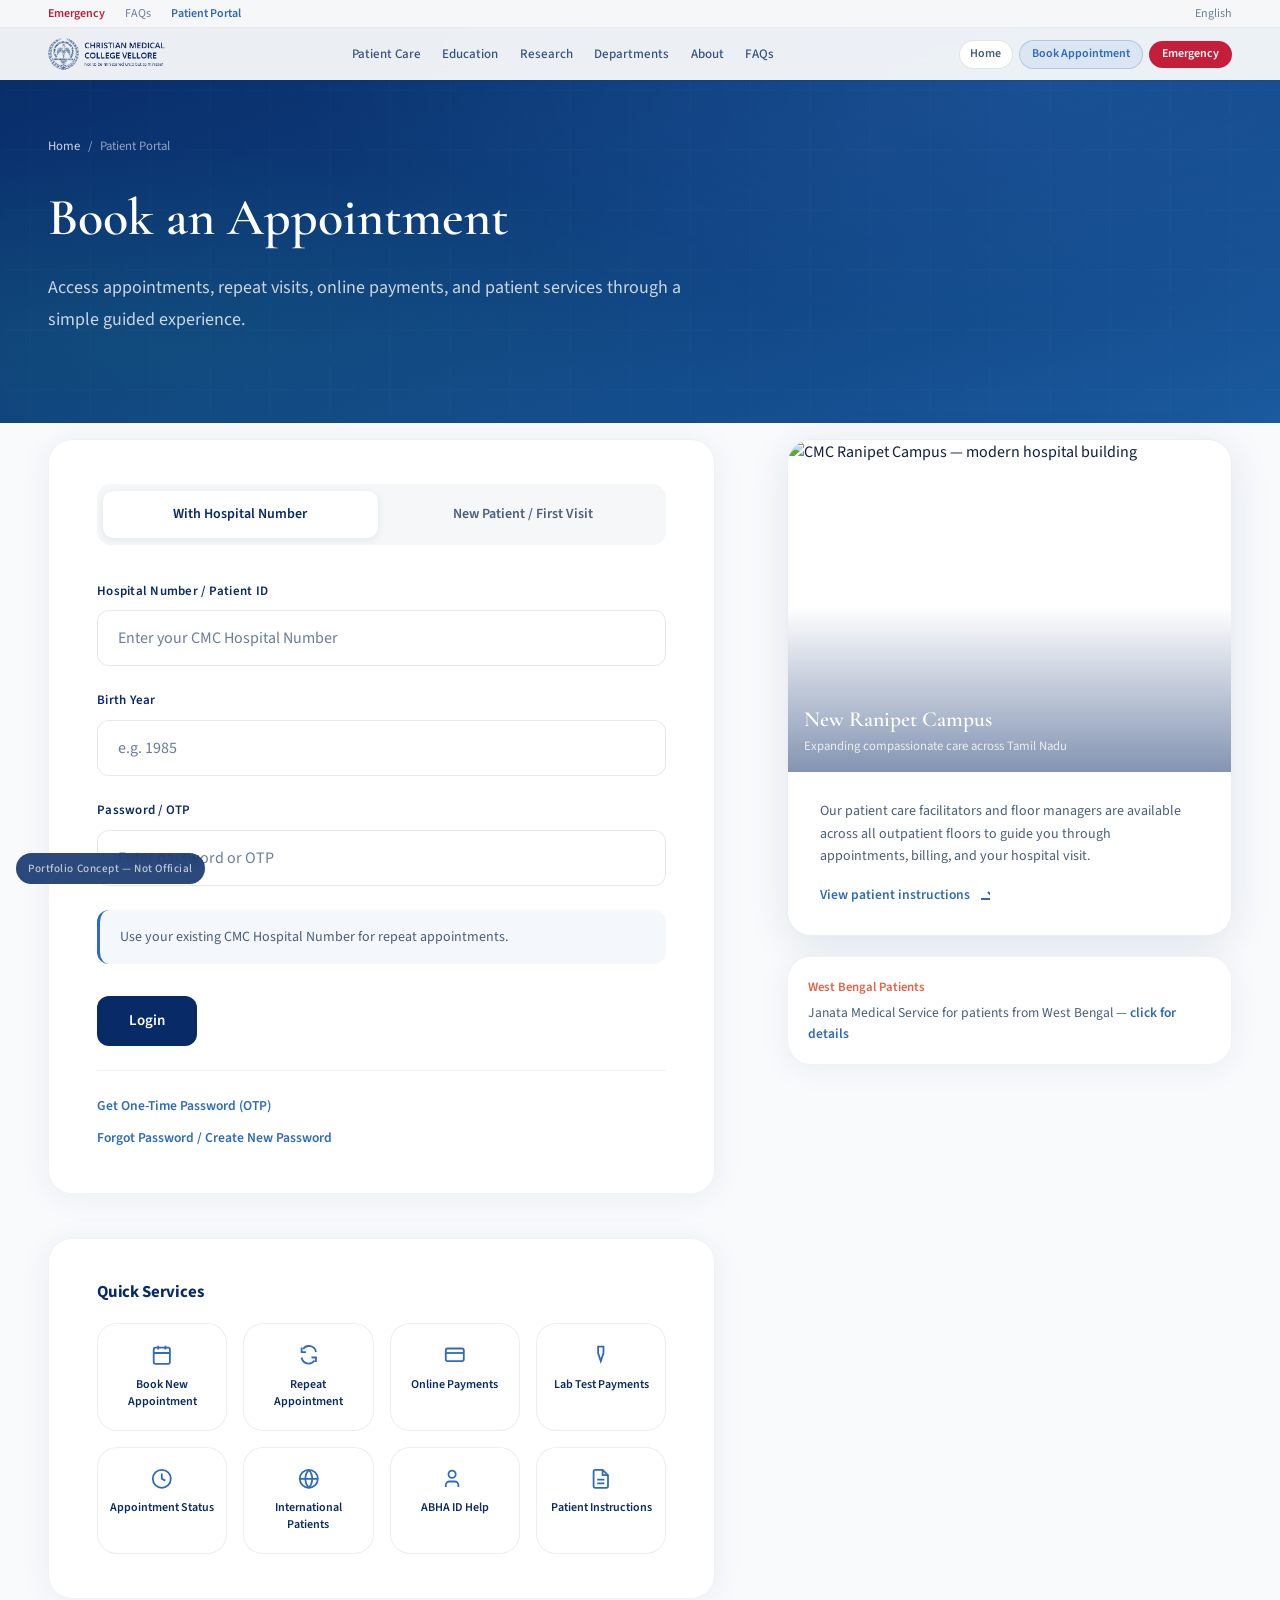
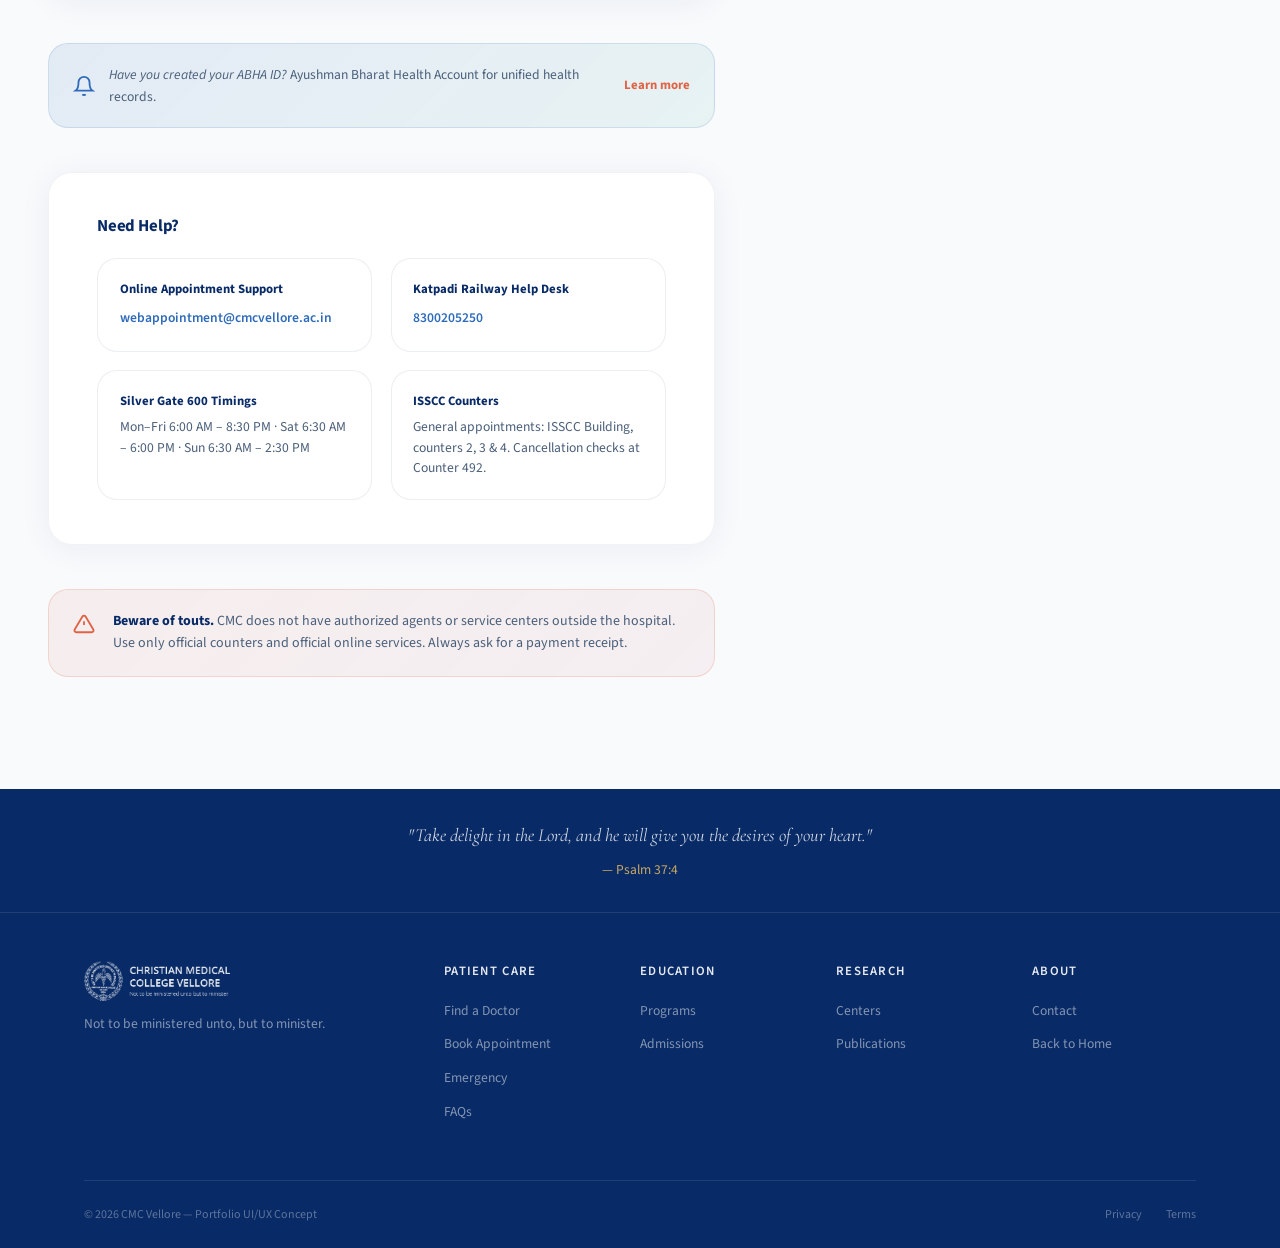
==== appointment.html @ eed33484 "Add files via upload" ====
<!DOCTYPE html>
<html lang="en">
<head>
  <meta charset="UTF-8">
  <meta name="viewport" content="width=device-width, initial-scale=1.0">
  <title>Book Appointment — CMC Vellore Portfolio Concept</title>
  <meta name="description" content="Premium patient portal concept for booking appointments at CMC Vellore — portfolio UI/UX demo.">
  <link rel="preconnect" href="https://fonts.googleapis.com">
  <link rel="preconnect" href="https://fonts.gstatic.com" crossorigin>
  <link href="https://fonts.googleapis.com/css2?family=Cormorant+Garamond:wght@500;600;700&family=Source+Sans+3:wght@400;500;600;700&display=swap" rel="stylesheet">
  <link rel="stylesheet" href="style.css">
</head>
<body class="portal-page">

  <div class="portfolio-badge">Portfolio Concept — Not Official</div>
  <div class="demo-toast" id="demoToast" role="status" aria-live="polite"></div>

  <!-- Header -->
  <header class="header header--solid header--compact" id="header">
    <div class="utility-bar">
      <div class="container container--wide">
        <div class="utility-links">
          <a href="index.html#emergency" class="emergency">Emergency</a>
          <a href="faq.html">FAQs</a>
          <a href="appointment.html" class="portal-active">Patient Portal</a>
        </div>
        <span style="color:var(--text-3);font-size:0.75rem;">English</span>
      </div>
    </div>
    <div class="nav-bar">
      <div class="container container--wide nav-bar__inner">
        <a href="index.html" class="logo logo--compact">
          <img src="assets/images/logo-2.png" alt="Christian Medical College Vellore">
        </a>
        <nav class="nav-links nav-links--center" aria-label="Main navigation">
          <a href="index.html#patient-care" class="nav-link">Patient Care</a>
          <a href="index.html#education" class="nav-link">Education</a>
          <a href="index.html#research" class="nav-link">Research</a>
          <a href="index.html#departments" class="nav-link">Departments</a>
          <a href="index.html#about" class="nav-link">About</a>
          <a href="faq.html" class="nav-link">FAQs</a>
        </nav>
        <div class="nav-actions nav-actions--compact">
          <a href="index.html" class="btn-nav btn-nav--home">Home</a>
          <a href="appointment.html" class="btn-nav btn-nav--active" aria-current="page">Book Appointment</a>
          <a href="index.html#emergency" class="btn-nav btn-nav--emergency">Emergency</a>
          <button class="menu-toggle" id="menuToggle" aria-label="Open menu" aria-expanded="false">
            <svg width="22" height="22" fill="none" stroke="currentColor" stroke-width="2"><path d="M4 6h16M4 12h16M4 18h16"/></svg>
          </button>
        </div>
      </div>
    </div>
    <nav class="mobile-menu" id="mobileMenu" aria-label="Mobile navigation">
      <a href="index.html">← Back to Home</a>
      <a href="index.html#patient-care">Patient Care</a>
      <a href="index.html#education">Education</a>
      <a href="index.html#research">Research</a>
      <a href="index.html#departments">Departments</a>
      <a href="faq.html">FAQs</a>
      <a href="appointment.html" class="active">Patient Portal</a>
    </nav>
  </header>

  <main>
    <!-- Hero -->
    <section class="portal-hero">
      <div class="container container--wide">
        <nav class="portal-hero__breadcrumb" aria-label="Breadcrumb">
          <a href="index.html">Home</a>
          <span aria-hidden="true">/</span>
          <span>Patient Portal</span>
        </nav>
        <h1>Book an Appointment</h1>
        <p>Access appointments, repeat visits, online payments, and patient services through a simple guided experience.</p>
      </div>
    </section>

    <!-- Main Portal -->
    <section class="portal-main">
      <div class="container container--wide portal-main__grid">

        <!-- Left Column -->
        <div class="portal-stack">

          <!-- Login / New Patient Card -->
          <div class="portal-card fade-up">
            <div class="portal-tabs" role="tablist" aria-label="Login type">
              <button class="portal-tab is-active" role="tab" aria-selected="true" aria-controls="panel-existing" id="tab-existing" data-tab="existing">With Hospital Number</button>
              <button class="portal-tab" role="tab" aria-selected="false" aria-controls="panel-new" id="tab-new" data-tab="new">New Patient / First Visit</button>
            </div>

            <!-- Existing Patient -->
            <div class="portal-panel is-active" id="panel-existing" role="tabpanel" aria-labelledby="tab-existing">
              <form id="loginForm" novalidate>
                <div class="form-group">
                  <label class="form-label" for="hospitalNumber">Hospital Number / Patient ID</label>
                  <input class="form-input" type="text" id="hospitalNumber" name="hospitalNumber" placeholder="Enter your CMC Hospital Number" autocomplete="username">
                </div>
                <div class="form-group">
                  <label class="form-label" for="birthYear">Birth Year</label>
                  <input class="form-input" type="text" id="birthYear" name="birthYear" placeholder="e.g. 1985" inputmode="numeric" maxlength="4">
                </div>
                <div class="form-group">
                  <label class="form-label" for="password">Password / OTP</label>
                  <input class="form-input" type="password" id="password" name="password" placeholder="Enter password or OTP" autocomplete="current-password">
                </div>
                <div class="form-helper">
                  Use your existing CMC Hospital Number for repeat appointments.
                </div>
                <div class="form-actions">
                  <button type="submit" class="btn--portal" data-demo="Demo only — appointment system not connected.">Login</button>
                </div>
                <div class="form-links">
                  <a href="#" data-demo="Demo only — OTP service not connected.">Get One-Time Password (OTP)</a>
                  <a href="#" data-demo="Demo only — password reset not connected.">Forgot Password / Create New Password</a>
                </div>
              </form>
            </div>

            <!-- New Patient -->
            <div class="portal-panel" id="panel-new" role="tabpanel" aria-labelledby="tab-new" hidden>
              <p style="font-size:0.95rem;color:var(--text-2);line-height:1.65;">
                <strong style="color:var(--navy);">First time visiting CMC?</strong><br>
                Complete pre-registration and continue your appointment process online before your visit.
              </p>
              <div class="new-patient-steps">
                <div class="new-patient-step"><span>1</span> Enter patient details online</div>
                <div class="new-patient-step"><span>2</span> Receive your confirmation number</div>
                <div class="new-patient-step"><span>3</span> Visit the appropriate counter on arrival</div>
                <div class="new-patient-step"><span>4</span> Complete appointment booking</div>
              </div>
              <button type="button" class="btn--portal-teal" data-demo="Demo only — pre-registration not connected.">Start Pre-Registration</button>
            </div>
          </div>

          <!-- Quick Services -->
          <div class="portal-card fade-up">
            <h2 class="portal-section-title">Quick Services</h2>
            <div class="service-grid">
              <button type="button" class="service-card" data-demo="Demo only — new appointment flow not connected.">
                <svg fill="none" stroke="currentColor" stroke-width="2" viewBox="0 0 24 24"><rect x="3" y="4" width="18" height="18" rx="2"/><path d="M16 2v4M8 2v4M3 10h18"/></svg>
                Book New Appointment
              </button>
              <button type="button" class="service-card" data-demo="Demo only — repeat appointment not connected.">
                <svg fill="none" stroke="currentColor" stroke-width="2" viewBox="0 0 24 24"><path d="M4 4v5h5M20 20v-5h-5"/><path d="M20 9A8 8 0 005.6 5.6M4 15a8 8 0 0014.4 3.4"/></svg>
                Repeat Appointment
              </button>
              <button type="button" class="service-card" data-demo="Demo only — payments not connected.">
                <svg fill="none" stroke="currentColor" stroke-width="2" viewBox="0 0 24 24"><rect x="2" y="5" width="20" height="14" rx="2"/><path d="M2 10h20"/></svg>
                Online Payments
              </button>
              <button type="button" class="service-card" data-demo="Demo only — lab payments not connected.">
                <svg fill="none" stroke="currentColor" stroke-width="2" viewBox="0 0 24 24"><path d="M9 3h6v7l-3 9-3-9V3z"/></svg>
                Lab Test Payments
              </button>
              <button type="button" class="service-card" data-demo="Demo only — status check not connected.">
                <svg fill="none" stroke="currentColor" stroke-width="2" viewBox="0 0 24 24"><circle cx="12" cy="12" r="10"/><path d="M12 6v6l4 2"/></svg>
                Appointment Status
              </button>
              <button type="button" class="service-card" data-demo="Demo only — international portal not connected.">
                <svg fill="none" stroke="currentColor" stroke-width="2" viewBox="0 0 24 24"><circle cx="12" cy="12" r="10"/><path d="M2 12h20M12 2a15 15 0 010 20M12 2a15 15 0 000 20"/></svg>
                International Patients
              </button>
              <button type="button" class="service-card" data-demo="Demo only — ABHA help not connected.">
                <svg fill="none" stroke="currentColor" stroke-width="2" viewBox="0 0 24 24"><path d="M16 21v-2a4 4 0 00-4-4H6a4 4 0 00-4 4v2"/><circle cx="9" cy="7" r="4"/></svg>
                ABHA ID Help
              </button>
              <button type="button" class="service-card" data-demo="View patient instructions in FAQs.">
                <svg fill="none" stroke="currentColor" stroke-width="2" viewBox="0 0 24 24"><path d="M14 2H6a2 2 0 00-2 2v16a2 2 0 002 2h12a2 2 0 002-2V8z"/><path d="M14 2v6h6M16 13H8M16 17H8"/></svg>
                Patient Instructions
              </button>
            </div>
          </div>

          <!-- ABHA Banner -->
          <div class="abha-banner fade-up">
            <svg width="22" height="22" fill="none" stroke="currentColor" stroke-width="2" viewBox="0 0 24 24"><path d="M18 8A6 6 0 006 8c0 7-3 9-3 9h18s-3-2-3-9M13.73 21a2 2 0 01-3.46 0"/></svg>
            <p><em>Have you created your ABHA ID?</em> Ayushman Bharat Health Account for unified health records.</p>
            <a href="#" data-demo="Demo only — ABHA registration not connected.">Learn more</a>
          </div>

          <!-- Help Section -->
          <div class="portal-card fade-up">
            <h2 class="portal-section-title">Need Help?</h2>
            <div class="help-grid">
              <div class="help-item">
                <strong>Online Appointment Support</strong>
                <a href="mailto:webappointment@cmcvellore.ac.in">webappointment@cmcvellore.ac.in</a>
              </div>
              <div class="help-item">
                <strong>Katpadi Railway Help Desk</strong>
                <a href="tel:8300205250">8300205250</a>
              </div>
              <div class="help-item">
                <strong>Silver Gate 600 Timings</strong>
                <p>Mon–Fri 6:00 AM – 8:30 PM · Sat 6:30 AM – 6:00 PM · Sun 6:30 AM – 2:30 PM</p>
              </div>
              <div class="help-item">
                <strong>ISSCC Counters</strong>
                <p>General appointments: ISSCC Building, counters 2, 3 &amp; 4. Cancellation checks at Counter 492.</p>
              </div>
            </div>
          </div>

          <!-- Notice -->
          <div class="notice-card fade-up">
            <svg width="22" height="22" fill="none" stroke="currentColor" stroke-width="2" viewBox="0 0 24 24"><path d="M10.29 3.86L1.82 18a2 2 0 001.71 3h16.94a2 2 0 001.71-3L13.71 3.86a2 2 0 00-3.42 0z"/><path d="M12 9v4M12 17h.01"/></svg>
            <p><strong>Beware of touts.</strong> CMC does not have authorized agents or service centers outside the hospital. Use only official counters and official online services. Always ask for a payment receipt.</p>
          </div>
        </div>

        <!-- Right Side Panel -->
        <aside class="portal-side" aria-label="Campus information">
          <div class="side-panel fade-up">
            <div class="side-panel__image">
              <img src="https://images.unsplash.com/photo-1519494026892-80bbd2d6fd0d?w=600&q=80" alt="CMC Ranipet Campus — modern hospital building" loading="lazy">
              <div class="side-panel__badge">
                <h3>New Ranipet Campus</h3>
                <p>Expanding compassionate care across Tamil Nadu</p>
              </div>
            </div>
            <div class="side-panel__body">
              <p>Our patient care facilitators and floor managers are available across all outpatient floors to guide you through appointments, billing, and your hospital visit.</p>
              <a href="faq.html" class="side-panel__link">
                View patient instructions
                <svg width="14" height="14" fill="none" stroke="currentColor" stroke-width="2"><path d="M5 12h14M12 5l7 7-7 7"/></svg>
              </a>
            </div>
          </div>

          <div class="portal-card fade-up" style="margin-top:1.25rem;padding:1.25rem;">
            <p style="font-size:0.8rem;font-weight:600;color:var(--accent);margin-bottom:0.35rem;">West Bengal Patients</p>
            <p style="font-size:0.85rem;color:var(--text-2);line-height:1.5;">Janata Medical Service for patients from West Bengal — <a href="#" data-demo="Demo only — details not connected." style="color:var(--blue);font-weight:600;">click for details</a></p>
          </div>
        </aside>

      </div>
    </section>
  </main>

  <!-- Footer -->
  <footer class="footer">
    <div class="footer__quote">
      <blockquote>"Take delight in the Lord, and he will give you the desires of your heart."</blockquote>
      <cite>— Psalm 37:4</cite>
    </div>
    <div class="container">
      <div class="footer__grid">
        <div class="footer__brand">
          <img src="assets/images/logo-2.png" alt="CMC Vellore">
          <p>Not to be ministered unto, but to minister.</p>
        </div>
        <div>
          <h4>Patient Care</h4>
          <ul>
            <li><a href="index.html#patient-care">Find a Doctor</a></li>
            <li><a href="appointment.html">Book Appointment</a></li>
            <li><a href="index.html#emergency">Emergency</a></li>
            <li><a href="faq.html">FAQs</a></li>
          </ul>
        </div>
        <div>
          <h4>Education</h4>
          <ul>
            <li><a href="index.html#education">Programs</a></li>
            <li><a href="#">Admissions</a></li>
          </ul>
        </div>
        <div>
          <h4>Research</h4>
          <ul>
            <li><a href="index.html#research">Centers</a></li>
            <li><a href="#">Publications</a></li>
          </ul>
        </div>
        <div>
          <h4>About</h4>
          <ul>
            <li><a href="index.html#about">Contact</a></li>
            <li><a href="index.html">Back to Home</a></li>
          </ul>
        </div>
      </div>
      <div class="footer__bottom">
        <span>© 2026 CMC Vellore — Portfolio UI/UX Concept</span>
        <div class="footer__bottom-links">
          <a href="#">Privacy</a>
          <a href="#">Terms</a>
        </div>
      </div>
    </div>
  </footer>

  <script src="script.js"></script>
</body>
</html>
---- style.css ----
/* ─── Design Tokens ─── */
:root {
  --navy: #082a66;
  --blue: #2e6bba;
  --soft-white: #f8fafc;
  --warm: #f5f7f8;
  --gold: #c9a962;
  --red: #c41e3a;
  --accent: #e06345;
  --text: #0f1f3d;
  --text-2: #4a5f7a;
  --text-3: #6b7f99;
  --radius: 1rem;
  --radius-lg: 1.25rem;
  --shadow: 0 4px 24px rgba(8, 42, 102, 0.08);
  --font-display: "Cormorant Garamond", Georgia, serif;
  --font-body: "Source Sans 3", system-ui, sans-serif;
  --header-h: 4.5rem;
  --ease: cubic-bezier(0.22, 1, 0.36, 1);
}

*, *::before, *::after { box-sizing: border-box; margin: 0; padding: 0; }

html { scroll-behavior: smooth; }

body {
  font-family: var(--font-body);
  color: var(--text);
  background: var(--soft-white);
  line-height: 1.6;
  -webkit-font-smoothing: antialiased;
}

img, video { display: block; max-width: 100%; }
a { color: inherit; text-decoration: none; }
button { font-family: inherit; cursor: pointer; border: none; background: none; }
ul { list-style: none; }

.container { width: 100%; max-width: 72rem; margin: 0 auto; padding: 0 1.25rem; }
.container--wide {
  max-width: 82rem;
  padding-left: 1.5rem;
  padding-right: 1.5rem;
}
@media (min-width: 768px) {
  .container--wide { padding-left: 2.5rem; padding-right: 2.5rem; }
}
@media (min-width: 1280px) {
  .container--wide { padding-left: 3rem; padding-right: 3rem; }
}

/* ─── Typography ─── */
.eyebrow {
  font-size: 0.7rem;
  font-weight: 600;
  letter-spacing: 0.25em;
  text-transform: uppercase;
  color: var(--blue);
  margin-bottom: 0.75rem;
}
.eyebrow--gold { color: var(--gold); }

h1, h2, h3, .display {
  font-family: var(--font-display);
  font-weight: 600;
  line-height: 1.15;
  color: var(--navy);
}

.section-title { font-size: clamp(1.75rem, 4vw, 2.5rem); }
.section-desc { color: var(--text-2); margin-top: 0.75rem; font-size: 1.05rem; max-width: 36rem; }

/* ─── Buttons ─── */
.btn {
  display: inline-flex;
  align-items: center;
  gap: 0.5rem;
  padding: 0.85rem 1.5rem;
  border-radius: 999px;
  font-size: 0.9rem;
  font-weight: 600;
  transition: all 0.3s var(--ease);
  white-space: nowrap;
}
.btn--primary { background: var(--blue); color: #fff; box-shadow: 0 4px 20px rgba(46, 107, 186, 0.3); }
.btn--primary:hover { background: #2563a8; transform: translateY(-1px); }
.btn--ghost { border: 1px solid rgba(255,255,255,0.3); background: rgba(255,255,255,0.1); color: #fff; backdrop-filter: blur(8px); }
.btn--ghost:hover { background: rgba(255,255,255,0.2); }
.btn--outline { border: 1px solid rgba(8,42,102,0.15); color: var(--navy); background: #fff; }
.btn--outline:hover { border-color: var(--blue); color: var(--blue); }
.btn--red { background: var(--red); color: #fff; }
.btn--red:hover { background: #a81830; }
.btn--text { color: rgba(255,255,255,0.9); padding: 0.85rem 1rem; }
.btn--text:hover { color: #fff; }

/* ─── Header ─── */
.header {
  position: fixed;
  inset: 0 0 auto;
  z-index: 100;
  transition: background 0.4s, box-shadow 0.4s;
}
.header--solid,
.header.is-scrolled {
  background: rgba(255,255,255,0.92);
  backdrop-filter: blur(16px);
  box-shadow: 0 1px 0 rgba(8,42,102,0.06);
}
.header--solid .utility-bar,
.header.is-scrolled .utility-bar {
  background: var(--warm);
  border-color: rgba(8,42,102,0.06);
}
.header--solid .utility-bar a,
.header.is-scrolled .utility-bar a { color: var(--text-3); }
.header--solid .utility-bar a:hover,
.header.is-scrolled .utility-bar a:hover { color: var(--navy); }
.header--solid .nav-link,
.header.is-scrolled .nav-link { color: rgba(8,42,102,0.8); }
.header--solid .nav-link:hover,
.header.is-scrolled .nav-link:hover { color: var(--navy); }
.header--solid .logo img,
.header.is-scrolled .logo img { mix-blend-mode: normal; }
.header--solid .btn--ghost-nav,
.header.is-scrolled .btn--ghost-nav {
  border-color: rgba(8,42,102,0.15);
  background: #fff;
  color: var(--navy);
}
.header--solid .menu-toggle,
.header.is-scrolled .menu-toggle { color: var(--navy); }

.utility-bar {
  display: none;
  border-bottom: 1px solid rgba(255,255,255,0.1);
  background: rgba(0,0,0,0.1);
  font-size: 0.75rem;
  transition: all 0.4s;
}
@media (min-width: 1024px) { .utility-bar { display: block; } }

.utility-bar .container {
  display: flex;
  justify-content: space-between;
  align-items: center;
  padding-top: 0.35rem;
  padding-bottom: 0.35rem;
}
.utility-links { display: flex; gap: 1.25rem; }
.utility-links a { color: rgba(255,255,255,0.7); transition: color 0.2s; }
.utility-links a:hover { color: #fff; }
.utility-links a.emergency { color: var(--red); font-weight: 600; }

.nav-bar .container {
  display: flex;
  align-items: center;
  justify-content: space-between;
  height: var(--header-h);
  gap: 1rem;
}
.header--compact .nav-bar .container,
.header--compact .nav-bar__inner {
  height: 3.25rem;
  min-height: 3.25rem;
}

.logo img {
  height: 2.5rem;
  width: auto;
  mix-blend-mode: screen;
  transition: transform 0.3s;
}
.logo:hover img { transform: scale(1.02); }

.nav-links {
  display: none;
  align-items: center;
  gap: 0.15rem;
}
@media (min-width: 1200px) { .nav-links { display: flex; } }

.nav-link {
  padding: 0.5rem 0.85rem;
  font-size: 0.875rem;
  font-weight: 500;
  color: rgba(255,255,255,0.9);
  border-radius: 0.5rem;
  transition: color 0.2s, background 0.2s;
}
.nav-link:hover { color: #fff; }
.nav-link.active { background: rgba(46,107,186,0.12); color: var(--blue); }

.nav-links--center { flex: 1; justify-content: center; }

.nav-actions { display: flex; align-items: center; gap: 0.5rem; }
.nav-actions--compact { gap: 0.4rem; flex-shrink: 0; }

/* Compact portal header buttons */
.btn-nav {
  display: none;
  align-items: center;
  justify-content: center;
  padding: 0.4rem 0.75rem;
  border-radius: 999px;
  font-size: 0.75rem;
  font-weight: 600;
  white-space: nowrap;
  transition: all 0.2s var(--ease);
  line-height: 1.2;
}
@media (min-width: 640px) { .btn-nav { display: inline-flex; } }

.btn-nav--home {
  border: 1px solid rgba(8, 42, 102, 0.12);
  background: #fff;
  color: var(--text-2);
  padding: 0.4rem 0.65rem;
}
.btn-nav--home:hover { border-color: rgba(8, 42, 102, 0.25); color: var(--navy); }

.btn-nav--active {
  border: 1px solid rgba(46, 107, 186, 0.25);
  background: rgba(46, 107, 186, 0.08);
  color: var(--blue);
}
.btn-nav--active:hover { background: rgba(46, 107, 186, 0.14); }

.btn-nav--emergency {
  background: var(--red);
  color: #fff;
  padding: 0.4rem 0.8rem;
}
.btn-nav--emergency:hover { background: #a81830; }

/* Compact header variant */
.header--compact .logo--compact img { height: 2rem; }
.header--compact .nav-link {
  padding: 0.35rem 0.6rem;
  font-size: 0.8125rem;
  white-space: nowrap;
}
.header--compact .nav-links { gap: 0.05rem; }
.header--compact .utility-bar .container {
  padding-top: 0.25rem;
  padding-bottom: 0.25rem;
}
.header--compact .nav-bar .container {
  display: flex;
  align-items: center;
  justify-content: space-between;
  gap: 1.5rem;
}
@media (min-width: 1200px) {
  .header--compact .nav-bar__inner {
    display: grid;
    grid-template-columns: minmax(0, auto) 1fr minmax(0, auto);
    align-items: center;
    gap: 2rem;
  }
  .header--compact .nav-links--center {
    display: flex;
    justify-content: center;
    gap: 0.15rem;
  }
}
.btn--ghost-nav {
  display: none;
  border: 1px solid rgba(255,255,255,0.3);
  background: rgba(255,255,255,0.1);
  color: #fff;
  backdrop-filter: blur(8px);
  padding: 0.65rem 1.25rem;
  border-radius: 999px;
  font-size: 0.875rem;
  font-weight: 600;
}
@media (min-width: 640px) { .btn--ghost-nav { display: inline-flex; } }

.menu-toggle { display: flex; color: #fff; padding: 0.5rem; }
@media (min-width: 1200px) { .menu-toggle { display: none; } }

.mobile-menu {
  display: none;
  background: #fff;
  border-bottom: 1px solid rgba(8,42,102,0.08);
  padding: 1rem 1.25rem 1.5rem;
}
.mobile-menu.is-open { display: block; }
.mobile-menu a {
  display: block;
  padding: 0.85rem 0;
  border-bottom: 1px solid rgba(8,42,102,0.06);
  font-weight: 500;
  color: var(--navy);
}
.mobile-menu a.active { color: var(--blue); }

/* ─── Hero ─── */
.hero {
  position: relative;
  min-height: 100vh;
  display: flex;
  flex-direction: column;
  justify-content: center;
  overflow: hidden;
}
.hero__video-wrap {
  position: absolute;
  inset: 0;
}
.hero__video-wrap video {
  width: 100%;
  height: 100%;
  object-fit: cover;
  object-position: center 35%;
}
.hero__overlay {
  position: absolute;
  inset: 0;
  background: linear-gradient(to right, rgba(8,42,102,0.85), rgba(8,42,102,0.55) 50%, rgba(8,42,102,0.25));
}
.hero__glow {
  position: absolute;
  inset: 0;
  background: linear-gradient(135deg, rgba(255,248,240,0.1), transparent 50%, rgba(46,107,186,0.08));
}
.hero__fade {
  position: absolute;
  bottom: 0; left: 0; right: 0;
  height: 12rem;
  background: linear-gradient(to top, rgba(8,42,102,0.6), transparent);
}

.hero__content {
  position: relative;
  z-index: 2;
  padding: 8rem 0 14rem;
}
.hero h1 {
  font-size: clamp(2.25rem, 5.5vw, 3.75rem);
  color: #fff;
  max-width: 38rem;
}
.hero__subtitle {
  margin-top: 1.25rem;
  font-size: clamp(1rem, 2vw, 1.125rem);
  color: rgba(255,255,255,0.8);
  max-width: 32rem;
  line-height: 1.7;
}
.hero__ctas {
  display: flex;
  flex-wrap: wrap;
  gap: 0.75rem;
  margin-top: 2rem;
}
.hero__stats {
  display: grid;
  grid-template-columns: repeat(2, 1fr);
  gap: 1.5rem;
  margin-top: 3rem;
  padding-top: 2rem;
  border-top: 1px solid rgba(255,255,255,0.15);
  max-width: 36rem;
}
@media (min-width: 640px) { .hero__stats { grid-template-columns: repeat(4, 1fr); } }
.hero__stats strong {
  display: block;
  font-family: var(--font-display);
  font-size: 1.75rem;
  color: #fff;
  font-weight: 600;
}
.hero__stats span { font-size: 0.8rem; color: rgba(255,255,255,0.6); }

.hero__actions {
  position: absolute;
  bottom: 0; left: 0; right: 0;
  z-index: 3;
  padding-bottom: 2rem;
}
.hero__action-grid {
  display: grid;
  grid-template-columns: repeat(2, 1fr);
  gap: 0.65rem;
}
@media (min-width: 640px) { .hero__action-grid { grid-template-columns: repeat(3, 1fr); } }
@media (min-width: 1024px) { .hero__action-grid { grid-template-columns: repeat(6, 1fr); } }

.action-card {
  display: flex;
  flex-direction: column;
  align-items: center;
  gap: 0.5rem;
  padding: 1rem 0.5rem;
  border-radius: var(--radius-lg);
  border: 1px solid rgba(255,255,255,0.2);
  background: rgba(255,255,255,0.9);
  backdrop-filter: blur(12px);
  text-align: center;
  font-size: 0.8rem;
  font-weight: 600;
  color: var(--navy);
  transition: transform 0.3s var(--ease), box-shadow 0.3s;
}
.action-card:hover { transform: translateY(-3px); box-shadow: var(--shadow); }
.action-card--red {
  background: rgba(196,30,58,0.92);
  border-color: rgba(196,30,58,0.3);
  color: #fff;
}
.action-card svg { width: 1.25rem; height: 1.25rem; color: var(--blue); }
.action-card--red svg { color: #fff; }

.scroll-hint {
  position: absolute;
  bottom: 0.5rem;
  left: 50%;
  transform: translateX(-50%);
  z-index: 2;
  color: rgba(255,255,255,0.4);
  animation: bounce 2s infinite;
  display: none;
}
@media (min-width: 1024px) { .scroll-hint { display: block; } }
@keyframes bounce {
  0%, 100% { transform: translateX(-50%) translateY(0); }
  50% { transform: translateX(-50%) translateY(6px); }
}

/* ─── Sections ─── */
.section { padding: 5rem 0; }
.section--warm { background: var(--warm); }
.section--white { background: #fff; }

.section-header {
  margin-bottom: 3rem;
}
.section-header--row {
  display: flex;
  flex-wrap: wrap;
  justify-content: space-between;
  align-items: flex-end;
  gap: 1rem;
}
.link-arrow { font-size: 0.875rem; font-weight: 600; color: var(--blue); }
.link-arrow:hover { color: var(--navy); }

/* Cards grid */
.card-grid {
  display: grid;
  gap: 1rem;
}
@media (min-width: 640px) { .card-grid--2 { grid-template-columns: repeat(2, 1fr); } }
@media (min-width: 640px) { .card-grid--3 { grid-template-columns: repeat(2, 1fr); } }
@media (min-width: 1024px) { .card-grid--3 { grid-template-columns: repeat(3, 1fr); } }

.info-card {
  padding: 1.5rem;
  border-radius: var(--radius-lg);
  border: 1px solid rgba(8,42,102,0.08);
  background: #fff;
  transition: transform 0.3s var(--ease), box-shadow 0.3s;
}
.info-card:hover { transform: translateY(-4px); box-shadow: var(--shadow); }
.info-card__icon {
  width: 3rem; height: 3rem;
  display: flex; align-items: center; justify-content: center;
  border-radius: 0.75rem;
  background: rgba(46,107,186,0.1);
  color: var(--blue);
  margin-bottom: 1.25rem;
  transition: background 0.3s, color 0.3s;
}
.info-card:hover .info-card__icon { background: var(--blue); color: #fff; }
.info-card h3 { font-size: 1.2rem; margin-bottom: 0.5rem; }
.info-card p { font-size: 0.9rem; color: var(--text-2); }

/* Split layout */
.split { display: grid; gap: 3rem; align-items: center; }
@media (min-width: 1024px) { .split { grid-template-columns: 1fr 1fr; gap: 4rem; } }

.stat-grid { display: grid; gap: 1rem; grid-template-columns: repeat(2, 1fr); }
.stat-card {
  padding: 1.5rem;
  border-radius: var(--radius-lg);
  border: 1px solid rgba(8,42,102,0.08);
  background: #fff;
  transition: transform 0.3s;
}
.stat-card:hover { transform: translateY(-3px); }
.stat-card strong {
  display: block;
  font-family: var(--font-display);
  font-size: 2rem;
  color: var(--navy);
}
.stat-card em {
  display: block;
  font-style: normal;
  font-size: 0.85rem;
  font-weight: 600;
  color: var(--blue);
  margin-top: 0.25rem;
}
.stat-card span { font-size: 0.85rem; color: var(--text-3); margin-top: 0.35rem; display: block; }

/* Journey */
.journey { display: flex; gap: 0; overflow-x: auto; padding-bottom: 1rem; }
@media (min-width: 1024px) {
  .journey { overflow: visible; justify-content: space-between; position: relative; }
  .journey::before {
    content: "";
    position: absolute;
    top: 2rem; left: 5%; right: 5%;
    height: 1px;
    background: linear-gradient(to right, transparent, rgba(46,107,186,0.3), transparent);
  }
}
.journey__step {
  flex: 0 0 11rem;
  text-align: center;
  padding: 0 0.5rem;
}
@media (min-width: 1024px) { .journey__step { flex: 1; } }
.journey__num {
  width: 4rem; height: 4rem;
  margin: 0 auto 1rem;
  display: flex; align-items: center; justify-content: center;
  border-radius: 50%;
  border: 2px solid rgba(46,107,186,0.2);
  background: #fff;
  font-family: var(--font-display);
  font-size: 1.1rem;
  font-weight: 600;
  color: var(--blue);
  position: relative;
  z-index: 1;
}
.journey__step h3 { font-size: 1rem; margin-bottom: 0.35rem; }
.journey__step p { font-size: 0.8rem; color: var(--text-2); }

/* Department cards */
.dept-card {
  position: relative;
  border-radius: var(--radius-lg);
  overflow: hidden;
  aspect-ratio: 4/3;
  background: var(--navy);
}
.dept-card img {
  width: 100%; height: 100%;
  object-fit: cover;
  transition: transform 0.6s var(--ease);
}
.dept-card:hover img { transform: scale(1.05); }
.dept-card__overlay {
  position: absolute;
  inset: 0;
  background: linear-gradient(to top, rgba(8,42,102,0.85), rgba(8,42,102,0.2) 60%, transparent);
}
.dept-card__content {
  position: absolute;
  bottom: 0; left: 0; right: 0;
  padding: 1.5rem;
  color: #fff;
}
.dept-card h3 { font-size: 1.25rem; color: #fff; }
.dept-card p {
  font-size: 0.85rem;
  color: rgba(255,255,255,0.75);
  margin-top: 0.35rem;
  opacity: 0;
  transform: translateY(4px);
  transition: opacity 0.3s, transform 0.3s;
}
.dept-card:hover p { opacity: 1; transform: translateY(0); }

/* Education / Research panels */
.panel {
  border-radius: 1.5rem;
  padding: 2rem;
  border: 1px solid rgba(8,42,102,0.08);
}
.panel--navy {
  background: linear-gradient(135deg, var(--navy), #0a3478);
  color: #fff;
  border: none;
}
.panel--navy h3 { color: #fff; }
.panel--navy p { color: rgba(255,255,255,0.7); }
.panel__icon {
  width: 3rem; height: 3rem;
  display: flex; align-items: center; justify-content: center;
  border-radius: 0.75rem;
  margin-bottom: 1.25rem;
}
.panel--navy .panel__icon { background: rgba(255,255,255,0.1); color: var(--gold); }
.panel--white .panel__icon { background: rgba(46,107,186,0.1); color: var(--blue); }
.panel h3 { font-size: 1.5rem; margin-bottom: 0.75rem; }
.panel ul { margin-top: 1.5rem; }
.panel li {
  display: flex; align-items: center; gap: 0.65rem;
  padding: 0.4rem 0;
  font-size: 0.9rem;
}
.panel--navy li::before { content: ""; width: 6px; height: 6px; border-radius: 50%; background: var(--gold); flex-shrink: 0; }
.panel--white li::before { content: ""; width: 6px; height: 6px; border-radius: 50%; background: var(--blue); flex-shrink: 0; }
.panel__link { display: inline-flex; align-items: center; gap: 0.35rem; margin-top: 1.5rem; font-size: 0.875rem; font-weight: 600; }
.panel--navy .panel__link { color: var(--gold); }
.panel--white .panel__link { color: var(--blue); }

/* FAQ teaser */
.faq-teaser {
  text-align: center;
  padding: 3rem 2rem;
  border-radius: 1.5rem;
  background: linear-gradient(135deg, rgba(46,107,186,0.08), rgba(8,42,102,0.04));
  border: 1px solid rgba(46,107,186,0.15);
}

/* ─── Footer ─── */
.footer { background: var(--navy); color: #fff; }
.footer__quote {
  text-align: center;
  padding: 2rem 1.25rem;
  border-bottom: 1px solid rgba(255,255,255,0.1);
}
.footer__quote blockquote {
  font-family: var(--font-display);
  font-size: 1.15rem;
  font-style: italic;
  color: rgba(255,255,255,0.8);
  max-width: 36rem;
  margin: 0 auto;
}
.footer__quote cite { display: block; margin-top: 0.5rem; font-size: 0.85rem; font-style: normal; color: var(--gold); }

.footer__grid {
  display: grid;
  gap: 2rem;
  padding: 3rem 0;
}
@media (min-width: 768px) { .footer__grid { grid-template-columns: repeat(3, 1fr); } }
@media (min-width: 1024px) { .footer__grid { grid-template-columns: 2fr repeat(4, 1fr); } }

.footer__brand img { height: 2.5rem; filter: brightness(0) invert(1); mix-blend-mode: screen; opacity: 0.9; }
.footer__brand p { margin-top: 0.75rem; font-size: 0.85rem; color: rgba(255,255,255,0.5); }
.footer h4 { font-size: 0.8rem; text-transform: uppercase; letter-spacing: 0.1em; margin-bottom: 1rem; color: rgba(255,255,255,0.9); font-family: var(--font-body); font-weight: 600; }
.footer ul li { margin-bottom: 0.5rem; }
.footer ul a { font-size: 0.85rem; color: rgba(255,255,255,0.5); transition: color 0.2s; }
.footer ul a:hover { color: #fff; }

.footer__bottom {
  border-top: 1px solid rgba(255,255,255,0.1);
  padding: 1.5rem 0;
  display: flex;
  flex-wrap: wrap;
  justify-content: space-between;
  gap: 1rem;
  font-size: 0.75rem;
  color: rgba(255,255,255,0.35);
}
.footer__bottom-links { display: flex; gap: 1.5rem; }
.footer__bottom-links a:hover { color: rgba(255,255,255,0.7); }

/* ─── FAQ Page ─── */
.page-hero {
  padding: 8rem 0 3rem;
  background: linear-gradient(to bottom, var(--soft-white), #fff, var(--warm));
  position: relative;
}
.page-hero::before {
  content: "";
  position: absolute;
  inset: 0;
  background: radial-gradient(ellipse at top right, rgba(46,107,186,0.08), transparent 60%);
  pointer-events: none;
}
.page-hero h1 { font-size: clamp(2rem, 5vw, 3rem); }
.page-hero p { color: var(--text-2); margin-top: 1rem; font-size: 1.05rem; max-width: 36rem; }

.search-box {
  position: relative;
  margin-top: 2rem;
  max-width: 36rem;
}
.search-box svg {
  position: absolute;
  left: 1rem; top: 50%;
  transform: translateY(-50%);
  width: 1.25rem; height: 1.25rem;
  color: var(--text-3);
}
.search-box input {
  width: 100%;
  padding: 1rem 1rem 1rem 3rem;
  border: 1px solid rgba(8,42,102,0.1);
  border-radius: var(--radius-lg);
  font-size: 1rem;
  font-family: inherit;
  outline: none;
  transition: border-color 0.2s, box-shadow 0.2s;
}
.search-box input:focus {
  border-color: var(--blue);
  box-shadow: 0 0 0 3px rgba(46,107,186,0.15);
}

.pills {
  display: flex;
  gap: 0.5rem;
  overflow-x: auto;
  padding: 1.25rem 0 0.5rem;
  margin-top: 0.5rem;
}
.pill {
  flex-shrink: 0;
  padding: 0.5rem 1rem;
  border-radius: 999px;
  font-size: 0.8rem;
  font-weight: 500;
  border: 1px solid rgba(8,42,102,0.1);
  background: #fff;
  color: var(--navy);
  transition: all 0.2s;
}
.pill:hover, .pill.active { background: var(--navy); color: #fff; border-color: var(--navy); }

.faq-layout {
  display: grid;
  gap: 2.5rem;
  padding: 3rem 0 5rem;
}
@media (min-width: 1024px) {
  .faq-layout { grid-template-columns: 15rem 1fr; gap: 3.5rem; }
}

.faq-sidebar { display: none; }
@media (min-width: 1024px) {
  .faq-sidebar {
    display: block;
    position: sticky;
    top: 6rem;
    align-self: start;
  }
}
.faq-sidebar h3 {
  font-size: 0.7rem;
  text-transform: uppercase;
  letter-spacing: 0.15em;
  color: var(--text-3);
  margin-bottom: 0.75rem;
  font-family: var(--font-body);
  font-weight: 600;
}
.faq-sidebar button {
  display: block;
  width: 100%;
  text-align: left;
  padding: 0.6rem 1rem;
  border-radius: 0.75rem;
  font-size: 0.875rem;
  font-weight: 500;
  color: var(--text-2);
  transition: background 0.2s, color 0.2s;
}
.faq-sidebar button:hover { background: var(--warm); color: var(--navy); }
.faq-sidebar button.active { background: rgba(46,107,186,0.1); color: var(--blue); }

.faq-group { margin-bottom: 2.5rem; scroll-margin-top: 7rem; }
.faq-group h2 { font-size: 1.5rem; margin-bottom: 1rem; }

.accordion-item {
  border: 1px solid rgba(8,42,102,0.08);
  border-radius: var(--radius-lg);
  background: #fff;
  margin-bottom: 0.65rem;
  overflow: hidden;
  transition: box-shadow 0.3s;
}
.accordion-item:hover { box-shadow: var(--shadow); }
.accordion-item.is-open { box-shadow: var(--shadow); }

.accordion-trigger {
  width: 100%;
  display: flex;
  justify-content: space-between;
  align-items: flex-start;
  gap: 1rem;
  padding: 1.15rem 1.25rem;
  text-align: left;
  font-size: 0.95rem;
  font-weight: 600;
  color: var(--navy);
  transition: background 0.2s;
}
.accordion-trigger:hover { background: var(--soft-white); }
.accordion-trigger svg {
  flex-shrink: 0;
  width: 1.25rem; height: 1.25rem;
  color: var(--blue);
  transition: transform 0.3s var(--ease);
}
.accordion-item.is-open .accordion-trigger svg { transform: rotate(180deg); }

.accordion-panel {
  max-height: 0;
  overflow: hidden;
  transition: max-height 0.35s var(--ease);
}
.accordion-item.is-open .accordion-panel { max-height: 20rem; }
.accordion-panel__inner {
  padding: 0 1.25rem 1.15rem;
  font-size: 0.9rem;
  color: var(--text-2);
  line-height: 1.7;
  border-top: 1px solid rgba(8,42,102,0.05);
  padding-top: 1rem;
}

mark { background: rgba(46,107,186,0.15); color: var(--navy); border-radius: 2px; padding: 0 2px; }

.help-card {
  margin-top: 2rem;
  padding: 2rem;
  border-radius: 1.5rem;
  background: linear-gradient(135deg, var(--navy), #0a3478);
  color: #fff;
}
.help-card h2 { color: #fff; font-size: 1.5rem; margin-bottom: 0.5rem; }
.help-card p { color: rgba(255,255,255,0.7); font-size: 0.9rem; }
.help-card__grid {
  display: grid;
  gap: 0.75rem;
  margin-top: 1.5rem;
}
@media (min-width: 640px) { .help-card__grid { grid-template-columns: repeat(2, 1fr); } }
.help-card__item {
  padding: 1rem;
  border-radius: var(--radius-lg);
  border: 1px solid rgba(255,255,255,0.1);
  background: rgba(255,255,255,0.05);
  font-size: 0.85rem;
}
.help-card__item strong { display: block; margin-bottom: 0.25rem; }

.back-top {
  position: fixed;
  bottom: 1.5rem; right: 1.5rem;
  width: 3rem; height: 3rem;
  border-radius: 50%;
  background: var(--navy);
  color: #fff;
  display: flex; align-items: center; justify-content: center;
  box-shadow: 0 4px 16px rgba(8,42,102,0.3);
  opacity: 0;
  pointer-events: none;
  transition: opacity 0.3s, background 0.2s;
  z-index: 50;
}
.back-top.is-visible { opacity: 1; pointer-events: auto; }
.back-top:hover { background: var(--blue); }

/* ─── Animations ─── */
.fade-up {
  opacity: 0;
  transform: translateY(24px);
  transition: opacity 0.7s var(--ease), transform 0.7s var(--ease);
}
.fade-up.is-visible { opacity: 1; transform: translateY(0); }

/* ─── News & Events ─── */
.news-events {
  background: var(--warm);
}
.news-events__grid {
  display: grid;
  gap: 2.5rem;
}
@media (min-width: 900px) {
  .news-events__grid { grid-template-columns: 1fr 1fr; gap: 3rem; }
}

.news-events__col {
  background: #fff;
  border-radius: 1.25rem;
  border: 1px solid rgba(8, 42, 102, 0.06);
  padding: 2rem 1.75rem;
  box-shadow: 0 2px 16px rgba(8, 42, 102, 0.04);
  transition: box-shadow 0.3s var(--ease);
}
.news-events__col:hover {
  box-shadow: 0 8px 32px rgba(8, 42, 102, 0.08);
}

.news-events__heading {
  font-family: var(--font-body);
  font-size: clamp(1.35rem, 3vw, 1.65rem);
  font-weight: 700;
  color: var(--navy);
  margin-bottom: 1.75rem;
  letter-spacing: -0.01em;
}
.news-events__heading span {
  color: var(--accent);
}

.news-events__list {
  display: flex;
  flex-direction: column;
}

.news-events__item {
  display: flex;
  gap: 1rem;
  padding: 1.25rem 0;
  border-bottom: 1px solid rgba(8, 42, 102, 0.08);
  transition: background 0.2s;
}
.news-events__item:first-child { padding-top: 0; }
.news-events__item:last-child { border-bottom: none; padding-bottom: 0; }
.news-events__item:hover {
  background: linear-gradient(to right, rgba(46, 107, 186, 0.03), transparent);
  margin: 0 -0.75rem;
  padding-left: 0.75rem;
  padding-right: 0.75rem;
  border-radius: 0.5rem;
}

.news-events__icon {
  flex-shrink: 0;
  width: 2.25rem;
  height: 2.25rem;
  display: flex;
  align-items: center;
  justify-content: center;
  border-radius: 0.5rem;
  background: rgba(46, 107, 186, 0.1);
  color: var(--blue);
  margin-top: 0.15rem;
}

.news-events__body { flex: 1; min-width: 0; }

.news-events__date {
  font-size: 0.8rem;
  color: var(--text-3);
  margin-bottom: 0.35rem;
}

.news-events__title {
  font-size: 0.95rem;
  font-weight: 600;
  color: var(--navy);
  line-height: 1.45;
  margin-bottom: 0.5rem;
}

.news-events__read {
  font-size: 0.8rem;
  font-weight: 600;
  color: var(--blue);
  transition: color 0.2s;
}
.news-events__read:hover {
  color: var(--navy);
  text-decoration: underline;
}

.news-events__footer {
  margin-top: 1.75rem;
  padding-top: 0.25rem;
}

.btn--read-all {
  display: inline-flex;
  align-items: center;
  justify-content: center;
  padding: 0.75rem 2rem;
  border-radius: 0.5rem;
  font-size: 0.875rem;
  font-weight: 600;
  color: #fff;
  transition: transform 0.2s var(--ease), box-shadow 0.2s, background 0.2s;
}
.btn--read-all:hover {
  transform: translateY(-1px);
  box-shadow: 0 4px 16px rgba(8, 42, 102, 0.2);
}
.btn--read-all--navy { background: var(--navy); }
.btn--read-all--navy:hover { background: #0a3478; }
.btn--read-all--accent { background: var(--accent); }
.btn--read-all--accent:hover { background: #c95538; }

/* What's New FAB */
.whats-new-fab {
  position: fixed;
  right: 1.25rem;
  top: 50%;
  transform: translateY(-50%);
  z-index: 40;
  display: none;
  flex-direction: column;
  align-items: center;
  gap: 0.35rem;
  width: 4.5rem;
  padding: 0.85rem 0.5rem;
  border-radius: 999px;
  background: #fff;
  border: 1px solid rgba(8, 42, 102, 0.08);
  box-shadow: 0 4px 24px rgba(8, 42, 102, 0.12);
  font-size: 0.65rem;
  font-weight: 600;
  color: var(--navy);
  text-align: center;
  line-height: 1.2;
  transition: transform 0.3s var(--ease), box-shadow 0.3s;
}
@media (min-width: 1024px) { .whats-new-fab { display: flex; } }
.whats-new-fab:hover {
  transform: translateY(-50%) scale(1.04);
  box-shadow: 0 8px 32px rgba(8, 42, 102, 0.16);
}
.whats-new-fab__dot {
  position: absolute;
  top: 0.5rem;
  left: 0.85rem;
  width: 0.55rem;
  height: 0.55rem;
  border-radius: 50%;
  background: #22c55e;
  border: 2px solid #fff;
}
.whats-new-fab svg { color: var(--red); }

/* ─── Appointment Portal ─── */
.portal-page { background: var(--soft-white); }

.portal-hero {
  padding: 6.5rem 0 3.5rem;
  background: linear-gradient(160deg, var(--navy) 0%, #0d3d7a 45%, #1a5a9e 100%);
  position: relative;
  overflow: hidden;
}
@media (min-width: 768px) {
  .portal-hero { padding: 7.5rem 0 4.5rem; }
}
@media (min-width: 1024px) {
  .portal-hero { padding: 8.5rem 0 5.5rem; }
}
.portal-hero::before {
  content: "";
  position: absolute;
  inset: 0;
  background:
    radial-gradient(ellipse at 80% 20%, rgba(46, 107, 186, 0.35), transparent 50%),
    radial-gradient(ellipse at 10% 80%, rgba(42, 157, 143, 0.15), transparent 40%);
  pointer-events: none;
}
.portal-hero::after {
  content: "";
  position: absolute;
  inset: 0;
  opacity: 0.04;
  background-image: url("data:image/svg+xml,%3Csvg width='60' height='60' viewBox='0 0 60 60' xmlns='http://www.w3.org/2000/svg'%3E%3Cpath d='M30 5v50M5 30h50' stroke='%23fff' stroke-width='0.5' fill='none'/%3E%3C/svg%3E");
  pointer-events: none;
}
.portal-hero .container { position: relative; z-index: 1; }
.portal-hero h1 {
  font-size: clamp(2.25rem, 4.5vw, 3.25rem);
  color: #fff;
  max-width: 32rem;
  margin-top: 0.5rem;
}
.portal-hero p {
  margin-top: 1.25rem;
  color: rgba(255, 255, 255, 0.78);
  font-size: 1.05rem;
  max-width: 40rem;
  line-height: 1.75;
}
@media (min-width: 768px) {
  .portal-hero p { font-size: 1.125rem; margin-top: 1.5rem; }
}
.portal-hero__breadcrumb {
  display: flex;
  align-items: center;
  gap: 0.5rem;
  margin-bottom: 1.75rem;
  font-size: 0.8rem;
  color: rgba(255, 255, 255, 0.55);
}
@media (min-width: 768px) {
  .portal-hero__breadcrumb { margin-bottom: 2rem; }
}
.portal-hero__breadcrumb a {
  color: rgba(255, 255, 255, 0.8);
  transition: color 0.2s;
}
.portal-hero__breadcrumb a:hover { color: #fff; }

.portal-main {
  padding: 3rem 0 5rem;
  margin-top: -2rem;
  position: relative;
  z-index: 2;
}
@media (min-width: 768px) {
  .portal-main { padding: 3.5rem 0 6rem; margin-top: -2.5rem; }
}
@media (min-width: 1024px) {
  .portal-main { padding: 4rem 0 7rem; margin-top: -3rem; }
}

.portal-main__grid {
  display: grid;
  gap: 2.5rem;
  align-items: start;
}
@media (min-width: 1024px) {
  .portal-main__grid {
    grid-template-columns: 1.5fr 1fr;
    gap: 3.5rem;
  }
}
@media (min-width: 1280px) {
  .portal-main__grid { gap: 4.5rem; }
}

.portal-card {
  background: rgba(255, 255, 255, 0.98);
  backdrop-filter: blur(12px);
  border: 1px solid rgba(8, 42, 102, 0.06);
  border-radius: 1.5rem;
  box-shadow: 0 4px 32px rgba(8, 42, 102, 0.06);
  padding: 2rem;
}
@media (min-width: 640px) { .portal-card { padding: 2.5rem 2.75rem; } }
@media (min-width: 1024px) { .portal-card { padding: 2.75rem 3rem; } }

.portal-tabs {
  display: flex;
  gap: 0.5rem;
  padding: 0.4rem;
  background: var(--warm);
  border-radius: 0.85rem;
  margin-bottom: 2.25rem;
}
.portal-tab {
  flex: 1;
  padding: 0.85rem 1.15rem;
  border-radius: 0.65rem;
  font-size: 0.8rem;
  font-weight: 600;
  color: var(--text-2);
  text-align: center;
  transition: all 0.25s var(--ease);
  line-height: 1.35;
}
@media (min-width: 480px) { .portal-tab { font-size: 0.875rem; padding: 0.9rem 1.25rem; } }
.portal-tab:hover { color: var(--navy); }
.portal-tab.is-active {
  background: #fff;
  color: var(--navy);
  box-shadow: 0 2px 8px rgba(8, 42, 102, 0.08);
}

.portal-panel { display: none; }
.portal-panel.is-active { display: block; }

.form-group { margin-bottom: 1.5rem; }
.form-label {
  display: block;
  font-size: 0.8125rem;
  font-weight: 600;
  color: var(--navy);
  margin-bottom: 0.55rem;
  letter-spacing: 0.02em;
}
.form-input {
  width: 100%;
  padding: 0.95rem 1.15rem;
  border: 1px solid rgba(8, 42, 102, 0.1);
  border-radius: 0.75rem;
  font-size: 1rem;
  font-family: inherit;
  color: var(--text);
  background: #fff;
  transition: border-color 0.2s, box-shadow 0.2s;
}
@media (min-width: 768px) {
  .form-input { padding: 1rem 1.25rem; }
}
.form-input:focus {
  outline: none;
  border-color: var(--blue);
  box-shadow: 0 0 0 3px rgba(46, 107, 186, 0.15);
}
.form-input::placeholder { color: var(--text-3); }

.form-helper {
  margin-top: 1.5rem;
  padding: 1rem 1.25rem;
  border-radius: 0.75rem;
  background: rgba(46, 107, 186, 0.05);
  border-left: 3px solid var(--blue);
  font-size: 0.875rem;
  color: var(--text-2);
  line-height: 1.6;
}

.form-actions {
  display: flex;
  flex-wrap: wrap;
  gap: 0.75rem;
  margin-top: 2rem;
}
.form-links {
  display: flex;
  flex-direction: column;
  gap: 0.65rem;
  margin-top: 1.5rem;
  padding-top: 1.5rem;
  border-top: 1px solid rgba(8, 42, 102, 0.06);
}
.form-links a {
  font-size: 0.85rem;
  font-weight: 600;
  color: var(--blue);
  transition: color 0.2s;
}
.form-links a:hover { color: var(--navy); text-decoration: underline; }

.btn--portal {
  padding: 0.9rem 2rem;
  border-radius: 0.75rem;
  font-size: 0.9375rem;
  font-weight: 600;
  background: var(--navy);
  color: #fff;
  transition: background 0.2s, transform 0.2s;
}
.btn--portal:hover { background: var(--blue); transform: translateY(-1px); }
.btn--portal-outline {
  padding: 0.8rem 1.75rem;
  border-radius: 0.65rem;
  font-size: 0.9rem;
  font-weight: 600;
  border: 1px solid rgba(8, 42, 102, 0.15);
  color: var(--navy);
  background: #fff;
  transition: all 0.2s;
}
.btn--portal-outline:hover { border-color: var(--blue); color: var(--blue); }
.btn--portal-teal {
  width: 100%;
  padding: 1rem 1.5rem;
  border-radius: 0.65rem;
  font-size: 0.95rem;
  font-weight: 600;
  background: linear-gradient(135deg, #2a9d8f, #238b7e);
  color: #fff;
  margin-top: 1.25rem;
  transition: transform 0.2s, box-shadow 0.2s;
}
.btn--portal-teal:hover {
  transform: translateY(-1px);
  box-shadow: 0 6px 20px rgba(42, 157, 143, 0.35);
}

.new-patient-steps {
  margin: 2rem 0;
  display: flex;
  flex-direction: column;
  gap: 0.85rem;
}
.new-patient-step {
  display: flex;
  align-items: flex-start;
  gap: 1rem;
  padding: 1rem 1.15rem;
  border-radius: 0.75rem;
  background: var(--warm);
  font-size: 0.9rem;
  color: var(--text-2);
  line-height: 1.5;
}
.new-patient-step span {
  flex-shrink: 0;
  width: 1.75rem;
  height: 1.75rem;
  display: flex;
  align-items: center;
  justify-content: center;
  border-radius: 50%;
  background: var(--blue);
  color: #fff;
  font-size: 0.75rem;
  font-weight: 700;
}

.portal-section-title {
  font-family: var(--font-body);
  font-size: 1.05rem;
  font-weight: 700;
  color: var(--navy);
  margin-bottom: 1.35rem;
  letter-spacing: -0.01em;
}

.service-grid {
  display: grid;
  gap: 0.85rem;
  grid-template-columns: repeat(2, 1fr);
}
@media (min-width: 768px) { .service-grid { grid-template-columns: repeat(4, 1fr); gap: 1rem; } }

.service-card {
  display: flex;
  flex-direction: column;
  align-items: center;
  gap: 0.6rem;
  padding: 1.25rem 0.75rem;
  border-radius: var(--radius-lg);
  border: 1px solid rgba(8, 42, 102, 0.08);
  background: #fff;
  text-align: center;
  font-size: 0.75rem;
  font-weight: 600;
  color: var(--navy);
  transition: all 0.25s var(--ease);
}
.service-card:hover {
  border-color: rgba(46, 107, 186, 0.25);
  background: rgba(46, 107, 186, 0.04);
  transform: translateY(-2px);
  box-shadow: var(--shadow);
}
.service-card svg { width: 1.35rem; height: 1.35rem; color: var(--blue); }

.help-grid {
  display: grid;
  gap: 1rem;
}
@media (min-width: 640px) { .help-grid { grid-template-columns: repeat(2, 1fr); gap: 1.15rem; } }

.help-item {
  padding: 1.25rem 1.35rem;
  border-radius: var(--radius-lg);
  border: 1px solid rgba(8, 42, 102, 0.08);
  background: #fff;
}
.help-item strong {
  display: block;
  font-size: 0.8rem;
  font-weight: 700;
  color: var(--navy);
  margin-bottom: 0.35rem;
}
.help-item p, .help-item a {
  font-size: 0.85rem;
  color: var(--text-2);
  line-height: 1.5;
}
.help-item a { color: var(--blue); font-weight: 600; }
.help-item a:hover { text-decoration: underline; }

.notice-card {
  display: flex;
  gap: 1.15rem;
  padding: 1.35rem 1.5rem;
  border-radius: var(--radius-lg);
  background: linear-gradient(135deg, rgba(224, 99, 69, 0.08), rgba(196, 30, 58, 0.05));
  border: 1px solid rgba(224, 99, 69, 0.2);
}
.notice-card svg { flex-shrink: 0; color: var(--accent); margin-top: 0.1rem; }
.notice-card p { font-size: 0.875rem; color: var(--text-2); line-height: 1.55; }
.notice-card strong { color: var(--navy); }

.portal-side {
  display: block;
}
@media (min-width: 1024px) {
  .portal-side {
    position: sticky;
    top: 5rem;
  }
}

.side-panel {
  border-radius: 1.5rem;
  overflow: hidden;
  border: 1px solid rgba(8, 42, 102, 0.08);
  box-shadow: 0 8px 40px rgba(8, 42, 102, 0.1);
  background: #fff;
}
.side-panel__image {
  position: relative;
  aspect-ratio: 4/3;
  overflow: hidden;
}
.side-panel__image img {
  width: 100%;
  height: 100%;
  object-fit: cover;
}
.side-panel__image::after {
  content: "";
  position: absolute;
  inset: 0;
  background: linear-gradient(to top, rgba(8, 42, 102, 0.5), transparent 50%);
}
.side-panel__badge {
  position: absolute;
  bottom: 1rem;
  left: 1rem;
  right: 1rem;
  z-index: 1;
  color: #fff;
}
.side-panel__badge h3 {
  font-family: var(--font-display);
  font-size: 1.35rem;
  color: #fff;
}
.side-panel__badge p { font-size: 0.8rem; color: rgba(255,255,255,0.8); margin-top: 0.25rem; }

.side-panel__body { padding: 1.75rem 2rem; }
.side-panel__body p {
  font-size: 0.875rem;
  color: var(--text-2);
  line-height: 1.6;
}
.side-panel__link {
  display: inline-flex;
  align-items: center;
  gap: 0.35rem;
  margin-top: 1rem;
  font-size: 0.85rem;
  font-weight: 600;
  color: var(--blue);
}
.side-panel__link:hover { color: var(--navy); }

.abha-banner {
  padding: 1.25rem 1.5rem;
  border-radius: var(--radius-lg);
  background: linear-gradient(135deg, rgba(46, 107, 186, 0.1), rgba(42, 157, 143, 0.08));
  border: 1px solid rgba(46, 107, 186, 0.15);
  display: flex;
  align-items: center;
  gap: 0.85rem;
}
.abha-banner svg { flex-shrink: 0; color: var(--blue); }
.abha-banner p { font-size: 0.85rem; color: var(--text-2); flex: 1; }
.abha-banner a { font-size: 0.8rem; font-weight: 700; color: var(--accent); white-space: nowrap; }

.portal-stack { display: flex; flex-direction: column; gap: 2rem; }
@media (min-width: 768px) { .portal-stack { gap: 2.5rem; } }
@media (min-width: 1024px) { .portal-stack { gap: 2.75rem; } }

.nav-link--portal.active,
.utility-links a.portal-active {
  color: var(--blue) !important;
  font-weight: 600;
}

.demo-toast {
  position: fixed;
  bottom: 5rem;
  left: 50%;
  transform: translateX(-50%) translateY(1rem);
  z-index: 200;
  padding: 0.85rem 1.5rem;
  border-radius: 999px;
  background: var(--navy);
  color: #fff;
  font-size: 0.875rem;
  font-weight: 500;
  box-shadow: 0 8px 32px rgba(8, 42, 102, 0.3);
  opacity: 0;
  pointer-events: none;
  transition: opacity 0.3s, transform 0.3s var(--ease);
  max-width: calc(100% - 2rem);
  text-align: center;
}
.demo-toast.is-visible {
  opacity: 1;
  transform: translateX(-50%) translateY(0);
}

/* ─── Portfolio badge ─── */
.portfolio-badge {
  position: fixed;
  bottom: 1rem; left: 1rem;
  z-index: 90;
  padding: 0.4rem 0.75rem;
  border-radius: 999px;
  background: rgba(8,42,102,0.85);
  backdrop-filter: blur(8px);
  color: rgba(255,255,255,0.7);
  font-size: 0.7rem;
  font-weight: 500;
  letter-spacing: 0.05em;
}
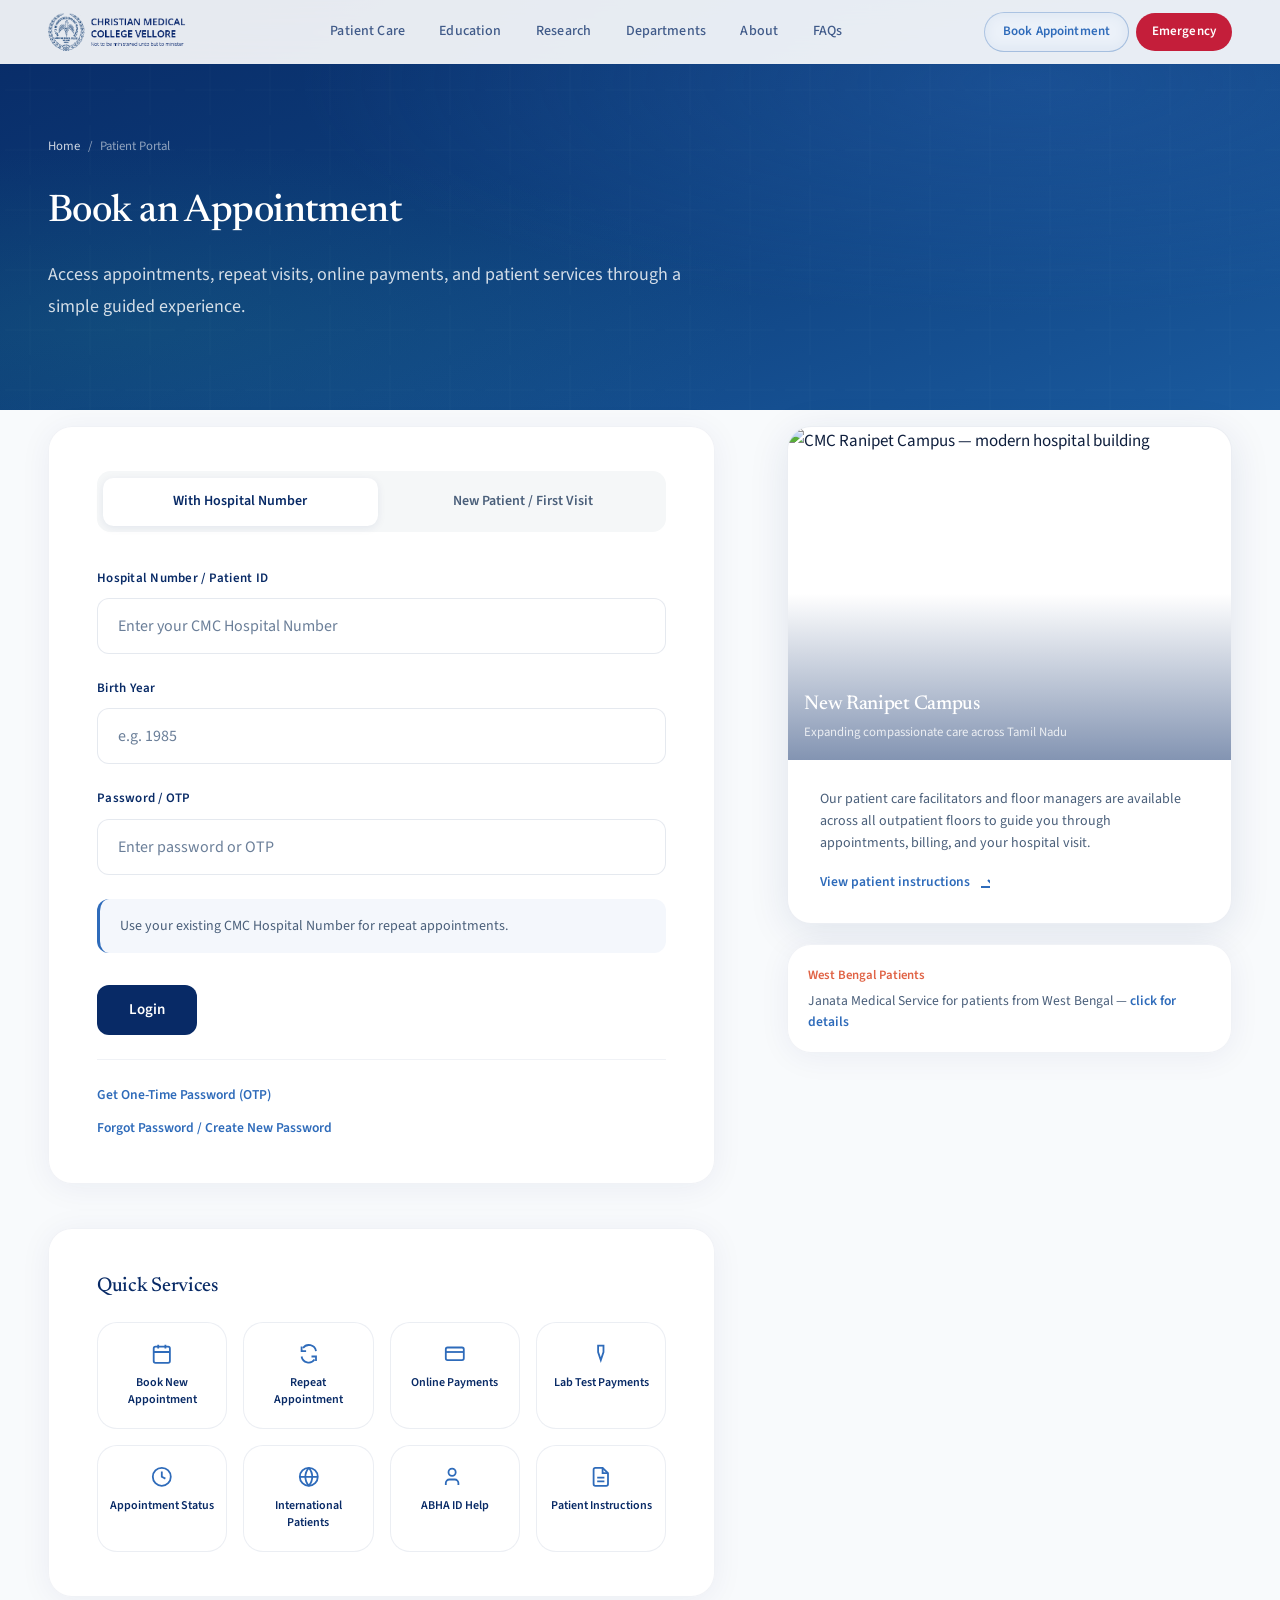
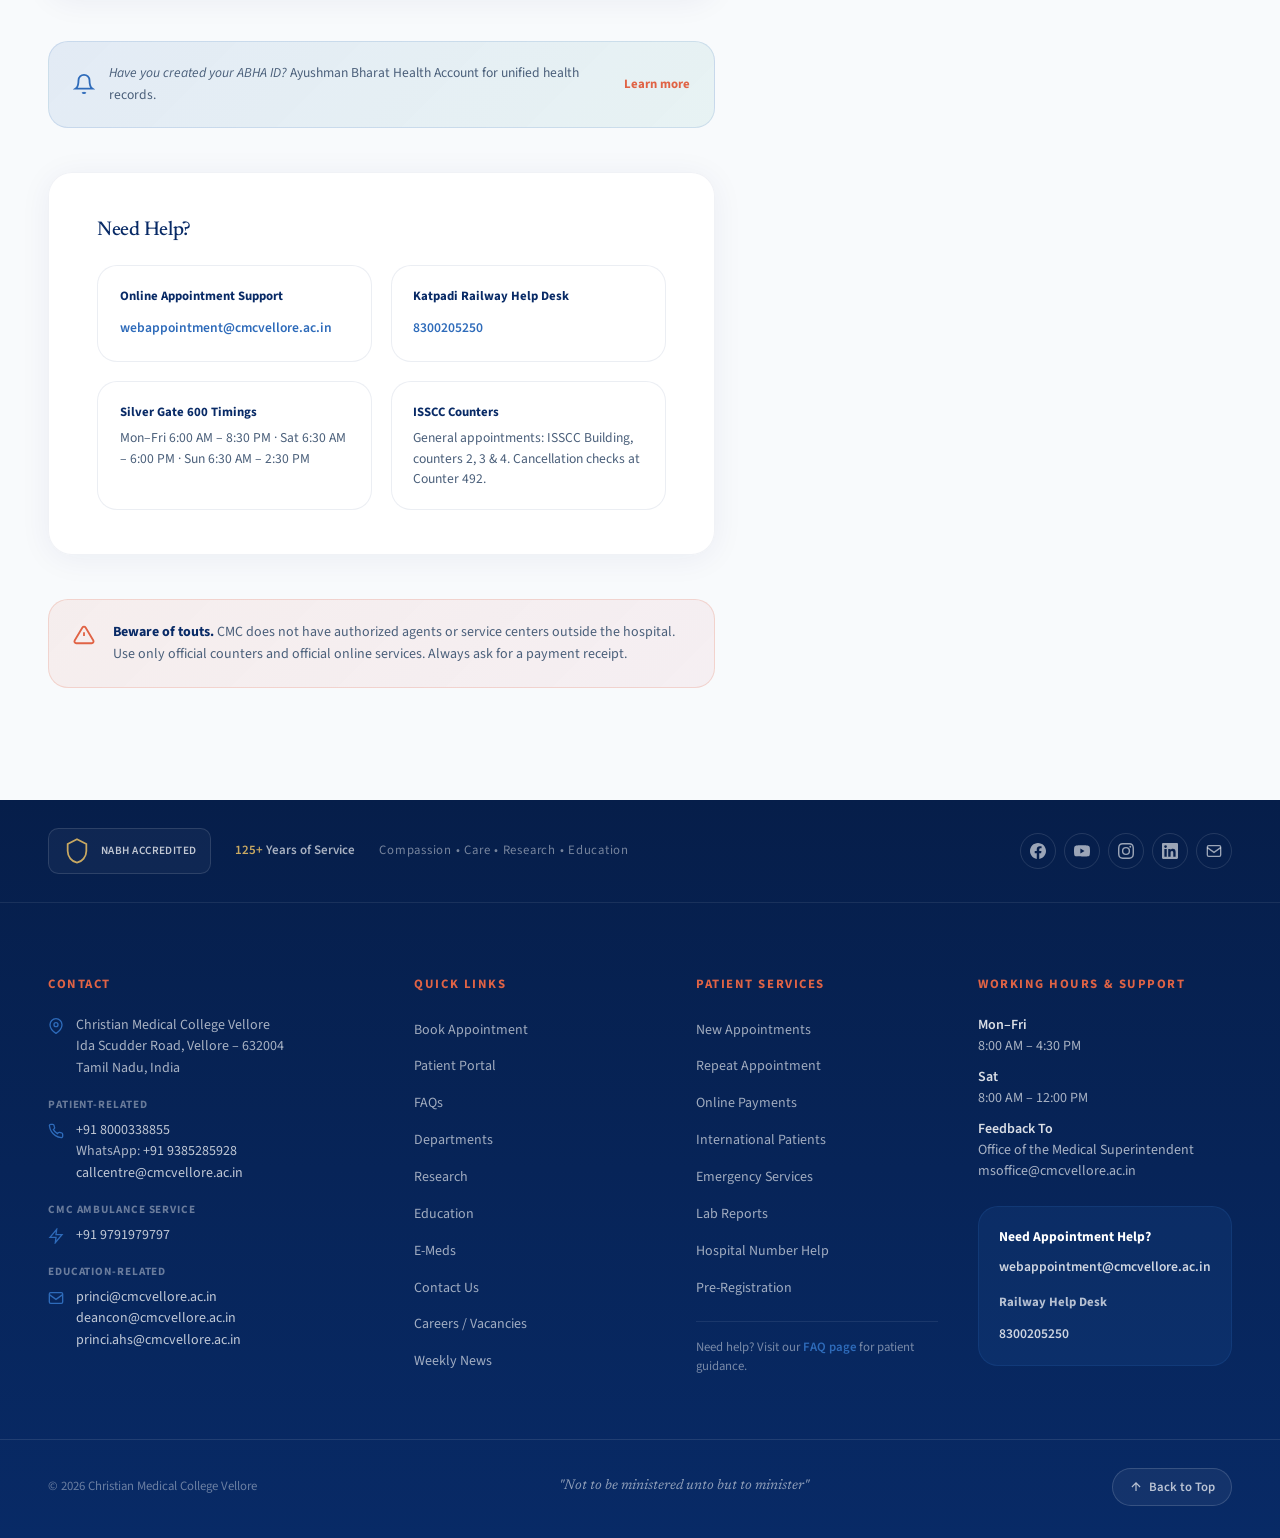
==== commit 54a6a098: "Update CMC Vellore portfolio with premium homepage redesign. Adds Why CMC trust section, cinematic c" ====
--- a/appointment.html
+++ b/appointment.html
@@ -7,29 +7,18 @@
   <meta name="description" content="Premium patient portal concept for booking appointments at CMC Vellore — portfolio UI/UX demo.">
   <link rel="preconnect" href="https://fonts.googleapis.com">
   <link rel="preconnect" href="https://fonts.gstatic.com" crossorigin>
-  <link href="https://fonts.googleapis.com/css2?family=Cormorant+Garamond:wght@500;600;700&family=Source+Sans+3:wght@400;500;600;700&display=swap" rel="stylesheet">
+  <link href="https://fonts.googleapis.com/css2?family=Newsreader:ital,opsz,wght@0,6..72,400;0,6..72,500;0,6..72,600;1,6..72,400&family=Source+Sans+3:wght@400;500;600;700&display=swap" rel="stylesheet">
   <link rel="stylesheet" href="style.css">
 </head>
 <body class="portal-page">
 
-  <div class="portfolio-badge">Portfolio Concept — Not Official</div>
   <div class="demo-toast" id="demoToast" role="status" aria-live="polite"></div>
 
   <!-- Header -->
-  <header class="header header--solid header--compact" id="header">
-    <div class="utility-bar">
-      <div class="container container--wide">
-        <div class="utility-links">
-          <a href="index.html#emergency" class="emergency">Emergency</a>
-          <a href="faq.html">FAQs</a>
-          <a href="appointment.html" class="portal-active">Patient Portal</a>
-        </div>
-        <span style="color:var(--text-3);font-size:0.75rem;">English</span>
-      </div>
-    </div>
+  <header class="header header--solid" id="header">
     <div class="nav-bar">
       <div class="container container--wide nav-bar__inner">
-        <a href="index.html" class="logo logo--compact">
+        <a href="index.html" class="logo">
           <img src="assets/images/logo-2.png" alt="Christian Medical College Vellore">
         </a>
         <nav class="nav-links nav-links--center" aria-label="Main navigation">
@@ -40,10 +29,9 @@
           <a href="index.html#about" class="nav-link">About</a>
           <a href="faq.html" class="nav-link">FAQs</a>
         </nav>
-        <div class="nav-actions nav-actions--compact">
-          <a href="index.html" class="btn-nav btn-nav--home">Home</a>
-          <a href="appointment.html" class="btn-nav btn-nav--active" aria-current="page">Book Appointment</a>
-          <a href="index.html#emergency" class="btn-nav btn-nav--emergency">Emergency</a>
+        <div class="nav-actions">
+          <a href="appointment.html" class="btn btn--ghost-nav is-active" aria-current="page">Book Appointment</a>
+          <a href="index.html#emergency" class="btn btn--red btn--red-nav">Emergency</a>
           <button class="menu-toggle" id="menuToggle" aria-label="Open menu" aria-expanded="false">
             <svg width="22" height="22" fill="none" stroke="currentColor" stroke-width="2"><path d="M4 6h16M4 12h16M4 18h16"/></svg>
           </button>
@@ -51,13 +39,14 @@
       </div>
     </div>
     <nav class="mobile-menu" id="mobileMenu" aria-label="Mobile navigation">
-      <a href="index.html">← Back to Home</a>
       <a href="index.html#patient-care">Patient Care</a>
       <a href="index.html#education">Education</a>
       <a href="index.html#research">Research</a>
       <a href="index.html#departments">Departments</a>
+      <a href="index.html#about">About</a>
       <a href="faq.html">FAQs</a>
-      <a href="appointment.html" class="active">Patient Portal</a>
+      <a href="appointment.html" class="active">Book Appointment</a>
+      <a href="index.html#emergency" style="margin-top:0.5rem;color:var(--red);font-weight:600;">Emergency</a>
     </nav>
   </header>
 
@@ -239,54 +228,122 @@
   </main>
 
   <!-- Footer -->
-  <footer class="footer">
-    <div class="footer__quote">
-      <blockquote>"Take delight in the Lord, and he will give you the desires of your heart."</blockquote>
-      <cite>— Psalm 37:4</cite>
+
+  <!-- Footer -->
+  <footer class="site-footer" id="about" role="contentinfo">
+    <div class="footer-trust">
+      <div class="container container--wide footer-trust__inner">
+        <div class="footer-trust__left">
+          <div class="footer-nabh" aria-label="NABH Accredited">
+            <svg width="28" height="28" viewBox="0 0 24 24" fill="none" stroke="currentColor" stroke-width="1.5"><path d="M12 2l8 4v6c0 5-3.5 9-8 10C7.5 21 4 17 4 12V6l8-4z"/></svg>
+            NABH Accredited
+          </div>
+          <span class="footer-heritage"><strong>125+</strong> Years of Service</span>
+          <span class="footer-tagline">Compassion • Care • Research • Education</span>
+        </div>
+        <div class="footer-social" aria-label="Social media">
+          <a href="#" aria-label="Facebook"><svg width="16" height="16" fill="currentColor" viewBox="0 0 24 24"><path d="M24 12.073c0-6.627-5.373-12-12-12s-12 5.373-12 12c0 5.99 4.388 10.954 10.125 11.854v-8.385H7.078v-3.47h3.047V9.43c0-3.007 1.792-4.669 4.533-4.669 1.312 0 2.686.235 2.686.235v2.953H15.83c-1.491 0-1.956.925-1.956 1.874v2.25h3.328l-.532 3.47h-2.796v8.385C19.612 23.027 24 18.062 24 12.073z"/></svg></a>
+          <a href="#" aria-label="YouTube"><svg width="16" height="16" fill="currentColor" viewBox="0 0 24 24"><path d="M23.498 6.186a3.016 3.016 0 00-2.122-2.136C19.505 3.545 12 3.545 12 3.545s-7.505 0-9.377.505A3.017 3.017 0 00.502 6.186C0 8.07 0 12 0 12s0 3.93.502 5.814a3.016 3.016 0 002.122 2.136c1.871.505 9.376.505 9.376.505s7.505 0 9.377-.505a3.015 3.015 0 002.122-2.136C24 15.93 24 12 24 12s0-3.93-.502-5.814zM9.545 15.568V8.432L15.818 12l-6.273 3.568z"/></svg></a>
+          <a href="#" aria-label="Instagram"><svg width="16" height="16" fill="currentColor" viewBox="0 0 24 24"><path d="M12 2.163c3.204 0 3.584.012 4.85.07 3.252.148 4.771 1.691 4.919 4.919.058 1.265.069 1.645.069 4.849 0 3.205-.012 3.584-.069 4.849-.149 3.225-1.664 4.771-4.919 4.919-1.266.058-1.644.07-4.85.07-3.204 0-3.584-.012-4.849-.07-3.26-.149-4.771-1.699-4.919-4.92-.058-1.265-.07-1.644-.07-4.849 0-3.204.013-3.583.07-4.849.149-3.227 1.664-4.771 4.919-4.919 1.266-.057 1.645-.069 4.849-.069zM12 0C8.741 0 8.333.014 7.053.072 2.695.272.273 2.69.073 7.052.014 8.333 0 8.741 0 12c0 3.259.014 3.668.072 4.948.2 4.358 2.618 6.78 6.98 6.98C8.333 23.986 8.741 24 12 24c3.259 0 3.668-.014 4.948-.072 4.354-.2 6.782-2.618 6.979-6.98.059-1.28.073-1.689.073-4.948 0-3.259-.014-3.667-.072-4.947-.196-4.354-2.617-6.78-6.979-6.98C15.668.014 15.259 0 12 0zm0 5.838a6.162 6.162 0 100 12.324 6.162 6.162 0 000-12.324zM12 16a4 4 0 110-8 4 4 0 010 8zm6.406-11.845a1.44 1.44 0 100 2.881 1.44 1.44 0 000-2.881z"/></svg></a>
+          <a href="#" aria-label="LinkedIn"><svg width="16" height="16" fill="currentColor" viewBox="0 0 24 24"><path d="M20.447 20.452h-3.554v-5.569c0-1.328-.027-3.037-1.852-3.037-1.853 0-2.136 1.445-2.136 2.939v5.667H9.351V9h3.414v1.561h.046c.477-.9 1.637-1.85 3.37-1.85 3.601 0 4.267 2.37 4.267 5.455v6.286zM5.337 7.433a2.062 2.062 0 01-2.063-2.065 2.062 2.062 0 114.126 0 2.062 2.062 0 01-2.063 2.065zm1.782 13.019H3.555V9h3.564v11.452zM22.225 0H1.771C.792 0 0 .774 0 1.729v20.542C0 23.227.792 24 1.771 24h20.451C23.2 24 24 23.227 24 22.271V1.729C24 .774 23.2 0 22.222 0h.003z"/></svg></a>
+          <a href="mailto:callcentre@cmcvellore.ac.in" aria-label="Email"><svg width="16" height="16" fill="none" stroke="currentColor" stroke-width="2" viewBox="0 0 24 24"><rect x="2" y="4" width="20" height="16" rx="2"/><path d="M2 7l10 7 10-7"/></svg></a>
+        </div>
+      </div>
     </div>
-    <div class="container">
-      <div class="footer__grid">
-        <div class="footer__brand">
-          <img src="assets/images/logo-2.png" alt="CMC Vellore">
-          <p>Not to be ministered unto, but to minister.</p>
-        </div>
-        <div>
-          <h4>Patient Care</h4>
-          <ul>
-            <li><a href="index.html#patient-care">Find a Doctor</a></li>
-            <li><a href="appointment.html">Book Appointment</a></li>
-            <li><a href="index.html#emergency">Emergency</a></li>
-            <li><a href="faq.html">FAQs</a></li>
-          </ul>
-        </div>
-        <div>
-          <h4>Education</h4>
-          <ul>
-            <li><a href="index.html#education">Programs</a></li>
-            <li><a href="#">Admissions</a></li>
-          </ul>
-        </div>
-        <div>
-          <h4>Research</h4>
-          <ul>
-            <li><a href="index.html#research">Centers</a></li>
-            <li><a href="#">Publications</a></li>
-          </ul>
-        </div>
-        <div>
-          <h4>About</h4>
-          <ul>
-            <li><a href="index.html#about">Contact</a></li>
-            <li><a href="index.html">Back to Home</a></li>
-          </ul>
-        </div>
-      </div>
-      <div class="footer__bottom">
-        <span>© 2026 CMC Vellore — Portfolio UI/UX Concept</span>
-        <div class="footer__bottom-links">
-          <a href="#">Privacy</a>
-          <a href="#">Terms</a>
-        </div>
+
+    <div class="footer-main">
+      <div class="container container--wide">
+        <div class="footer-columns">
+
+          <div class="footer-col is-open" data-footer-col>
+            <button type="button" class="footer-col__toggle" aria-expanded="true">Contact <svg fill="none" stroke="currentColor" stroke-width="2" viewBox="0 0 24 24"><path d="M6 9l6 6 6-6"/></svg></button>
+            <div class="footer-col__body">
+              <div class="footer-contact-item">
+                <svg fill="none" stroke="currentColor" stroke-width="2" viewBox="0 0 24 24"><path d="M21 10c0 7-9 13-9 13s-9-6-9-13a9 9 0 0118 0z"/><circle cx="12" cy="10" r="3"/></svg>
+                <div>Christian Medical College Vellore<br>Ida Scudder Road, Vellore – 632004<br>Tamil Nadu, India</div>
+              </div>
+              <span class="footer-contact-label">Patient-related</span>
+              <div class="footer-contact-item">
+                <svg fill="none" stroke="currentColor" stroke-width="2" viewBox="0 0 24 24"><path d="M22 16.92v3a2 2 0 01-2.18 2 19.79 19.79 0 01-8.63-3.07 19.5 19.5 0 01-6-6 19.79 19.79 0 01-3.07-8.67A2 2 0 014.11 2h3a2 2 0 012 1.72c.127.96.361 1.903.7 2.81a2 2 0 01-.45 2.11L8.09 9.91a16 16 0 006 6l1.27-1.27a2 2 0 012.11-.45c.907.339 1.85.573 2.81.7A2 2 0 0122 16.92z"/></svg>
+                <div><a href="tel:+918000338855">+91 8000338855</a><br>WhatsApp: <a href="tel:+919385285928">+91 9385285928</a><br><a href="mailto:callcentre@cmcvellore.ac.in">callcentre@cmcvellore.ac.in</a></div>
+              </div>
+              <span class="footer-contact-label">CMC Ambulance Service</span>
+              <div class="footer-contact-item">
+                <svg fill="none" stroke="currentColor" stroke-width="2" viewBox="0 0 24 24"><path d="M13 2L3 14h9l-1 8 10-12h-9l1-8z"/></svg>
+                <div><a href="tel:+919791979797">+91 9791979797</a></div>
+              </div>
+              <span class="footer-contact-label">Education-related</span>
+              <div class="footer-contact-item">
+                <svg fill="none" stroke="currentColor" stroke-width="2" viewBox="0 0 24 24"><rect x="2" y="4" width="20" height="16" rx="2"/><path d="M2 7l10 7 10-7"/></svg>
+                <div><a href="mailto:princi@cmcvellore.ac.in">princi@cmcvellore.ac.in</a><br><a href="mailto:deancon@cmcvellore.ac.in">deancon@cmcvellore.ac.in</a><br><a href="mailto:princi.ahs@cmcvellore.ac.in">princi.ahs@cmcvellore.ac.in</a></div>
+              </div>
+            </div>
+          </div>
+
+          <div class="footer-col" data-footer-col>
+            <button type="button" class="footer-col__toggle" aria-expanded="false">Quick Links <svg fill="none" stroke="currentColor" stroke-width="2" viewBox="0 0 24 24"><path d="M6 9l6 6 6-6"/></svg></button>
+            <div class="footer-col__body">
+              <ul class="footer-links">
+                <li><a href="appointment.html">Book Appointment</a></li>
+                <li><a href="appointment.html">Patient Portal</a></li>
+                <li><a href="faq.html">FAQs</a></li>
+                <li><a href="index.html#departments">Departments</a></li>
+                <li><a href="index.html#research">Research</a></li>
+                <li><a href="index.html#education">Education</a></li>
+                <li><a href="#">E-Meds</a></li>
+                <li><a href="index.html#about">Contact Us</a></li>
+                <li><a href="#">Careers / Vacancies</a></li>
+                <li><a href="index.html#news">Weekly News</a></li>
+              </ul>
+            </div>
+          </div>
+
+          <div class="footer-col" data-footer-col>
+            <button type="button" class="footer-col__toggle" aria-expanded="false">Patient Services <svg fill="none" stroke="currentColor" stroke-width="2" viewBox="0 0 24 24"><path d="M6 9l6 6 6-6"/></svg></button>
+            <div class="footer-col__body">
+              <ul class="footer-links">
+                <li><a href="appointment.html">New Appointments</a></li>
+                <li><a href="appointment.html">Repeat Appointment</a></li>
+                <li><a href="appointment.html">Online Payments</a></li>
+                <li><a href="appointment.html">International Patients</a></li>
+                <li><a href="index.html#emergency">Emergency Services</a></li>
+                <li><a href="#">Lab Reports</a></li>
+                <li><a href="faq.html">Hospital Number Help</a></li>
+                <li><a href="appointment.html">Pre-Registration</a></li>
+              </ul>
+              <p class="footer-helper">Need help? Visit our <a href="faq.html">FAQ page</a> for patient guidance.</p>
+            </div>
+          </div>
+
+          <div class="footer-col" data-footer-col>
+            <button type="button" class="footer-col__toggle" aria-expanded="false">Working Hours &amp; Support <svg fill="none" stroke="currentColor" stroke-width="2" viewBox="0 0 24 24"><path d="M6 9l6 6 6-6"/></svg></button>
+            <div class="footer-col__body">
+              <div class="footer-hours">
+                <p><strong>Mon–Fri</strong><br>8:00 AM – 4:30 PM</p>
+                <p><strong>Sat</strong><br>8:00 AM – 12:00 PM</p>
+                <p><strong>Feedback To</strong><br>Office of the Medical Superintendent<br><a href="mailto:msoffice@cmcvellore.ac.in">msoffice@cmcvellore.ac.in</a></p>
+              </div>
+              <div class="footer-support-card">
+                <strong>Need Appointment Help?</strong>
+                <a href="mailto:webappointment@cmcvellore.ac.in">webappointment@cmcvellore.ac.in</a>
+                <p style="margin-top:0.75rem;"><strong style="font-size:0.8rem;color:rgba(255,255,255,0.7);">Railway Help Desk</strong></p>
+                <a href="tel:8300205250">8300205250</a>
+              </div>
+            </div>
+          </div>
+
+        </div>
+      </div>
+    </div>
+
+    <div class="footer-bottom">
+      <div class="container container--wide footer-bottom__inner">
+        <p class="footer-bottom__copy">© 2026 Christian Medical College Vellore</p>
+        <p class="footer-bottom__motto">"Not to be ministered unto but to minister"</p>
+        <button type="button" class="footer-back-top" id="footerBackTop" aria-label="Back to top">
+          <svg width="14" height="14" fill="none" stroke="currentColor" stroke-width="2" viewBox="0 0 24 24"><path d="M12 19V5M5 12l7-7 7 7"/></svg>
+          Back to Top
+        </button>
       </div>
     </div>
   </footer>
--- a/style.css
+++ b/style.css
@@ -13,9 +13,31 @@
   --radius: 1rem;
   --radius-lg: 1.25rem;
   --shadow: 0 4px 24px rgba(8, 42, 102, 0.08);
-  --font-display: "Cormorant Garamond", Georgia, serif;
-  --font-body: "Source Sans 3", system-ui, sans-serif;
-  --header-h: 4.5rem;
+  --font-heading: "Newsreader", Georgia, "Times New Roman", serif;
+  --font-body: "Source Sans 3", system-ui, -apple-system, sans-serif;
+  --font-display: var(--font-heading);
+
+  /* Typography scale */
+  --text-xs: 0.75rem;
+  --text-sm: 0.875rem;
+  --text-base: 1.0625rem;
+  --text-md: 1.125rem;
+  --text-lg: 1.25rem;
+  --text-xl: 1.5rem;
+  --text-2xl: clamp(1.625rem, 3.25vw, 2.125rem);
+  --text-3xl: clamp(1.875rem, 3.75vw, 2.375rem);
+  --text-hero: clamp(2rem, 4.25vw, 3.125rem);
+
+  --leading-tight: 1.22;
+  --leading-snug: 1.35;
+  --leading-normal: 1.65;
+  --leading-relaxed: 1.75;
+
+  --tracking-tight: -0.015em;
+  --tracking-normal: 0;
+  --tracking-wide: 0.12em;
+
+  --header-h: 4rem;
   --ease: cubic-bezier(0.22, 1, 0.36, 1);
 }
 
@@ -25,15 +47,21 @@
 
 body {
   font-family: var(--font-body);
+  font-size: var(--text-base);
   color: var(--text);
   background: var(--soft-white);
-  line-height: 1.6;
+  line-height: var(--leading-normal);
   -webkit-font-smoothing: antialiased;
+  font-feature-settings: "kern" 1, "liga" 1;
 }
 
 img, video { display: block; max-width: 100%; }
 a { color: inherit; text-decoration: none; }
 button { font-family: inherit; cursor: pointer; border: none; background: none; }
+input, textarea, select {
+  font-family: var(--font-body);
+  font-size: var(--text-base);
+}
 ul { list-style: none; }
 
 .container { width: 100%; max-width: 72rem; margin: 0 auto; padding: 0 1.25rem; }
@@ -51,24 +79,43 @@
 
 /* ─── Typography ─── */
 .eyebrow {
-  font-size: 0.7rem;
-  font-weight: 600;
-  letter-spacing: 0.25em;
+  font-family: var(--font-body);
+  font-size: var(--text-xs);
+  font-weight: 600;
+  letter-spacing: var(--tracking-wide);
   text-transform: uppercase;
   color: var(--blue);
   margin-bottom: 0.75rem;
 }
 .eyebrow--gold { color: var(--gold); }
 
-h1, h2, h3, .display {
-  font-family: var(--font-display);
-  font-weight: 600;
-  line-height: 1.15;
+h1, h2, h3, h4, .display {
+  font-family: var(--font-heading);
+  font-weight: 500;
+  line-height: var(--leading-tight);
+  letter-spacing: var(--tracking-tight);
   color: var(--navy);
-}
-
-.section-title { font-size: clamp(1.75rem, 4vw, 2.5rem); }
-.section-desc { color: var(--text-2); margin-top: 0.75rem; font-size: 1.05rem; max-width: 36rem; }
+  font-optical-sizing: auto;
+}
+
+h3 { line-height: var(--leading-snug); font-weight: 500; }
+h4 { font-family: var(--font-body); font-weight: 600; line-height: var(--leading-snug); }
+
+.section-title {
+  font-size: var(--text-2xl);
+  line-height: var(--leading-snug);
+  font-weight: 500;
+}
+.section-desc {
+  color: var(--text-2);
+  margin-top: 0.875rem;
+  font-size: var(--text-md);
+  line-height: var(--leading-relaxed);
+  max-width: 36rem;
+}
+
+.text-body { font-size: var(--text-base); line-height: var(--leading-normal); }
+.text-body-lg { font-size: var(--text-md); line-height: var(--leading-relaxed); }
 
 /* ─── Buttons ─── */
 .btn {
@@ -77,8 +124,10 @@
   gap: 0.5rem;
   padding: 0.85rem 1.5rem;
   border-radius: 999px;
-  font-size: 0.9rem;
-  font-weight: 600;
+  font-family: var(--font-body);
+  font-size: var(--text-sm);
+  font-weight: 600;
+  letter-spacing: 0.01em;
   transition: all 0.3s var(--ease);
   white-space: nowrap;
 }
@@ -98,74 +147,67 @@
   position: fixed;
   inset: 0 0 auto;
   z-index: 100;
-  transition: background 0.4s, box-shadow 0.4s;
-}
+  transition: background 0.45s var(--ease), box-shadow 0.45s var(--ease), backdrop-filter 0.45s var(--ease);
+}
+
+/* Glass over hero */
+.header:not(.is-scrolled):not(.header--solid) {
+  background: rgba(8, 42, 102, 0.18);
+  backdrop-filter: blur(14px);
+  -webkit-backdrop-filter: blur(14px);
+}
+
 .header--solid,
 .header.is-scrolled {
-  background: rgba(255,255,255,0.92);
-  backdrop-filter: blur(16px);
-  box-shadow: 0 1px 0 rgba(8,42,102,0.06);
-}
-.header--solid .utility-bar,
-.header.is-scrolled .utility-bar {
-  background: var(--warm);
-  border-color: rgba(8,42,102,0.06);
-}
-.header--solid .utility-bar a,
-.header.is-scrolled .utility-bar a { color: var(--text-3); }
-.header--solid .utility-bar a:hover,
-.header.is-scrolled .utility-bar a:hover { color: var(--navy); }
+  background: rgba(255, 255, 255, 0.9);
+  backdrop-filter: blur(18px);
+  -webkit-backdrop-filter: blur(18px);
+  box-shadow: 0 1px 0 rgba(8, 42, 102, 0.06);
+}
+
 .header--solid .nav-link,
-.header.is-scrolled .nav-link { color: rgba(8,42,102,0.8); }
+.header.is-scrolled .nav-link { color: rgba(8, 42, 102, 0.75); }
 .header--solid .nav-link:hover,
 .header.is-scrolled .nav-link:hover { color: var(--navy); }
 .header--solid .logo img,
 .header.is-scrolled .logo img { mix-blend-mode: normal; }
 .header--solid .btn--ghost-nav,
 .header.is-scrolled .btn--ghost-nav {
-  border-color: rgba(8,42,102,0.15);
+  border-color: rgba(8, 42, 102, 0.14);
   background: #fff;
   color: var(--navy);
 }
+.header--solid .btn--ghost-nav.is-active,
+.header.is-scrolled .btn--ghost-nav.is-active {
+  border-color: rgba(46, 107, 186, 0.3);
+  background: rgba(46, 107, 186, 0.08);
+  color: var(--blue);
+}
 .header--solid .menu-toggle,
 .header.is-scrolled .menu-toggle { color: var(--navy); }
 
-.utility-bar {
-  display: none;
-  border-bottom: 1px solid rgba(255,255,255,0.1);
-  background: rgba(0,0,0,0.1);
-  font-size: 0.75rem;
-  transition: all 0.4s;
-}
-@media (min-width: 1024px) { .utility-bar { display: block; } }
-
-.utility-bar .container {
-  display: flex;
-  justify-content: space-between;
-  align-items: center;
-  padding-top: 0.35rem;
-  padding-bottom: 0.35rem;
-}
-.utility-links { display: flex; gap: 1.25rem; }
-.utility-links a { color: rgba(255,255,255,0.7); transition: color 0.2s; }
-.utility-links a:hover { color: #fff; }
-.utility-links a.emergency { color: var(--red); font-weight: 600; }
-
-.nav-bar .container {
+.nav-bar .container,
+.nav-bar__inner {
   display: flex;
   align-items: center;
   justify-content: space-between;
   height: var(--header-h);
-  gap: 1rem;
-}
-.header--compact .nav-bar .container,
-.header--compact .nav-bar__inner {
-  height: 3.25rem;
-  min-height: 3.25rem;
-}
-
+  min-height: var(--header-h);
+  gap: 1.25rem;
+}
+
+@media (min-width: 1200px) {
+  .nav-bar__inner {
+    display: grid;
+    grid-template-columns: auto 1fr auto;
+    align-items: center;
+    gap: 2.5rem;
+  }
+}
+
+.logo { flex-shrink: 0; }
 .logo img {
-  height: 2.5rem;
+  height: 2.35rem;
   width: auto;
   mix-blend-mode: screen;
   transition: transform 0.3s;
@@ -175,106 +217,75 @@
 .nav-links {
   display: none;
   align-items: center;
-  gap: 0.15rem;
-}
-@media (min-width: 1200px) { .nav-links { display: flex; } }
+}
+@media (min-width: 1200px) {
+  .nav-links { display: flex; }
+  .nav-links--center {
+    justify-content: center;
+    gap: 0.15rem;
+  }
+}
 
 .nav-link {
-  padding: 0.5rem 0.85rem;
-  font-size: 0.875rem;
+  padding: 0.45rem 1rem;
+  font-family: var(--font-body);
+  font-size: var(--text-sm);
   font-weight: 500;
-  color: rgba(255,255,255,0.9);
+  letter-spacing: 0.01em;
+  color: rgba(255, 255, 255, 0.92);
   border-radius: 0.5rem;
+  white-space: nowrap;
   transition: color 0.2s, background 0.2s;
 }
-.nav-link:hover { color: #fff; }
-.nav-link.active { background: rgba(46,107,186,0.12); color: var(--blue); }
-
-.nav-links--center { flex: 1; justify-content: center; }
-
-.nav-actions { display: flex; align-items: center; gap: 0.5rem; }
-.nav-actions--compact { gap: 0.4rem; flex-shrink: 0; }
-
-/* Compact portal header buttons */
-.btn-nav {
+.nav-link:hover { color: #fff; background: rgba(255, 255, 255, 0.08); }
+.nav-link.active {
+  background: rgba(255, 255, 255, 0.14);
+  color: #fff;
+}
+.header--solid .nav-link.active,
+.header.is-scrolled .nav-link.active {
+  background: rgba(46, 107, 186, 0.1);
+  color: var(--blue);
+}
+
+.nav-actions {
+  display: flex;
+  align-items: center;
+  gap: 0.45rem;
+  flex-shrink: 0;
+}
+
+.btn--ghost-nav {
   display: none;
   align-items: center;
   justify-content: center;
-  padding: 0.4rem 0.75rem;
+  border: 1px solid rgba(255, 255, 255, 0.35);
+  background: rgba(255, 255, 255, 0.12);
+  color: #fff;
+  backdrop-filter: blur(8px);
+  -webkit-backdrop-filter: blur(8px);
+  padding: 0.5rem 1.1rem;
   border-radius: 999px;
-  font-size: 0.75rem;
+  font-size: 0.8125rem;
   font-weight: 600;
   white-space: nowrap;
-  transition: all 0.2s var(--ease);
-  line-height: 1.2;
-}
-@media (min-width: 640px) { .btn-nav { display: inline-flex; } }
-
-.btn-nav--home {
-  border: 1px solid rgba(8, 42, 102, 0.12);
-  background: #fff;
-  color: var(--text-2);
-  padding: 0.4rem 0.65rem;
-}
-.btn-nav--home:hover { border-color: rgba(8, 42, 102, 0.25); color: var(--navy); }
-
-.btn-nav--active {
-  border: 1px solid rgba(46, 107, 186, 0.25);
-  background: rgba(46, 107, 186, 0.08);
-  color: var(--blue);
-}
-.btn-nav--active:hover { background: rgba(46, 107, 186, 0.14); }
-
-.btn-nav--emergency {
-  background: var(--red);
-  color: #fff;
-  padding: 0.4rem 0.8rem;
-}
-.btn-nav--emergency:hover { background: #a81830; }
-
-/* Compact header variant */
-.header--compact .logo--compact img { height: 2rem; }
-.header--compact .nav-link {
-  padding: 0.35rem 0.6rem;
+  transition: all 0.25s var(--ease);
+}
+.btn--ghost-nav:hover {
+  background: rgba(255, 255, 255, 0.22);
+  border-color: rgba(255, 255, 255, 0.5);
+}
+.btn--ghost-nav.is-active {
+  background: rgba(255, 255, 255, 0.2);
+  border-color: rgba(255, 255, 255, 0.45);
+}
+@media (min-width: 640px) { .btn--ghost-nav { display: inline-flex; } }
+
+.btn--red-nav {
+  padding: 0.5rem 1rem;
   font-size: 0.8125rem;
-  white-space: nowrap;
-}
-.header--compact .nav-links { gap: 0.05rem; }
-.header--compact .utility-bar .container {
-  padding-top: 0.25rem;
-  padding-bottom: 0.25rem;
-}
-.header--compact .nav-bar .container {
-  display: flex;
-  align-items: center;
-  justify-content: space-between;
-  gap: 1.5rem;
-}
-@media (min-width: 1200px) {
-  .header--compact .nav-bar__inner {
-    display: grid;
-    grid-template-columns: minmax(0, auto) 1fr minmax(0, auto);
-    align-items: center;
-    gap: 2rem;
-  }
-  .header--compact .nav-links--center {
-    display: flex;
-    justify-content: center;
-    gap: 0.15rem;
-  }
-}
-.btn--ghost-nav {
-  display: none;
-  border: 1px solid rgba(255,255,255,0.3);
-  background: rgba(255,255,255,0.1);
-  color: #fff;
-  backdrop-filter: blur(8px);
-  padding: 0.65rem 1.25rem;
   border-radius: 999px;
-  font-size: 0.875rem;
-  font-weight: 600;
-}
-@media (min-width: 640px) { .btn--ghost-nav { display: inline-flex; } }
+}
 
 .menu-toggle { display: flex; color: #fff; padding: 0.5rem; }
 @media (min-width: 1200px) { .menu-toggle { display: none; } }
@@ -334,19 +345,25 @@
 .hero__content {
   position: relative;
   z-index: 2;
-  padding: 8rem 0 14rem;
-}
+  padding: 8rem 0 12rem;
+}
+@media (min-width: 640px) { .hero__content { padding-bottom: 14rem; } }
+@media (min-width: 1024px) { .hero__content { padding-bottom: 16.5rem; } }
 .hero h1 {
-  font-size: clamp(2.25rem, 5.5vw, 3.75rem);
-  color: #fff;
-  max-width: 38rem;
+  font-size: var(--text-hero);
+  font-weight: 500;
+  line-height: 1.24;
+  color: #fff;
+  max-width: 36rem;
+  letter-spacing: -0.02em;
 }
 .hero__subtitle {
-  margin-top: 1.25rem;
-  font-size: clamp(1rem, 2vw, 1.125rem);
-  color: rgba(255,255,255,0.8);
-  max-width: 32rem;
-  line-height: 1.7;
+  margin-top: 1.35rem;
+  font-size: var(--text-md);
+  color: rgba(255,255,255,0.85);
+  max-width: 34rem;
+  line-height: var(--leading-relaxed);
+  font-weight: 400;
 }
 .hero__ctas {
   display: flex;
@@ -366,51 +383,214 @@
 @media (min-width: 640px) { .hero__stats { grid-template-columns: repeat(4, 1fr); } }
 .hero__stats strong {
   display: block;
-  font-family: var(--font-display);
-  font-size: 1.75rem;
-  color: #fff;
-  font-weight: 600;
-}
-.hero__stats span { font-size: 0.8rem; color: rgba(255,255,255,0.6); }
+  font-family: var(--font-body);
+  font-size: 1.5rem;
+  color: #fff;
+  font-weight: 600;
+  letter-spacing: -0.01em;
+}
+.hero__stats span {
+  font-size: var(--text-xs);
+  color: rgba(255,255,255,0.65);
+  line-height: 1.4;
+}
 
 .hero__actions {
   position: absolute;
   bottom: 0; left: 0; right: 0;
   z-index: 3;
-  padding-bottom: 2rem;
-}
+  padding: 1.5rem 0 2.25rem;
+}
+@media (min-width: 768px) { .hero__actions { padding: 2rem 0 2.75rem; } }
+@media (min-width: 1024px) { .hero__actions { padding: 2.25rem 0 3rem; } }
+
 .hero__action-grid {
   display: grid;
   grid-template-columns: repeat(2, 1fr);
-  gap: 0.65rem;
-}
-@media (min-width: 640px) { .hero__action-grid { grid-template-columns: repeat(3, 1fr); } }
-@media (min-width: 1024px) { .hero__action-grid { grid-template-columns: repeat(6, 1fr); } }
+  gap: 0.85rem;
+}
+@media (min-width: 640px) {
+  .hero__action-grid {
+    grid-template-columns: repeat(3, 1fr);
+    gap: 1rem;
+  }
+}
+@media (min-width: 1100px) {
+  .hero__action-grid {
+    grid-template-columns: repeat(6, 1fr);
+    gap: 1.25rem;
+  }
+}
 
 .action-card {
   display: flex;
   flex-direction: column;
   align-items: center;
-  gap: 0.5rem;
-  padding: 1rem 0.5rem;
-  border-radius: var(--radius-lg);
-  border: 1px solid rgba(255,255,255,0.2);
-  background: rgba(255,255,255,0.9);
-  backdrop-filter: blur(12px);
+  justify-content: center;
+  gap: 0.9rem;
+  min-height: 6.75rem;
+  padding: 1.35rem 1rem 1.25rem;
+  border-radius: 1.25rem;
+  border: 1px solid rgba(255, 255, 255, 0.28);
+  background: rgba(255, 255, 255, 0.94);
+  backdrop-filter: blur(14px);
+  -webkit-backdrop-filter: blur(14px);
   text-align: center;
-  font-size: 0.8rem;
-  font-weight: 600;
   color: var(--navy);
-  transition: transform 0.3s var(--ease), box-shadow 0.3s;
-}
-.action-card:hover { transform: translateY(-3px); box-shadow: var(--shadow); }
+  transition: transform 0.35s var(--ease), box-shadow 0.35s var(--ease), border-color 0.35s var(--ease), background 0.35s var(--ease);
+}
+@media (min-width: 640px) {
+  .action-card {
+    min-height: 7.25rem;
+    padding: 1.5rem 1.1rem 1.35rem;
+    gap: 1rem;
+  }
+}
+@media (min-width: 1100px) {
+  .action-card {
+    min-height: 7.75rem;
+    padding: 1.6rem 1.15rem 1.4rem;
+  }
+}
+
+.action-card:hover {
+  transform: translateY(-5px);
+  box-shadow: 0 14px 44px rgba(8, 42, 102, 0.16), 0 0 0 1px rgba(255, 255, 255, 0.35);
+  border-color: rgba(255, 255, 255, 0.5);
+  background: rgba(255, 255, 255, 0.98);
+}
+.action-card:hover .action-card__icon { transform: scale(1.08); }
+
 .action-card--red {
-  background: rgba(196,30,58,0.92);
-  border-color: rgba(196,30,58,0.3);
-  color: #fff;
-}
-.action-card svg { width: 1.25rem; height: 1.25rem; color: var(--blue); }
-.action-card--red svg { color: #fff; }
+  background: rgba(196, 30, 58, 0.94);
+  border-color: rgba(255, 255, 255, 0.2);
+  color: #fff;
+}
+.action-card--red:hover {
+  box-shadow: 0 14px 44px rgba(196, 30, 58, 0.32), 0 0 24px rgba(196, 30, 58, 0.15);
+  background: rgba(196, 30, 58, 0.98);
+}
+
+.action-card--blue {
+  background: rgba(46, 107, 186, 0.94);
+  border-color: rgba(255, 255, 255, 0.2);
+  color: #fff;
+}
+.action-card--blue:hover {
+  box-shadow: 0 14px 44px rgba(46, 107, 186, 0.32), 0 0 24px rgba(46, 107, 186, 0.15);
+  background: rgba(46, 107, 186, 0.98);
+  border-color: rgba(255, 255, 255, 0.28);
+}
+.action-card--blue .action-card__icon {
+  background: rgba(255, 255, 255, 0.16);
+}
+.action-card--blue:hover .action-card__icon {
+  background: rgba(255, 255, 255, 0.22);
+}
+.action-card--blue:hover .action-card__icon--img {
+  background: #fff !important;
+}
+
+.action-card__icon {
+  display: flex;
+  align-items: center;
+  justify-content: center;
+  width: 3rem;
+  height: 3rem;
+  border-radius: 0.85rem;
+  background: rgba(46, 107, 186, 0.1);
+  flex-shrink: 0;
+  transition: transform 0.35s var(--ease), background 0.35s var(--ease);
+}
+@media (min-width: 640px) {
+  .action-card__icon { width: 3.25rem; height: 3.25rem; }
+}
+.action-card__icon svg {
+  width: 1.5rem;
+  height: 1.5rem;
+  color: var(--blue);
+}
+@media (min-width: 640px) {
+  .action-card__icon svg { width: 1.65rem; height: 1.65rem; }
+}
+.action-card--red .action-card__icon {
+  background: rgba(255, 255, 255, 0.16);
+}
+.action-card--red .action-card__icon svg { color: #fff; }
+.action-card--red:hover .action-card__icon { background: rgba(255, 255, 255, 0.22); }
+
+.action-card__icon--img {
+  background: rgba(255, 255, 255, 0.95) !important;
+  padding: 0.35rem;
+}
+.action-card--red:hover .action-card__icon--img {
+  background: #fff !important;
+}
+.action-card__icon-img {
+  width: 1.65rem;
+  height: 1.65rem;
+  object-fit: contain;
+  display: block;
+}
+@media (min-width: 640px) {
+  .action-card__icon-img { width: 1.85rem; height: 1.85rem; }
+}
+
+.info-card__icon--emergency {
+  background: rgba(196, 30, 58, 0.08) !important;
+  padding: 0.25rem;
+}
+.info-card__icon--emergency img {
+  width: 1.35rem;
+  height: 1.35rem;
+  object-fit: contain;
+  display: block;
+}
+.info-card:hover .info-card__icon--emergency {
+  background: rgba(196, 30, 58, 0.12) !important;
+}
+
+.info-card__icon--calendar {
+  background: rgba(46, 107, 186, 0.1) !important;
+  padding: 0.25rem;
+}
+.info-card__icon--calendar img {
+  width: 1.35rem;
+  height: 1.35rem;
+  object-fit: contain;
+  display: block;
+}
+.info-card:hover .info-card__icon--calendar {
+  background: rgba(46, 107, 186, 0.16) !important;
+}
+
+.info-card__icon--doctor {
+  background: rgba(46, 107, 186, 0.1) !important;
+  padding: 0.25rem;
+}
+.info-card__icon--doctor img {
+  width: 1.35rem;
+  height: 1.35rem;
+  object-fit: contain;
+  display: block;
+}
+.info-card:hover .info-card__icon--doctor {
+  background: rgba(46, 107, 186, 0.16) !important;
+}
+
+.action-card__label {
+  font-size: 0.875rem;
+  font-weight: 700;
+  line-height: 1.35;
+  letter-spacing: 0.01em;
+  max-width: 9rem;
+}
+@media (min-width: 640px) {
+  .action-card__label { font-size: 0.9375rem; }
+}
+@media (min-width: 1100px) {
+  .action-card__label { font-size: 0.95rem; }
+}
 
 .scroll-hint {
   position: absolute;
@@ -446,6 +626,292 @@
 .link-arrow { font-size: 0.875rem; font-weight: 600; color: var(--blue); }
 .link-arrow:hover { color: var(--navy); }
 
+/* ─── Why CMC ─── */
+.why-cmc {
+  --why-ease: cubic-bezier(0.22, 1, 0.36, 1);
+  --why-dur: 1.15s;
+  padding: 6rem 0;
+  opacity: 0;
+  transform: translateY(3rem);
+  filter: blur(8px);
+  transition:
+    opacity var(--why-dur) var(--why-ease),
+    transform var(--why-dur) var(--why-ease),
+    filter 1.35s var(--why-ease);
+  will-change: opacity, transform, filter;
+}
+@media (min-width: 768px) {
+  .why-cmc { padding: 7rem 0; }
+}
+.why-cmc.is-revealed {
+  opacity: 1;
+  transform: translateY(0);
+  filter: blur(0);
+}
+
+.why-cmc__grid {
+  display: grid;
+  gap: 3rem;
+  align-items: center;
+}
+@media (min-width: 1024px) {
+  .why-cmc__grid {
+    grid-template-columns: 1fr 1fr;
+    gap: 4.5rem;
+  }
+}
+
+.why-cmc__title {
+  margin-bottom: 0;
+}
+.why-cmc__title-line {
+  display: block;
+  overflow: hidden;
+  padding-bottom: 0.05em;
+}
+.why-cmc__line-inner {
+  display: block;
+  transform: translateY(108%);
+  opacity: 0;
+  transition:
+    transform 1.05s var(--why-ease),
+    opacity 0.85s var(--why-ease);
+}
+.why-cmc.is-revealed [data-reveal="line-1"] .why-cmc__line-inner {
+  transform: translateY(0);
+  opacity: 1;
+  transition-delay: 0.42s;
+}
+.why-cmc.is-revealed [data-reveal="line-2"] .why-cmc__line-inner {
+  transform: translateY(0);
+  opacity: 1;
+  transition-delay: 0.58s;
+}
+
+.why-cmc__reveal {
+  opacity: 0;
+  transform: translateY(1.75rem);
+  transition:
+    opacity 0.95s var(--why-ease),
+    transform 0.95s var(--why-ease);
+}
+.why-cmc__reveal[data-reveal="eyebrow"] { transform: translateY(1.25rem); }
+.why-cmc__reveal[data-reveal="image"] {
+  opacity: 0;
+  transform: translateY(2rem) scale(0.98);
+  transition:
+    opacity 1.1s var(--why-ease),
+    transform 1.2s var(--why-ease);
+}
+.why-cmc__reveal[data-reveal="quote"] {
+  transform: translateY(1.5rem);
+}
+
+.why-cmc.is-revealed [data-reveal="eyebrow"] {
+  opacity: 1;
+  transform: translateY(0);
+  transition-delay: 0.28s;
+}
+.why-cmc.is-revealed [data-reveal="lead"] {
+  opacity: 1;
+  transform: translateY(0);
+  transition-delay: 0.72s;
+}
+.why-cmc.is-revealed [data-reveal="text"] {
+  opacity: 1;
+  transform: translateY(0);
+  transition-delay: 0.88s;
+}
+.why-cmc.is-revealed [data-reveal="stat-1"] {
+  opacity: 1;
+  transform: translateY(0) scale(1);
+  transition-delay: 1.05s;
+}
+.why-cmc.is-revealed [data-reveal="stat-2"] {
+  opacity: 1;
+  transform: translateY(0) scale(1);
+  transition-delay: 1.22s;
+}
+.why-cmc.is-revealed [data-reveal="stat-3"] {
+  opacity: 1;
+  transform: translateY(0) scale(1);
+  transition-delay: 1.39s;
+}
+.why-cmc.is-revealed [data-reveal="stat-4"] {
+  opacity: 1;
+  transform: translateY(0) scale(1);
+  transition-delay: 1.56s;
+}
+.why-cmc.is-revealed [data-reveal="image"] {
+  opacity: 1;
+  transform: translateY(0) scale(1);
+  transition-delay: 0.65s;
+}
+.why-cmc.is-revealed [data-reveal="quote"] {
+  opacity: 1;
+  transform: translateY(0);
+  transition-delay: 1.75s;
+}
+
+.why-cmc__lead {
+  font-size: var(--text-md);
+  line-height: var(--leading-relaxed);
+  max-width: 34rem;
+}
+.why-cmc__text {
+  margin-top: 1.25rem;
+  font-size: var(--text-base);
+  line-height: var(--leading-relaxed);
+  color: var(--text-2);
+  max-width: 32rem;
+}
+
+.why-cmc__stats {
+  display: grid;
+  grid-template-columns: repeat(2, 1fr);
+  gap: 1.25rem;
+  margin-top: 2.5rem;
+}
+@media (min-width: 640px) {
+  .why-cmc__stats { grid-template-columns: repeat(4, 1fr); gap: 1rem; }
+}
+@media (min-width: 1024px) {
+  .why-cmc__stats { grid-template-columns: repeat(2, 1fr); gap: 1.25rem; }
+}
+
+.why-cmc__stat {
+  padding: 1.35rem 1.25rem;
+  border-radius: var(--radius-lg);
+  border: 1px solid rgba(8, 42, 102, 0.08);
+  background: var(--soft-white);
+  transform: translateY(1.75rem) scale(0.97);
+  transition:
+    opacity 0.95s var(--why-ease),
+    transform 0.95s var(--why-ease),
+    box-shadow 0.45s var(--why-ease),
+    border-color 0.45s var(--why-ease);
+}
+.why-cmc__stat:hover {
+  transform: translateY(-4px) scale(1.01);
+  box-shadow:
+    0 14px 44px rgba(8, 42, 102, 0.1),
+    0 0 0 1px rgba(46, 107, 186, 0.08);
+  border-color: rgba(46, 107, 186, 0.14);
+}
+.why-cmc.is-revealed .why-cmc__stat:hover {
+  transform: translateY(-4px) scale(1.01);
+}
+.why-cmc__stat strong {
+  display: block;
+  font-family: var(--font-body);
+  font-size: 1.5rem;
+  font-weight: 600;
+  color: var(--navy);
+  line-height: 1.25;
+  letter-spacing: -0.01em;
+}
+.why-cmc__stat span {
+  display: block;
+  margin-top: 0.35rem;
+  font-size: 0.8rem;
+  font-weight: 600;
+  color: var(--blue);
+  letter-spacing: 0.02em;
+}
+
+.why-cmc__visual {
+  display: flex;
+  flex-direction: column;
+  gap: 1.25rem;
+}
+
+.why-cmc__image {
+  position: relative;
+  border-radius: 1.5rem;
+  overflow: hidden;
+  aspect-ratio: 4 / 3;
+  box-shadow: 0 20px 60px rgba(8, 42, 102, 0.12);
+}
+.why-cmc__image-inner {
+  position: absolute;
+  inset: 0;
+  transform: scale(1.03);
+  transition: transform 1.35s var(--why-ease);
+}
+.why-cmc.is-revealed .why-cmc__image-inner {
+  transform: scale(1);
+}
+.why-cmc__image:hover .why-cmc__image-inner {
+  transform: scale(1.02);
+}
+.why-cmc__image-float {
+  position: absolute;
+  inset: -2%;
+  width: 104%;
+  height: 104%;
+  transform: translate3d(0, var(--parallax-y, 0px), 0);
+  will-change: transform;
+}
+.why-cmc__image img {
+  width: 100%;
+  height: 100%;
+  object-fit: cover;
+}
+.why-cmc__image-overlay {
+  position: absolute;
+  inset: 0;
+  background: linear-gradient(to top, rgba(8, 42, 102, 0.45), transparent 55%);
+  pointer-events: none;
+}
+
+.why-cmc__quote {
+  padding: 1.5rem 1.75rem;
+  border-radius: var(--radius-lg);
+  border-left: 3px solid var(--gold);
+  background: linear-gradient(135deg, rgba(46, 107, 186, 0.06), rgba(8, 42, 102, 0.03));
+  transition:
+    opacity 0.95s var(--why-ease),
+    transform 0.95s var(--why-ease),
+    box-shadow 0.5s var(--why-ease),
+    border-color 0.5s var(--why-ease);
+}
+.why-cmc__quote:hover {
+  border-left-color: #d4b87a;
+  box-shadow: 0 10px 36px rgba(201, 169, 98, 0.14);
+}
+.why-cmc__quote p {
+  font-family: var(--font-heading);
+  font-size: var(--text-lg);
+  font-style: italic;
+  font-weight: 400;
+  color: var(--navy);
+  line-height: var(--leading-snug);
+}
+.why-cmc__quote cite {
+  display: block;
+  margin-top: 0.5rem;
+  font-size: 0.8rem;
+  font-style: normal;
+  font-weight: 600;
+  color: var(--text-3);
+  letter-spacing: 0.04em;
+}
+
+@media (prefers-reduced-motion: reduce) {
+  .why-cmc,
+  .why-cmc__reveal,
+  .why-cmc__line-inner,
+  .why-cmc__stat,
+  .why-cmc__image-inner,
+  .why-cmc__image-float {
+    opacity: 1 !important;
+    transform: none !important;
+    filter: none !important;
+    transition: none !important;
+    animation: none !important;
+  }
+}
+
 /* Cards grid */
 .card-grid {
   display: grid;
@@ -473,8 +939,13 @@
   transition: background 0.3s, color 0.3s;
 }
 .info-card:hover .info-card__icon { background: var(--blue); color: #fff; }
-.info-card h3 { font-size: 1.2rem; margin-bottom: 0.5rem; }
-.info-card p { font-size: 0.9rem; color: var(--text-2); }
+.info-card h3 {
+  font-family: var(--font-heading);
+  font-size: var(--text-lg);
+  font-weight: 500;
+  margin-bottom: 0.5rem;
+}
+.info-card p { font-size: var(--text-sm); color: var(--text-2); line-height: var(--leading-normal); }
 
 /* Split layout */
 .split { display: grid; gap: 3rem; align-items: center; }
@@ -491,9 +962,11 @@
 .stat-card:hover { transform: translateY(-3px); }
 .stat-card strong {
   display: block;
-  font-family: var(--font-display);
-  font-size: 2rem;
+  font-family: var(--font-body);
+  font-size: 1.75rem;
+  font-weight: 600;
   color: var(--navy);
+  letter-spacing: -0.01em;
 }
 .stat-card em {
   display: block;
@@ -505,40 +978,238 @@
 }
 .stat-card span { font-size: 0.85rem; color: var(--text-3); margin-top: 0.35rem; display: block; }
 
-/* Journey */
-.journey { display: flex; gap: 0; overflow-x: auto; padding-bottom: 1rem; }
+/* ─── Care Journey (fixed bg) ─── */
+.care-journey {
+  --care-ease: cubic-bezier(0.22, 1, 0.36, 1);
+  position: relative;
+  padding: 4.5rem 0 5rem;
+  background-image:
+    linear-gradient(105deg, rgba(8, 42, 102, 0.88) 0%, rgba(8, 42, 102, 0.72) 45%, rgba(46, 107, 186, 0.55) 100%),
+    linear-gradient(to bottom, rgba(8, 42, 102, 0.35), rgba(8, 42, 102, 0.65)),
+    url("assets/images/fixbg.jpg");
+  background-size: cover;
+  background-position: center;
+  background-repeat: no-repeat;
+  background-attachment: scroll, scroll, scroll;
+  overflow: hidden;
+}
+@media (min-width: 768px) {
+  .care-journey {
+    padding: 5rem 0 5.5rem;
+    background-attachment: fixed, fixed, fixed;
+  }
+}
 @media (min-width: 1024px) {
-  .journey { overflow: visible; justify-content: space-between; position: relative; }
-  .journey::before {
+  .care-journey { padding: 5.5rem 0 6rem; }
+}
+
+.care-journey__inner {
+  position: relative;
+  z-index: 1;
+}
+
+.care-journey__eyebrow {
+  color: rgba(201, 169, 98, 0.95);
+  letter-spacing: var(--tracking-wide);
+}
+
+.care-journey__title {
+  color: #fff;
+  max-width: 28rem;
+  line-height: var(--leading-snug);
+}
+
+.care-journey__panel {
+  margin-top: 2rem;
+  padding: 1.75rem 1.25rem;
+  border-radius: 1.5rem;
+  background: rgba(255, 255, 255, 0.05);
+  backdrop-filter: blur(14px);
+  -webkit-backdrop-filter: blur(14px);
+  border: 1px solid rgba(255, 255, 255, 0.1);
+  box-shadow: 0 24px 64px rgba(8, 42, 102, 0.2);
+}
+@media (min-width: 768px) {
+  .care-journey__panel {
+    margin-top: 2.25rem;
+    padding: 2rem 2rem;
+  }
+}
+@media (min-width: 1024px) {
+  .care-journey__panel {
+    margin-top: 2.5rem;
+    padding: 2.25rem 2.5rem;
+  }
+}
+
+.care-journey__reveal {
+  opacity: 0;
+  transform: translateY(1.75rem);
+  transition:
+    opacity 0.95s var(--care-ease),
+    transform 0.95s var(--care-ease);
+}
+.care-journey.is-revealed [data-reveal="header"] {
+  opacity: 1;
+  transform: translateY(0);
+  transition-delay: 0.15s;
+}
+.care-journey.is-revealed [data-reveal="step-1"] {
+  opacity: 1;
+  transform: translateY(0);
+  transition-delay: 0.55s;
+}
+.care-journey.is-revealed [data-reveal="step-2"] {
+  opacity: 1;
+  transform: translateY(0);
+  transition-delay: 0.72s;
+}
+.care-journey.is-revealed [data-reveal="step-3"] {
+  opacity: 1;
+  transform: translateY(0);
+  transition-delay: 0.89s;
+}
+.care-journey.is-revealed [data-reveal="step-4"] {
+  opacity: 1;
+  transform: translateY(0);
+  transition-delay: 1.06s;
+}
+.care-journey.is-revealed [data-reveal="step-5"] {
+  opacity: 1;
+  transform: translateY(0);
+  transition-delay: 1.23s;
+}
+
+/* Journey timeline */
+.journey {
+  display: flex;
+  flex-direction: column;
+  gap: 1.5rem;
+  position: relative;
+}
+@media (min-width: 1024px) {
+  .journey {
+    flex-direction: row;
+    gap: 0;
+    justify-content: space-between;
+    overflow: visible;
+  }
+}
+
+.journey__line {
+  display: none;
+}
+@media (min-width: 1024px) {
+  .journey__line {
+    display: block;
+    position: absolute;
+    top: 2.75rem;
+    left: 6%;
+    right: 6%;
+    height: 1px;
+    background: rgba(255, 255, 255, 0.12);
+    z-index: 0;
+  }
+  .journey__line::after {
     content: "";
     position: absolute;
-    top: 2rem; left: 5%; right: 5%;
-    height: 1px;
-    background: linear-gradient(to right, transparent, rgba(46,107,186,0.3), transparent);
-  }
-}
+    inset: 0;
+    background: linear-gradient(to right, rgba(255, 255, 255, 0.35), rgba(46, 107, 186, 0.75), rgba(255, 255, 255, 0.35));
+    transform: scaleX(0);
+    transform-origin: left center;
+    transition: transform 1.5s var(--care-ease) 0.45s;
+  }
+  .care-journey.is-revealed .journey__line::after {
+    transform: scaleX(1);
+  }
+}
+
 .journey__step {
-  flex: 0 0 11rem;
-  text-align: center;
-  padding: 0 0.5rem;
-}
-@media (min-width: 1024px) { .journey__step { flex: 1; } }
-.journey__num {
-  width: 4rem; height: 4rem;
-  margin: 0 auto 1rem;
-  display: flex; align-items: center; justify-content: center;
-  border-radius: 50%;
-  border: 2px solid rgba(46,107,186,0.2);
-  background: #fff;
-  font-family: var(--font-display);
-  font-size: 1.1rem;
-  font-weight: 600;
-  color: var(--blue);
+  display: flex;
+  align-items: flex-start;
+  gap: 1.15rem;
+  text-align: left;
   position: relative;
   z-index: 1;
 }
-.journey__step h3 { font-size: 1rem; margin-bottom: 0.35rem; }
-.journey__step p { font-size: 0.8rem; color: var(--text-2); }
+@media (min-width: 1024px) {
+  .journey__step {
+    flex: 1;
+    flex-direction: column;
+    align-items: center;
+    text-align: center;
+    padding: 0 0.5rem;
+    gap: 0;
+  }
+}
+
+.journey__num {
+  flex-shrink: 0;
+  width: 4.5rem;
+  height: 4.5rem;
+  display: flex;
+  align-items: center;
+  justify-content: center;
+  border-radius: 50%;
+  border: 2.5px solid rgba(255, 255, 255, 0.9);
+  background: rgba(255, 255, 255, 0.96);
+  font-family: var(--font-body);
+  font-size: 1rem;
+  font-weight: 700;
+  color: var(--navy);
+  position: relative;
+  z-index: 1;
+  box-shadow: 0 6px 24px rgba(8, 42, 102, 0.18);
+}
+@media (min-width: 1024px) {
+  .journey__num {
+    width: 5.5rem;
+    height: 5.5rem;
+    font-size: 1.125rem;
+    margin: 0 auto 0.9rem;
+  }
+}
+
+.journey__content {
+  flex: 1;
+  padding-top: 0.35rem;
+}
+@media (min-width: 1024px) {
+  .journey__content { padding-top: 0; }
+}
+
+.journey__step h3 {
+  font-family: var(--font-heading);
+  font-size: var(--text-base);
+  font-weight: 500;
+  color: #fff;
+  margin-bottom: 0.4rem;
+}
+@media (min-width: 768px) {
+  .journey__step h3 { font-size: var(--text-md); }
+}
+
+.journey__step p {
+  font-size: var(--text-sm);
+  color: rgba(255, 255, 255, 0.72);
+  line-height: var(--leading-normal);
+  max-width: 14rem;
+}
+@media (min-width: 1024px) {
+  .journey__step p { margin: 0 auto; }
+}
+
+@media (prefers-reduced-motion: reduce) {
+  .care-journey__reveal,
+  .journey__line::after {
+    opacity: 1 !important;
+    transform: none !important;
+    transition: none !important;
+  }
+  .care-journey.is-revealed .journey__line::after {
+    transform: none;
+  }
+}
 
 /* Department cards */
 .dept-card {
@@ -565,7 +1236,12 @@
   padding: 1.5rem;
   color: #fff;
 }
-.dept-card h3 { font-size: 1.25rem; color: #fff; }
+.dept-card h3 {
+  font-family: var(--font-heading);
+  font-size: var(--text-lg);
+  font-weight: 500;
+  color: #fff;
+}
 .dept-card p {
   font-size: 0.85rem;
   color: rgba(255,255,255,0.75);
@@ -597,7 +1273,12 @@
 }
 .panel--navy .panel__icon { background: rgba(255,255,255,0.1); color: var(--gold); }
 .panel--white .panel__icon { background: rgba(46,107,186,0.1); color: var(--blue); }
-.panel h3 { font-size: 1.5rem; margin-bottom: 0.75rem; }
+.panel h3 {
+  font-family: var(--font-heading);
+  font-size: var(--text-xl);
+  font-weight: 500;
+  margin-bottom: 0.75rem;
+}
 .panel ul { margin-top: 1.5rem; }
 .panel li {
   display: flex; align-items: center; gap: 0.65rem;
@@ -619,50 +1300,284 @@
   border: 1px solid rgba(46,107,186,0.15);
 }
 
-/* ─── Footer ─── */
-.footer { background: var(--navy); color: #fff; }
-.footer__quote {
+/* ─── Premium Footer ─── */
+.site-footer {
+  background: linear-gradient(180deg, #061e4a 0%, var(--navy) 100%);
+  color: rgba(255, 255, 255, 0.82);
+}
+
+.footer-trust {
+  border-bottom: 1px solid rgba(255, 255, 255, 0.08);
+  padding: 1.75rem 0;
+}
+.footer-trust__inner {
+  display: flex;
+  flex-wrap: wrap;
+  align-items: center;
+  justify-content: space-between;
+  gap: 1.25rem 2rem;
+}
+.footer-trust__left {
+  display: flex;
+  align-items: center;
+  gap: 1.5rem;
+  flex-wrap: wrap;
+}
+.footer-nabh {
+  display: flex;
+  align-items: center;
+  gap: 0.65rem;
+  padding: 0.5rem 0.85rem;
+  border-radius: 0.65rem;
+  border: 1px solid rgba(255, 255, 255, 0.12);
+  background: rgba(255, 255, 255, 0.04);
+  font-size: 0.7rem;
+  font-weight: 600;
+  letter-spacing: 0.04em;
+  text-transform: uppercase;
+  color: rgba(255, 255, 255, 0.75);
+}
+.footer-nabh svg { flex-shrink: 0; color: var(--gold); }
+.footer-heritage {
+  font-size: 0.8125rem;
+  font-weight: 600;
+  color: rgba(255, 255, 255, 0.65);
+}
+.footer-heritage strong { color: var(--gold); font-weight: 600; }
+.footer-tagline {
+  font-size: 0.8rem;
+  color: rgba(255, 255, 255, 0.45);
+  letter-spacing: 0.06em;
+}
+.footer-social {
+  display: flex;
+  align-items: center;
+  gap: 0.5rem;
+}
+.footer-social a {
+  display: flex;
+  align-items: center;
+  justify-content: center;
+  width: 2.25rem;
+  height: 2.25rem;
+  border-radius: 50%;
+  border: 1px solid rgba(255, 255, 255, 0.12);
+  color: rgba(255, 255, 255, 0.6);
+  transition: all 0.25s var(--ease);
+}
+.footer-social a:hover {
+  background: rgba(46, 107, 186, 0.35);
+  border-color: rgba(46, 107, 186, 0.5);
+  color: #fff;
+  transform: translateY(-2px);
+}
+
+.footer-main { padding: 3.5rem 0 3rem; }
+@media (min-width: 768px) { .footer-main { padding: 4.5rem 0 3.5rem; } }
+
+.footer-columns {
+  display: grid;
+  gap: 0;
+}
+@media (min-width: 768px) {
+  .footer-columns {
+    grid-template-columns: repeat(2, 1fr);
+    gap: 2.5rem 3rem;
+  }
+}
+@media (min-width: 1024px) {
+  .footer-columns {
+    grid-template-columns: 1.35fr 1fr 1fr 1fr;
+    gap: 2rem 2.5rem;
+  }
+}
+
+.footer-col { border-bottom: 1px solid rgba(255, 255, 255, 0.06); }
+@media (min-width: 768px) { .footer-col { border-bottom: none; } }
+
+.footer-col__toggle {
+  display: flex;
+  width: 100%;
+  align-items: center;
+  justify-content: space-between;
+  padding: 1.15rem 0;
+  font-size: 0.8rem;
+  font-weight: 700;
+  letter-spacing: 0.12em;
+  text-transform: uppercase;
+  color: var(--accent);
+  transition: color 0.2s;
+}
+@media (min-width: 768px) {
+  .footer-col__toggle {
+    pointer-events: none;
+    padding: 0;
+    margin-bottom: 1.35rem;
+  }
+  .footer-col__toggle svg { display: none; }
+}
+.footer-col__toggle svg {
+  width: 1rem;
+  height: 1rem;
+  color: rgba(255, 255, 255, 0.4);
+  transition: transform 0.3s var(--ease);
+}
+.footer-col.is-open .footer-col__toggle svg { transform: rotate(180deg); }
+
+.footer-col__body {
+  max-height: 0;
+  overflow: hidden;
+  transition: max-height 0.4s var(--ease);
+}
+@media (min-width: 768px) {
+  .footer-col__body { max-height: none !important; overflow: visible; }
+}
+.footer-col.is-open .footer-col__body { max-height: 1200px; padding-bottom: 1.25rem; }
+@media (min-width: 768px) { .footer-col.is-open .footer-col__body { padding-bottom: 0; } }
+
+.footer-contact-item {
+  display: flex;
+  gap: 0.75rem;
+  margin-bottom: 1rem;
+  font-size: 0.875rem;
+  line-height: 1.55;
+  color: rgba(255, 255, 255, 0.65);
+}
+.footer-contact-item svg {
+  flex-shrink: 0;
+  width: 1rem;
+  height: 1rem;
+  margin-top: 0.2rem;
+  color: var(--blue);
+}
+.footer-contact-item a {
+  color: rgba(255, 255, 255, 0.75);
+  transition: color 0.2s;
+}
+.footer-contact-item a:hover { color: #fff; }
+.footer-contact-label {
+  display: block;
+  font-size: 0.7rem;
+  font-weight: 700;
+  letter-spacing: 0.08em;
+  text-transform: uppercase;
+  color: rgba(255, 255, 255, 0.4);
+  margin-bottom: 0.35rem;
+  margin-top: 0.5rem;
+}
+
+.footer-links { list-style: none; }
+.footer-links li { margin-bottom: 0.55rem; }
+.footer-links a {
+  font-size: 0.875rem;
+  color: rgba(255, 255, 255, 0.62);
+  transition: color 0.2s;
+  background-image: linear-gradient(currentColor, currentColor);
+  background-position: 0 100%;
+  background-size: 0 1px;
+  background-repeat: no-repeat;
+  transition: color 0.2s, background-size 0.25s var(--ease);
+}
+.footer-links a:hover {
+  color: #fff;
+  background-size: 100% 1px;
+}
+
+.footer-helper {
+  margin-top: 1.25rem;
+  padding-top: 1rem;
+  border-top: 1px solid rgba(255, 255, 255, 0.08);
+  font-size: 0.8rem;
+  color: rgba(255, 255, 255, 0.45);
+  line-height: 1.5;
+}
+.footer-helper a { color: var(--blue); font-weight: 600; }
+.footer-helper a:hover { color: #fff; }
+
+.footer-hours p {
+  font-size: 0.875rem;
+  color: rgba(255, 255, 255, 0.65);
+  margin-bottom: 0.65rem;
+  line-height: 1.5;
+}
+.footer-hours strong { color: rgba(255, 255, 255, 0.85); font-weight: 600; }
+
+.footer-support-card {
+  margin-top: 1.5rem;
+  padding: 1.15rem 1.25rem;
+  border-radius: var(--radius-lg);
+  background: rgba(46, 107, 186, 0.12);
+  border: 1px solid rgba(46, 107, 186, 0.2);
+}
+.footer-support-card p {
+  font-size: 0.8rem;
+  color: rgba(255, 255, 255, 0.55);
+  margin-bottom: 0.35rem;
+}
+.footer-support-card strong {
+  display: block;
+  font-size: 0.85rem;
+  color: #fff;
+  margin-bottom: 0.25rem;
+}
+.footer-support-card a {
+  font-size: 0.85rem;
+  font-weight: 600;
+  color: rgba(255, 255, 255, 0.8);
+  transition: color 0.2s;
+}
+.footer-support-card a:hover { color: var(--blue); }
+
+.footer-bottom {
+  border-top: 1px solid rgba(255, 255, 255, 0.1);
+  padding: 1.75rem 0 2rem;
+}
+.footer-bottom__inner {
+  display: flex;
+  flex-direction: column;
+  align-items: center;
+  gap: 1rem;
   text-align: center;
-  padding: 2rem 1.25rem;
-  border-bottom: 1px solid rgba(255,255,255,0.1);
-}
-.footer__quote blockquote {
-  font-family: var(--font-display);
-  font-size: 1.15rem;
+}
+@media (min-width: 768px) {
+  .footer-bottom__inner {
+    flex-direction: row;
+    justify-content: space-between;
+    text-align: left;
+  }
+}
+.footer-bottom__copy {
+  font-size: 0.8rem;
+  color: rgba(255, 255, 255, 0.4);
+}
+.footer-bottom__motto {
+  font-family: var(--font-heading);
+  font-size: var(--text-sm);
   font-style: italic;
-  color: rgba(255,255,255,0.8);
-  max-width: 36rem;
-  margin: 0 auto;
-}
-.footer__quote cite { display: block; margin-top: 0.5rem; font-size: 0.85rem; font-style: normal; color: var(--gold); }
-
-.footer__grid {
-  display: grid;
-  gap: 2rem;
-  padding: 3rem 0;
-}
-@media (min-width: 768px) { .footer__grid { grid-template-columns: repeat(3, 1fr); } }
-@media (min-width: 1024px) { .footer__grid { grid-template-columns: 2fr repeat(4, 1fr); } }
-
-.footer__brand img { height: 2.5rem; filter: brightness(0) invert(1); mix-blend-mode: screen; opacity: 0.9; }
-.footer__brand p { margin-top: 0.75rem; font-size: 0.85rem; color: rgba(255,255,255,0.5); }
-.footer h4 { font-size: 0.8rem; text-transform: uppercase; letter-spacing: 0.1em; margin-bottom: 1rem; color: rgba(255,255,255,0.9); font-family: var(--font-body); font-weight: 600; }
-.footer ul li { margin-bottom: 0.5rem; }
-.footer ul a { font-size: 0.85rem; color: rgba(255,255,255,0.5); transition: color 0.2s; }
-.footer ul a:hover { color: #fff; }
-
-.footer__bottom {
-  border-top: 1px solid rgba(255,255,255,0.1);
-  padding: 1.5rem 0;
-  display: flex;
-  flex-wrap: wrap;
-  justify-content: space-between;
-  gap: 1rem;
-  font-size: 0.75rem;
-  color: rgba(255,255,255,0.35);
-}
-.footer__bottom-links { display: flex; gap: 1.5rem; }
-.footer__bottom-links a:hover { color: rgba(255,255,255,0.7); }
+  font-weight: 400;
+  color: rgba(255, 255, 255, 0.55);
+  max-width: 22rem;
+  line-height: var(--leading-snug);
+}
+.footer-back-top {
+  display: inline-flex;
+  align-items: center;
+  gap: 0.4rem;
+  padding: 0.55rem 1rem;
+  border-radius: 999px;
+  border: 1px solid rgba(255, 255, 255, 0.15);
+  background: rgba(255, 255, 255, 0.05);
+  font-size: 0.8rem;
+  font-weight: 600;
+  color: rgba(255, 255, 255, 0.7);
+  transition: all 0.25s var(--ease);
+}
+.footer-back-top:hover {
+  background: rgba(46, 107, 186, 0.25);
+  border-color: rgba(46, 107, 186, 0.4);
+  color: #fff;
+  transform: translateY(-1px);
+}
 
 /* ─── FAQ Page ─── */
 .page-hero {
@@ -677,8 +1592,18 @@
   background: radial-gradient(ellipse at top right, rgba(46,107,186,0.08), transparent 60%);
   pointer-events: none;
 }
-.page-hero h1 { font-size: clamp(2rem, 5vw, 3rem); }
-.page-hero p { color: var(--text-2); margin-top: 1rem; font-size: 1.05rem; max-width: 36rem; }
+.page-hero h1 {
+  font-size: var(--text-3xl);
+  font-weight: 500;
+  line-height: var(--leading-tight);
+}
+.page-hero p {
+  color: var(--text-2);
+  margin-top: 1rem;
+  font-size: var(--text-md);
+  line-height: var(--leading-relaxed);
+  max-width: 36rem;
+}
 
 .search-box {
   position: relative;
@@ -769,7 +1694,13 @@
 .faq-sidebar button.active { background: rgba(46,107,186,0.1); color: var(--blue); }
 
 .faq-group { margin-bottom: 2.5rem; scroll-margin-top: 7rem; }
-.faq-group h2 { font-size: 1.5rem; margin-bottom: 1rem; }
+.faq-group h2 {
+  font-family: var(--font-heading);
+  font-size: var(--text-xl);
+  font-weight: 500;
+  line-height: var(--leading-snug);
+  margin-bottom: 1rem;
+}
 
 .accordion-item {
   border: 1px solid rgba(8,42,102,0.08);
@@ -828,7 +1759,13 @@
   background: linear-gradient(135deg, var(--navy), #0a3478);
   color: #fff;
 }
-.help-card h2 { color: #fff; font-size: 1.5rem; margin-bottom: 0.5rem; }
+.help-card h2 {
+  font-family: var(--font-heading);
+  color: #fff;
+  font-size: var(--text-xl);
+  font-weight: 500;
+  margin-bottom: 0.5rem;
+}
 .help-card p { color: rgba(255,255,255,0.7); font-size: 0.9rem; }
 .help-card__grid {
   display: grid;
@@ -895,12 +1832,13 @@
 }
 
 .news-events__heading {
-  font-family: var(--font-body);
-  font-size: clamp(1.35rem, 3vw, 1.65rem);
-  font-weight: 700;
+  font-family: var(--font-heading);
+  font-size: var(--text-xl);
+  font-weight: 500;
   color: var(--navy);
   margin-bottom: 1.75rem;
-  letter-spacing: -0.01em;
+  letter-spacing: var(--tracking-tight);
+  line-height: var(--leading-snug);
 }
 .news-events__heading span {
   color: var(--accent);
@@ -1068,17 +2006,19 @@
 }
 .portal-hero .container { position: relative; z-index: 1; }
 .portal-hero h1 {
-  font-size: clamp(2.25rem, 4.5vw, 3.25rem);
+  font-size: var(--text-3xl);
+  font-weight: 500;
+  line-height: var(--leading-tight);
   color: #fff;
   max-width: 32rem;
   margin-top: 0.5rem;
 }
 .portal-hero p {
   margin-top: 1.25rem;
-  color: rgba(255, 255, 255, 0.78);
-  font-size: 1.05rem;
+  color: rgba(255, 255, 255, 0.82);
+  font-size: var(--text-md);
   max-width: 40rem;
-  line-height: 1.75;
+  line-height: var(--leading-relaxed);
 }
 @media (min-width: 768px) {
   .portal-hero p { font-size: 1.125rem; margin-top: 1.5rem; }
@@ -1301,12 +2241,13 @@
 }
 
 .portal-section-title {
-  font-family: var(--font-body);
-  font-size: 1.05rem;
-  font-weight: 700;
+  font-family: var(--font-heading);
+  font-size: var(--text-lg);
+  font-weight: 500;
   color: var(--navy);
   margin-bottom: 1.35rem;
-  letter-spacing: -0.01em;
+  letter-spacing: var(--tracking-tight);
+  line-height: var(--leading-snug);
 }
 
 .service-grid {
@@ -1420,8 +2361,9 @@
   color: #fff;
 }
 .side-panel__badge h3 {
-  font-family: var(--font-display);
-  font-size: 1.35rem;
+  font-family: var(--font-heading);
+  font-size: var(--text-lg);
+  font-weight: 500;
   color: #fff;
 }
 .side-panel__badge p { font-size: 0.8rem; color: rgba(255,255,255,0.8); margin-top: 0.25rem; }
@@ -1459,12 +2401,6 @@
 .portal-stack { display: flex; flex-direction: column; gap: 2rem; }
 @media (min-width: 768px) { .portal-stack { gap: 2.5rem; } }
 @media (min-width: 1024px) { .portal-stack { gap: 2.75rem; } }
-
-.nav-link--portal.active,
-.utility-links a.portal-active {
-  color: var(--blue) !important;
-  font-weight: 600;
-}
 
 .demo-toast {
   position: fixed;
@@ -1488,19 +2424,4 @@
 .demo-toast.is-visible {
   opacity: 1;
   transform: translateX(-50%) translateY(0);
-}
-
-/* ─── Portfolio badge ─── */
-.portfolio-badge {
-  position: fixed;
-  bottom: 1rem; left: 1rem;
-  z-index: 90;
-  padding: 0.4rem 0.75rem;
-  border-radius: 999px;
-  background: rgba(8,42,102,0.85);
-  backdrop-filter: blur(8px);
-  color: rgba(255,255,255,0.7);
-  font-size: 0.7rem;
-  font-weight: 500;
-  letter-spacing: 0.05em;
-}
+}
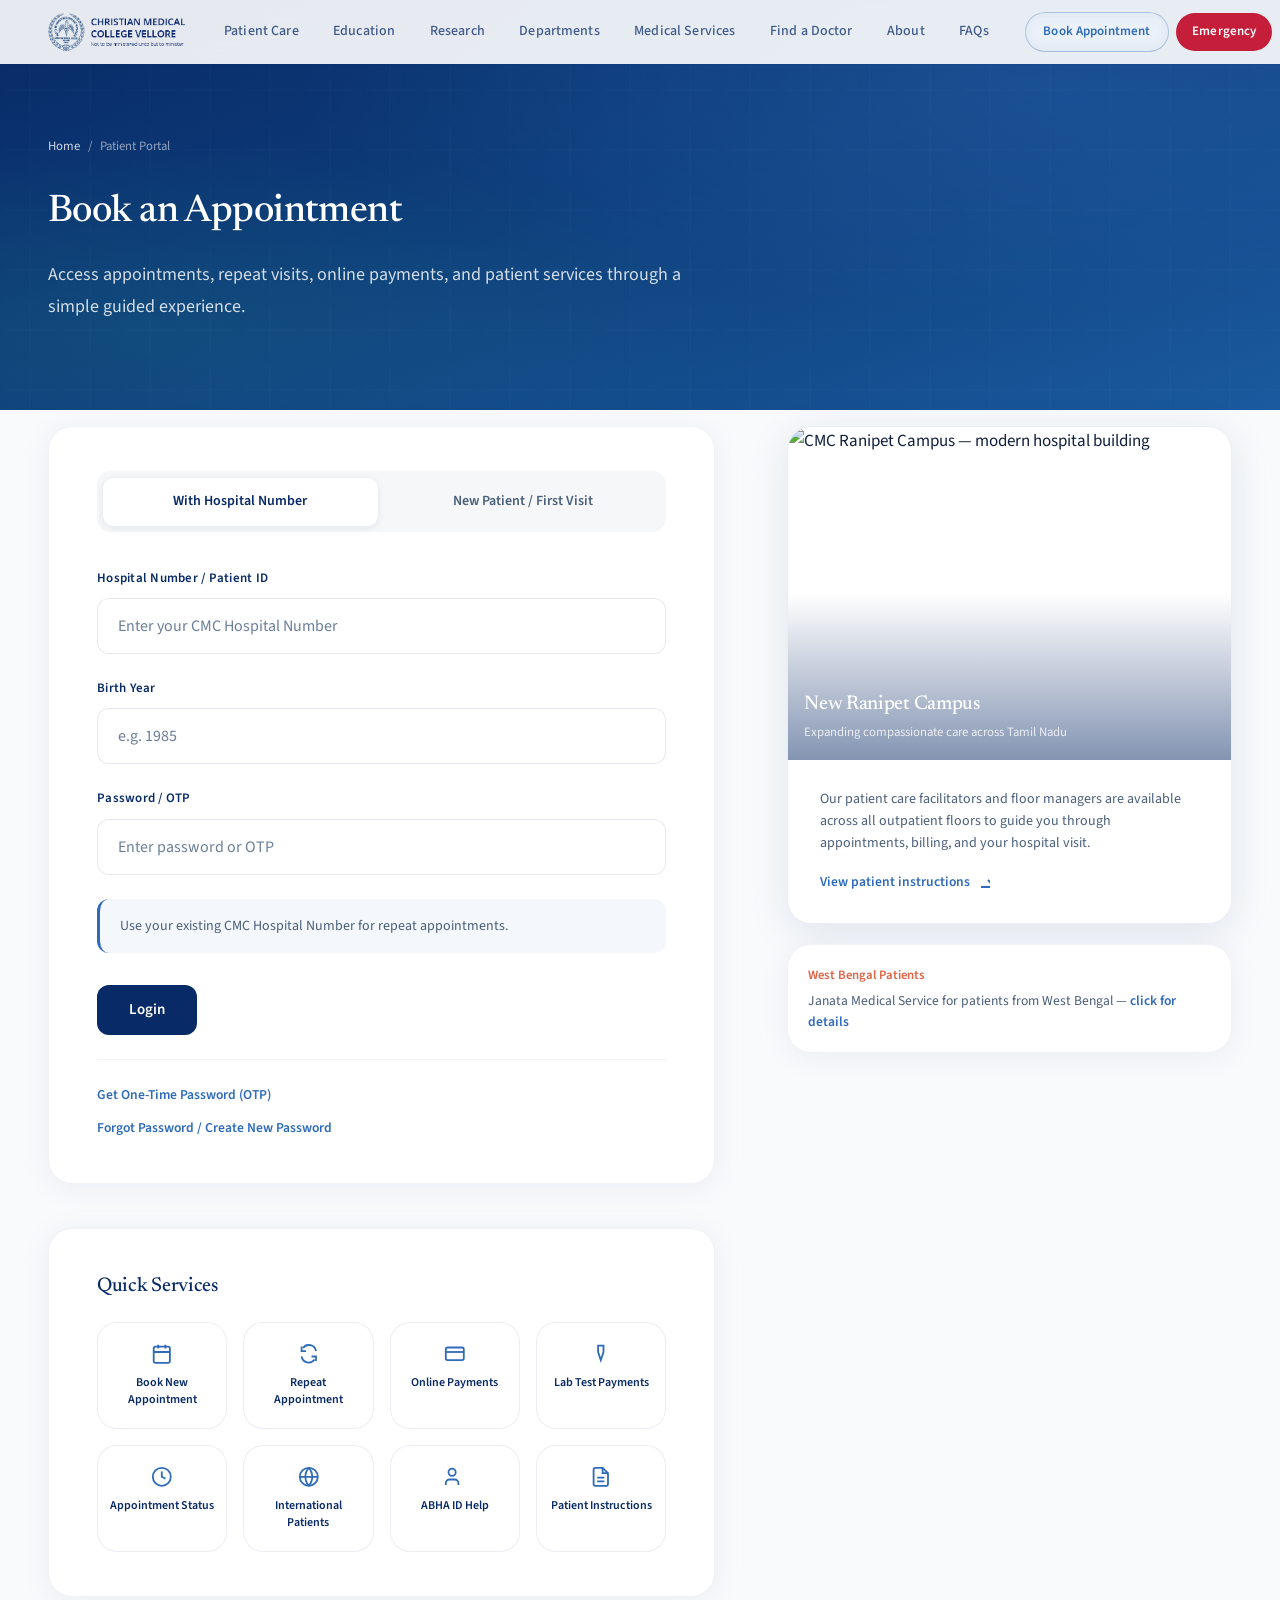
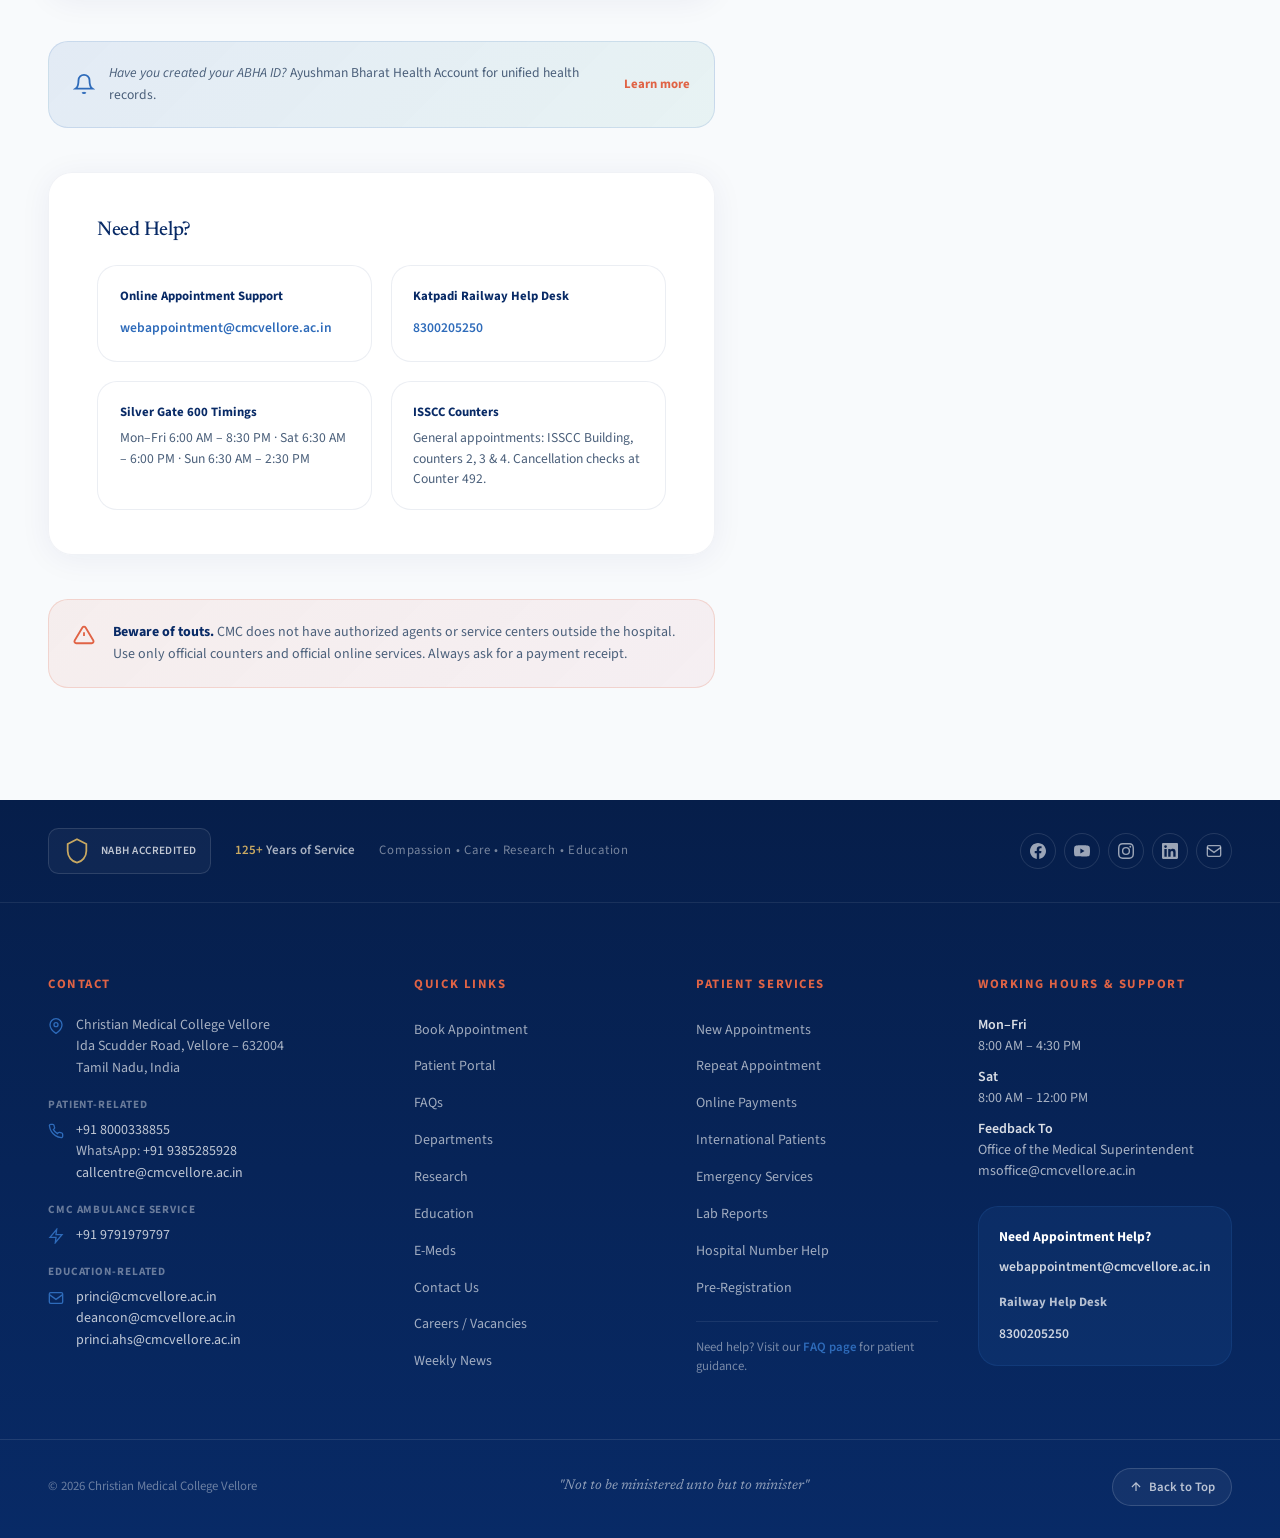
==== commit 0c18cfd0: "Add Indian language support, mobile-friendly Find a Doctor UX, and doctor photos. Enable multilingua" ====
--- a/appointment.html
+++ b/appointment.html
@@ -22,16 +22,18 @@
           <img src="assets/images/logo-2.png" alt="Christian Medical College Vellore">
         </a>
         <nav class="nav-links nav-links--center" aria-label="Main navigation">
-          <a href="index.html#patient-care" class="nav-link">Patient Care</a>
-          <a href="index.html#education" class="nav-link">Education</a>
-          <a href="index.html#research" class="nav-link">Research</a>
-          <a href="index.html#departments" class="nav-link">Departments</a>
-          <a href="index.html#about" class="nav-link">About</a>
-          <a href="faq.html" class="nav-link">FAQs</a>
+          <a href="index.html#patient-care" class="nav-link" data-i18n="nav.patientCare">Patient Care</a>
+          <a href="index.html#education" class="nav-link" data-i18n="nav.education">Education</a>
+          <a href="index.html#research" class="nav-link" data-i18n="nav.research">Research</a>
+          <a href="index.html#departments" class="nav-link" data-i18n="nav.departments">Departments</a>
+          <a href="medical-services.html" class="nav-link" data-i18n="nav.medicalServices">Medical Services</a>
+          <a href="find-doctor.html" class="nav-link" data-i18n="nav.findDoctor">Find a Doctor</a>
+          <a href="index.html#about" class="nav-link" data-i18n="nav.about">About</a>
+          <a href="faq.html" class="nav-link" data-i18n="nav.faq">FAQs</a>
         </nav>
         <div class="nav-actions">
-          <a href="appointment.html" class="btn btn--ghost-nav is-active" aria-current="page">Book Appointment</a>
-          <a href="index.html#emergency" class="btn btn--red btn--red-nav">Emergency</a>
+          <a href="appointment.html" class="btn btn--ghost-nav is-active" aria-current="page" data-i18n="btn.bookAppointment">Book Appointment</a>
+          <a href="index.html#emergency" class="btn btn--red btn--red-nav" data-i18n="btn.emergency">Emergency</a>
           <button class="menu-toggle" id="menuToggle" aria-label="Open menu" aria-expanded="false">
             <svg width="22" height="22" fill="none" stroke="currentColor" stroke-width="2"><path d="M4 6h16M4 12h16M4 18h16"/></svg>
           </button>
@@ -39,14 +41,16 @@
       </div>
     </div>
     <nav class="mobile-menu" id="mobileMenu" aria-label="Mobile navigation">
-      <a href="index.html#patient-care">Patient Care</a>
-      <a href="index.html#education">Education</a>
-      <a href="index.html#research">Research</a>
-      <a href="index.html#departments">Departments</a>
-      <a href="index.html#about">About</a>
-      <a href="faq.html">FAQs</a>
-      <a href="appointment.html" class="active">Book Appointment</a>
-      <a href="index.html#emergency" style="margin-top:0.5rem;color:var(--red);font-weight:600;">Emergency</a>
+      <a href="index.html#patient-care" data-i18n="nav.patientCare">Patient Care</a>
+      <a href="index.html#education" data-i18n="nav.education">Education</a>
+      <a href="index.html#research" data-i18n="nav.research">Research</a>
+      <a href="index.html#departments" data-i18n="nav.departments">Departments</a>
+      <a href="medical-services.html" data-i18n="nav.medicalServices">Medical Services</a>
+      <a href="find-doctor.html" data-i18n="nav.findDoctor">Find a Doctor</a>
+      <a href="index.html#about" data-i18n="nav.about">About</a>
+      <a href="faq.html" data-i18n="nav.faq">FAQs</a>
+      <a href="appointment.html" class="active" data-i18n="btn.bookAppointment">Book Appointment</a>
+      <a href="index.html#emergency" class="mobile-menu__emergency" data-i18n="btn.emergency">Emergency</a>
     </nav>
   </header>
 
@@ -72,12 +76,13 @@
         <div class="portal-stack">
 
           <!-- Login / New Patient Card -->
-          <div class="portal-card fade-up">
+          <div class="portal-card fade-up" id="portalLogin">
             <div class="portal-tabs" role="tablist" aria-label="Login type">
-              <button class="portal-tab is-active" role="tab" aria-selected="true" aria-controls="panel-existing" id="tab-existing" data-tab="existing">With Hospital Number</button>
-              <button class="portal-tab" role="tab" aria-selected="false" aria-controls="panel-new" id="tab-new" data-tab="new">New Patient / First Visit</button>
-            </div>
-
+              <button type="button" class="portal-tab is-active" role="tab" aria-selected="true" aria-controls="panel-existing" id="tab-existing" data-tab="existing">With Hospital Number</button>
+              <button type="button" class="portal-tab" role="tab" aria-selected="false" aria-controls="panel-new" id="tab-new" data-tab="new">New Patient / First Visit</button>
+            </div>
+
+            <div id="portalLoginForm">
             <!-- Existing Patient -->
             <div class="portal-panel is-active" id="panel-existing" role="tabpanel" aria-labelledby="tab-existing">
               <form id="loginForm" novalidate>
@@ -97,7 +102,7 @@
                   Use your existing CMC Hospital Number for repeat appointments.
                 </div>
                 <div class="form-actions">
-                  <button type="submit" class="btn--portal" data-demo="Demo only — appointment system not connected.">Login</button>
+                  <button type="submit" class="btn--portal">Login</button>
                 </div>
                 <div class="form-links">
                   <a href="#" data-demo="Demo only — OTP service not connected.">Get One-Time Password (OTP)</a>
@@ -107,7 +112,7 @@
             </div>
 
             <!-- New Patient -->
-            <div class="portal-panel" id="panel-new" role="tabpanel" aria-labelledby="tab-new" hidden>
+            <div class="portal-panel" id="panel-new" role="tabpanel" aria-labelledby="tab-new">
               <p style="font-size:0.95rem;color:var(--text-2);line-height:1.65;">
                 <strong style="color:var(--navy);">First time visiting CMC?</strong><br>
                 Complete pre-registration and continue your appointment process online before your visit.
@@ -119,6 +124,24 @@
                 <div class="new-patient-step"><span>4</span> Complete appointment booking</div>
               </div>
               <button type="button" class="btn--portal-teal" data-demo="Demo only — pre-registration not connected.">Start Pre-Registration</button>
+            </div>
+            </div>
+
+            <!-- Demo logged-in state -->
+            <div class="portal-logged-in" id="portalLoggedIn" hidden>
+              <div class="portal-logged-in__head">
+                <div>
+                  <p class="eyebrow">Demo Session</p>
+                  <h2 class="portal-logged-in__title">Welcome back, Patient</h2>
+                  <p class="portal-logged-in__text">You are signed in for this portfolio demo. Choose a service below to continue.</p>
+                </div>
+                <button type="button" class="btn btn--outline fd-btn-sm" id="portalLogout">Log out</button>
+              </div>
+              <div class="portal-logged-in__actions">
+                <button type="button" class="btn btn--primary fd-btn-sm" data-demo="Demo only — booking system not connected.">Book New Appointment</button>
+                <button type="button" class="btn btn--outline fd-btn-sm" data-demo="Demo only — repeat appointment not connected.">Repeat Appointment</button>
+                <button type="button" class="btn btn--outline fd-btn-sm" data-demo="Demo only — payments not connected.">Online Payments</button>
+              </div>
             </div>
           </div>
 
@@ -348,6 +371,7 @@
     </div>
   </footer>
 
+  <script src="i18n.js"></script>
   <script src="script.js"></script>
 </body>
 </html>
--- a/style.css
+++ b/style.css
@@ -53,6 +53,7 @@
   line-height: var(--leading-normal);
   -webkit-font-smoothing: antialiased;
   font-feature-settings: "kern" 1, "liga" 1;
+  overflow-x: clip;
 }
 
 img, video { display: block; max-width: 100%; }
@@ -67,11 +68,11 @@
 .container { width: 100%; max-width: 72rem; margin: 0 auto; padding: 0 1.25rem; }
 .container--wide {
   max-width: 82rem;
-  padding-left: 1.5rem;
-  padding-right: 1.5rem;
+  padding-left: max(1.25rem, env(safe-area-inset-left, 0px));
+  padding-right: max(1.25rem, env(safe-area-inset-right, 0px));
 }
 @media (min-width: 768px) {
-  .container--wide { padding-left: 2.5rem; padding-right: 2.5rem; }
+  .container--wide { padding-left: max(2.5rem, env(safe-area-inset-left, 0px)); padding-right: max(2.5rem, env(safe-area-inset-right, 0px)); }
 }
 @media (min-width: 1280px) {
   .container--wide { padding-left: 3rem; padding-right: 3rem; }
@@ -251,8 +252,133 @@
 .nav-actions {
   display: flex;
   align-items: center;
-  gap: 0.45rem;
+  gap: 0.35rem;
   flex-shrink: 0;
+  min-width: 0;
+}
+@media (min-width: 640px) {
+  .nav-actions { gap: 0.45rem; }
+}
+
+/* Language switcher */
+.lang-switcher {
+  position: relative;
+  flex-shrink: 0;
+  min-width: 0;
+}
+.lang-switcher__label {
+  display: inline-flex;
+  align-items: center;
+  gap: 0.35rem;
+  margin: 0;
+  cursor: pointer;
+}
+.lang-switcher__icon {
+  flex-shrink: 0;
+  opacity: 0.75;
+}
+.lang-switcher__select {
+  appearance: none;
+  -webkit-appearance: none;
+  border: 1px solid rgba(255, 255, 255, 0.35);
+  background: rgba(255, 255, 255, 0.12) url("data:image/svg+xml,%3Csvg xmlns='http://www.w3.org/2000/svg' width='10' height='6' fill='none' stroke='%23fff' stroke-width='1.5'%3E%3Cpath d='M1 1l4 4 4-4'/%3E%3C/svg%3E") no-repeat right 0.55rem center;
+  color: #fff;
+  font-family: inherit;
+  font-size: 0.75rem;
+  font-weight: 600;
+  line-height: 1.25;
+  padding: 0.5rem 1.55rem 0.5rem 0.55rem;
+  border-radius: 999px;
+  cursor: pointer;
+  min-width: 4.5rem;
+  max-width: 8.5rem;
+  width: auto;
+  min-height: 2.25rem;
+  transition: background 0.2s, border-color 0.2s;
+}
+.lang-switcher__select:hover,
+.lang-switcher__select:focus {
+  background-color: rgba(255, 255, 255, 0.22);
+  border-color: rgba(255, 255, 255, 0.5);
+  outline: none;
+}
+.lang-switcher__select option {
+  color: var(--navy);
+  background: #fff;
+}
+.header--solid .lang-switcher__icon,
+.header.is-scrolled .lang-switcher__icon {
+  color: var(--navy);
+  opacity: 0.6;
+}
+.header--solid .lang-switcher__select,
+.header.is-scrolled .lang-switcher__select {
+  border-color: rgba(8, 42, 102, 0.14);
+  background-color: #fff;
+  background-image: url("data:image/svg+xml,%3Csvg xmlns='http://www.w3.org/2000/svg' width='10' height='6' fill='none' stroke='%23082A66' stroke-width='1.5'%3E%3Cpath d='M1 1l4 4 4-4'/%3E%3C/svg%3E");
+  color: var(--navy);
+}
+.header--solid .lang-switcher__select:hover,
+.header.is-scrolled .lang-switcher__select:hover,
+.header--solid .lang-switcher__select:focus,
+.header.is-scrolled .lang-switcher__select:focus {
+  border-color: rgba(46, 107, 186, 0.35);
+  background-color: rgba(46, 107, 186, 0.06);
+}
+@media (max-width: 639px) {
+  .lang-switcher__select {
+    max-width: 6.25rem;
+    font-size: 0.6875rem;
+    padding: 0.45rem 1.35rem 0.45rem 0.45rem;
+    min-width: 4rem;
+  }
+  .lang-switcher__icon { width: 14px; height: 14px; }
+}
+
+/* Mobile menu language picker */
+.mobile-lang {
+  display: flex;
+  flex-direction: column;
+  gap: 0.55rem;
+  padding: 0 0 1rem;
+  margin-bottom: 0.5rem;
+  border-bottom: 1px solid rgba(8, 42, 102, 0.1);
+}
+.mobile-lang__label {
+  display: flex;
+  align-items: center;
+  gap: 0.5rem;
+  font-size: var(--text-xs);
+  font-weight: 700;
+  letter-spacing: var(--tracking-wide);
+  text-transform: uppercase;
+  color: var(--text-3);
+}
+.mobile-lang__icon { color: var(--blue); flex-shrink: 0; }
+.mobile-lang__select {
+  width: 100%;
+  min-height: 2.75rem;
+  padding: 0.65rem 2.25rem 0.65rem 0.85rem;
+  border-radius: 0.75rem;
+  border: 1px solid rgba(8, 42, 102, 0.14);
+  background: #fff url("data:image/svg+xml,%3Csvg xmlns='http://www.w3.org/2000/svg' width='10' height='6' fill='none' stroke='%23082A66' stroke-width='1.5'%3E%3Cpath d='M1 1l4 4 4-4'/%3E%3C/svg%3E") no-repeat right 0.85rem center;
+  color: var(--navy);
+  font-family: inherit;
+  font-size: var(--text-base);
+  font-weight: 600;
+  appearance: none;
+  -webkit-appearance: none;
+  cursor: pointer;
+}
+.mobile-menu__emergency {
+  margin-top: 0.65rem !important;
+  text-align: center;
+  border: 1px solid rgba(196, 30, 58, 0.25) !important;
+  border-radius: 999px !important;
+  padding: 0.75rem !important;
+  color: var(--red) !important;
+  font-weight: 700 !important;
+  border-bottom: 1px solid rgba(196, 30, 58, 0.25) !important;
 }
 
 .btn--ghost-nav {
@@ -286,15 +412,30 @@
   font-size: 0.8125rem;
   border-radius: 999px;
 }
-
-.menu-toggle { display: flex; color: #fff; padding: 0.5rem; }
+@media (max-width: 767px) {
+  .nav-actions .btn--red-nav { display: none; }
+}
+
+.menu-toggle {
+  display: flex;
+  color: #fff;
+  padding: 0.5rem;
+  min-width: 2.75rem;
+  min-height: 2.75rem;
+  align-items: center;
+  justify-content: center;
+  flex-shrink: 0;
+}
 @media (min-width: 1200px) { .menu-toggle { display: none; } }
 
 .mobile-menu {
   display: none;
   background: #fff;
   border-bottom: 1px solid rgba(8,42,102,0.08);
-  padding: 1rem 1.25rem 1.5rem;
+  padding: 1rem max(1.25rem, env(safe-area-inset-left, 0px)) 1.5rem max(1.25rem, env(safe-area-inset-right, 0px));
+  max-height: calc(100dvh - var(--header-h));
+  overflow-y: auto;
+  -webkit-overflow-scrolling: touch;
 }
 .mobile-menu.is-open { display: block; }
 .mobile-menu a {
@@ -303,6 +444,8 @@
   border-bottom: 1px solid rgba(8,42,102,0.06);
   font-weight: 500;
   color: var(--navy);
+  line-height: 1.4;
+  word-break: break-word;
 }
 .mobile-menu a.active { color: var(--blue); }
 
@@ -1960,17 +2103,12 @@
   transform: translateY(-50%) scale(1.04);
   box-shadow: 0 8px 32px rgba(8, 42, 102, 0.16);
 }
-.whats-new-fab__dot {
-  position: absolute;
-  top: 0.5rem;
-  left: 0.85rem;
-  width: 0.55rem;
-  height: 0.55rem;
-  border-radius: 50%;
-  background: #22c55e;
-  border: 2px solid #fff;
-}
-.whats-new-fab svg { color: var(--red); }
+.whats-new-fab__icon {
+  width: 1.75rem;
+  height: 1.75rem;
+  object-fit: contain;
+  display: block;
+}
 
 /* ─── Appointment Portal ─── */
 .portal-page { background: var(--soft-white); }
@@ -2108,6 +2246,36 @@
 
 .portal-panel { display: none; }
 .portal-panel.is-active { display: block; }
+
+.portal-logged-in {
+  animation: fd-dash-in 0.5s var(--ease);
+}
+.portal-logged-in__head {
+  display: flex;
+  align-items: flex-start;
+  justify-content: space-between;
+  gap: 1rem;
+  margin-bottom: 1.5rem;
+}
+.portal-logged-in__title {
+  font-family: var(--font-heading);
+  font-size: var(--text-xl);
+  font-weight: 500;
+  color: var(--navy);
+  margin-top: 0.15rem;
+}
+.portal-logged-in__text {
+  margin-top: 0.5rem;
+  font-size: var(--text-sm);
+  color: var(--text-2);
+  line-height: var(--leading-normal);
+  max-width: 28rem;
+}
+.portal-logged-in__actions {
+  display: flex;
+  flex-wrap: wrap;
+  gap: 0.65rem;
+}
 
 .form-group { margin-bottom: 1.5rem; }
 .form-label {
@@ -2404,12 +2572,12 @@
 
 .demo-toast {
   position: fixed;
-  bottom: 5rem;
+  bottom: max(5rem, calc(env(safe-area-inset-bottom, 0px) + 4rem));
   left: 50%;
   transform: translateX(-50%) translateY(1rem);
   z-index: 200;
-  padding: 0.85rem 1.5rem;
-  border-radius: 999px;
+  padding: 0.85rem 1.25rem;
+  border-radius: 1rem;
   background: var(--navy);
   color: #fff;
   font-size: 0.875rem;
@@ -2418,10 +2586,1042 @@
   opacity: 0;
   pointer-events: none;
   transition: opacity 0.3s, transform 0.3s var(--ease);
-  max-width: calc(100% - 2rem);
+  max-width: min(24rem, calc(100% - 2rem));
   text-align: center;
+  line-height: 1.45;
+  word-break: break-word;
 }
 .demo-toast.is-visible {
   opacity: 1;
   transform: translateX(-50%) translateY(0);
+}
+
+/* ─── Medical Services Page ─── */
+.ms-page { background: var(--soft-white); }
+
+.ms-hero {
+  position: relative;
+  padding: 7rem 0 4.5rem;
+  background-image: url("assets/images/fixbg.jpg");
+  background-size: cover;
+  background-position: center;
+  overflow: hidden;
+}
+@media (min-width: 768px) {
+  .ms-hero { padding: 8.5rem 0 5.5rem; }
+}
+@media (min-width: 1024px) {
+  .ms-hero { padding: 9.5rem 0 6rem; }
+}
+
+.ms-hero__overlay {
+  position: absolute;
+  inset: 0;
+  background:
+    linear-gradient(105deg, rgba(8, 42, 102, 0.88) 0%, rgba(8, 42, 102, 0.78) 50%, rgba(46, 107, 186, 0.65) 100%),
+    linear-gradient(to bottom, rgba(8, 42, 102, 0.4), rgba(8, 42, 102, 0.75));
+  pointer-events: none;
+}
+
+.ms-hero__inner {
+  position: relative;
+  z-index: 1;
+}
+
+.ms-hero__breadcrumb {
+  display: flex;
+  align-items: center;
+  gap: 0.5rem;
+  margin-bottom: 1.75rem;
+  font-size: var(--text-sm);
+  color: rgba(255, 255, 255, 0.55);
+}
+.ms-hero__breadcrumb a {
+  color: rgba(255, 255, 255, 0.85);
+  transition: color 0.2s;
+}
+.ms-hero__breadcrumb a:hover { color: #fff; }
+
+.ms-hero h1 {
+  font-size: var(--text-3xl);
+  font-weight: 500;
+  color: #fff;
+  max-width: 28rem;
+  line-height: var(--leading-tight);
+}
+.ms-hero p {
+  margin-top: 1.25rem;
+  max-width: 42rem;
+  font-size: var(--text-md);
+  line-height: var(--leading-relaxed);
+  color: rgba(255, 255, 255, 0.82);
+}
+
+.ms-intro__grid {
+  display: grid;
+  gap: 2.5rem;
+  align-items: center;
+}
+@media (min-width: 900px) {
+  .ms-intro__grid {
+    grid-template-columns: 1fr auto 1fr;
+    gap: 2.5rem 3rem;
+  }
+}
+
+.ms-intro__logo {
+  display: flex;
+  align-items: center;
+  justify-content: center;
+  padding: 0.5rem 0;
+}
+.ms-intro__logo img {
+  width: 100%;
+  max-width: 11rem;
+  height: auto;
+  object-fit: contain;
+  filter: drop-shadow(0 8px 24px rgba(8, 42, 102, 0.08));
+}
+@media (min-width: 900px) {
+  .ms-intro__logo img { max-width: 13rem; }
+}
+@media (min-width: 1100px) {
+  .ms-intro__logo img { max-width: 14.5rem; }
+}
+
+.ms-intro__card {
+  padding: 2rem;
+  border-radius: 1.25rem;
+  background: linear-gradient(135deg, rgba(46, 107, 186, 0.08), rgba(8, 42, 102, 0.04));
+  border: 1px solid rgba(8, 42, 102, 0.08);
+}
+.ms-intro__card svg {
+  color: var(--blue);
+  margin-bottom: 1rem;
+}
+.ms-intro__card p {
+  font-size: var(--text-base);
+  line-height: var(--leading-relaxed);
+  color: var(--text-2);
+}
+
+.ms-stats {
+  padding: 4rem 0;
+  background: var(--warm);
+}
+@media (min-width: 768px) {
+  .ms-stats { padding: 5rem 0; }
+}
+
+.ms-stat-grid {
+  display: grid;
+  gap: 1.25rem;
+  grid-template-columns: repeat(2, 1fr);
+}
+@media (min-width: 900px) {
+  .ms-stat-grid { grid-template-columns: repeat(4, 1fr); gap: 1.5rem; }
+}
+
+.ms-stat-card {
+  padding: 1.75rem 1.5rem;
+  border-radius: var(--radius-lg);
+  background: #fff;
+  border: 1px solid rgba(8, 42, 102, 0.08);
+  box-shadow: 0 2px 16px rgba(8, 42, 102, 0.04);
+  transition: transform 0.35s var(--ease), box-shadow 0.35s var(--ease);
+}
+.ms-stat-card:hover {
+  transform: translateY(-4px);
+  box-shadow: var(--shadow);
+}
+.ms-stat-card strong {
+  display: block;
+  font-family: var(--font-body);
+  font-size: 1.75rem;
+  font-weight: 700;
+  color: var(--navy);
+  letter-spacing: -0.02em;
+  line-height: 1.2;
+}
+.ms-stat-card span {
+  display: block;
+  margin-top: 0.35rem;
+  font-size: var(--text-sm);
+  font-weight: 600;
+  color: var(--blue);
+}
+.ms-stat-card p {
+  margin-top: 0.65rem;
+  font-size: var(--text-sm);
+  color: var(--text-3);
+  line-height: var(--leading-normal);
+}
+
+.ms-detail__grid {
+  display: grid;
+  gap: 3rem;
+}
+@media (min-width: 1024px) {
+  .ms-detail__grid {
+    grid-template-columns: 1fr 18rem;
+    gap: 4.5rem;
+    align-items: start;
+  }
+}
+
+.ms-detail__text {
+  display: flex;
+  flex-direction: column;
+  gap: 1.25rem;
+  margin-top: 1.5rem;
+}
+.ms-detail__text p {
+  font-size: var(--text-base);
+  line-height: var(--leading-relaxed);
+  color: var(--text-2);
+}
+.ms-detail__text strong {
+  color: var(--navy);
+  font-weight: 600;
+}
+
+.ms-highlight-list {
+  padding: 1.5rem;
+  border-radius: var(--radius-lg);
+  background: rgba(46, 107, 186, 0.06);
+  border: 1px solid rgba(46, 107, 186, 0.12);
+  margin-bottom: 1.25rem;
+}
+.ms-highlight-list--muted {
+  background: var(--warm);
+  border-color: rgba(8, 42, 102, 0.08);
+}
+.ms-highlight-list h3 {
+  font-family: var(--font-heading);
+  font-size: var(--text-lg);
+  font-weight: 500;
+  color: var(--navy);
+  margin-bottom: 1rem;
+}
+.ms-highlight-list ul {
+  display: flex;
+  flex-direction: column;
+  gap: 0.55rem;
+}
+.ms-highlight-list li {
+  font-size: var(--text-sm);
+  color: var(--text-2);
+  padding-left: 1rem;
+  position: relative;
+}
+.ms-highlight-list li::before {
+  content: "";
+  position: absolute;
+  left: 0;
+  top: 0.55em;
+  width: 5px;
+  height: 5px;
+  border-radius: 50%;
+  background: var(--blue);
+}
+.ms-highlight-list--muted li::before {
+  background: var(--text-3);
+}
+
+.ms-services {
+  background: linear-gradient(to bottom, var(--warm), var(--soft-white));
+}
+
+.ms-services__header {
+  display: grid;
+  gap: 2rem;
+  margin-bottom: 2.5rem;
+}
+@media (min-width: 900px) {
+  .ms-services__header {
+    grid-template-columns: 1fr 22rem;
+    align-items: end;
+    gap: 3rem;
+  }
+}
+
+.ms-search {
+  margin-top: 0;
+  max-width: none;
+}
+
+.ms-search-empty {
+  text-align: center;
+  padding: 2rem;
+  font-size: var(--text-sm);
+  color: var(--text-3);
+  margin-bottom: 1.5rem;
+}
+
+.ms-service-grid {
+  display: grid;
+  gap: 1.25rem;
+  grid-template-columns: 1fr;
+}
+@media (min-width: 640px) {
+  .ms-service-grid { grid-template-columns: repeat(2, 1fr); gap: 1.5rem; }
+}
+@media (min-width: 1024px) {
+  .ms-service-grid { grid-template-columns: repeat(4, 1fr); }
+}
+
+.ms-service-card {
+  display: flex;
+  flex-direction: column;
+  gap: 0.85rem;
+  padding: 1.75rem 1.5rem;
+  border-radius: 1.25rem;
+  background: #fff;
+  border: 1px solid rgba(8, 42, 102, 0.08);
+  box-shadow: 0 2px 12px rgba(8, 42, 102, 0.04);
+  transition: transform 0.35s var(--ease), box-shadow 0.35s var(--ease), border-color 0.35s;
+}
+.ms-service-card:hover {
+  transform: translateY(-5px);
+  box-shadow: 0 14px 40px rgba(8, 42, 102, 0.1);
+  border-color: rgba(46, 107, 186, 0.2);
+}
+.ms-service-card[hidden] { display: none; }
+
+.ms-service-card__icon {
+  display: flex;
+  align-items: center;
+  justify-content: center;
+  width: 3.25rem;
+  height: 3.25rem;
+  border-radius: 0.85rem;
+  background: rgba(46, 107, 186, 0.1);
+  color: var(--blue);
+  flex-shrink: 0;
+  transition: background 0.3s, color 0.3s;
+}
+.ms-service-card__icon--red {
+  background: rgba(196, 30, 58, 0.1);
+  color: var(--red);
+}
+.ms-service-card:hover .ms-service-card__icon {
+  background: var(--blue);
+  color: #fff;
+}
+.ms-service-card:hover .ms-service-card__icon--red {
+  background: var(--red);
+  color: #fff;
+}
+
+.ms-service-card h3 {
+  font-family: var(--font-heading);
+  font-size: var(--text-md);
+  font-weight: 500;
+  color: var(--navy);
+  line-height: var(--leading-snug);
+}
+.ms-service-card p {
+  font-size: var(--text-sm);
+  color: var(--text-2);
+  line-height: var(--leading-normal);
+}
+
+.ms-help-card {
+  display: flex;
+  flex-direction: column;
+  gap: 2rem;
+  padding: 2.5rem 2rem;
+  border-radius: 1.5rem;
+  background: linear-gradient(135deg, var(--navy), #0a3478);
+  color: #fff;
+  box-shadow: 0 20px 60px rgba(8, 42, 102, 0.2);
+}
+@media (min-width: 768px) {
+  .ms-help-card {
+    flex-direction: row;
+    align-items: center;
+    justify-content: space-between;
+    padding: 3rem 3.5rem;
+    gap: 3rem;
+  }
+}
+.ms-help-card h2 {
+  font-family: var(--font-heading);
+  font-size: var(--text-2xl);
+  font-weight: 500;
+  color: #fff;
+  margin-top: 0.5rem;
+  max-width: 24rem;
+  line-height: var(--leading-snug);
+}
+.ms-help-card p {
+  margin-top: 0.85rem;
+  font-size: var(--text-base);
+  color: rgba(255, 255, 255, 0.75);
+  line-height: var(--leading-relaxed);
+  max-width: 32rem;
+}
+.ms-help-card__actions {
+  display: flex;
+  flex-wrap: wrap;
+  gap: 0.75rem;
+  flex-shrink: 0;
+}
+.ms-help-card .btn--outline {
+  border-color: rgba(255, 255, 255, 0.35);
+  color: #fff;
+  background: rgba(255, 255, 255, 0.08);
+}
+.ms-help-card .btn--outline:hover {
+  background: rgba(255, 255, 255, 0.15);
+  border-color: rgba(255, 255, 255, 0.5);
+  color: #fff;
+}
+
+/* ─── Find a Doctor Page ─── */
+.fd-page { background: var(--soft-white); }
+
+.fd-hero {
+  position: relative;
+  padding: 6.5rem 0 3.5rem;
+  background: linear-gradient(160deg, var(--navy) 0%, #0d3d7a 50%, #1a5a9e 100%);
+  overflow: hidden;
+}
+@media (min-width: 768px) {
+  .fd-hero { padding: 8.5rem 0 5rem; }
+}
+.fd-hero__overlay {
+  position: absolute;
+  inset: 0;
+  background:
+    radial-gradient(ellipse at 85% 15%, rgba(46, 107, 186, 0.4), transparent 50%),
+    radial-gradient(ellipse at 5% 90%, rgba(42, 157, 143, 0.12), transparent 45%);
+  pointer-events: none;
+}
+.fd-hero__inner { position: relative; z-index: 1; }
+
+.fd-hero__breadcrumb {
+  display: flex;
+  align-items: center;
+  gap: 0.5rem;
+  margin-bottom: 1.5rem;
+  font-size: var(--text-sm);
+  color: rgba(255, 255, 255, 0.55);
+}
+.fd-hero__breadcrumb a { color: rgba(255, 255, 255, 0.85); transition: color 0.2s; }
+.fd-hero__breadcrumb a:hover { color: #fff; }
+
+.fd-hero h1 {
+  font-size: var(--text-3xl);
+  font-weight: 500;
+  color: #fff;
+  line-height: var(--leading-tight);
+  word-break: break-word;
+}
+.fd-hero__subtitle {
+  margin-top: 1rem;
+  max-width: 40rem;
+  font-size: var(--text-md);
+  line-height: var(--leading-relaxed);
+  color: rgba(255, 255, 255, 0.82);
+  word-break: break-word;
+}
+
+.fd-search {
+  margin-top: 2.25rem;
+  max-width: 46rem;
+}
+.fd-search__label {
+  display: block;
+  font-size: var(--text-xs);
+  font-weight: 600;
+  letter-spacing: var(--tracking-wide);
+  text-transform: uppercase;
+  color: rgba(201, 169, 98, 0.95);
+  margin-bottom: 0.65rem;
+}
+.fd-search__bar {
+  display: grid;
+  grid-template-columns: auto minmax(0, 1fr);
+  grid-template-areas:
+    "icon input"
+    "btn btn";
+  align-items: center;
+  gap: 0.5rem;
+  padding: 0.65rem;
+  background: #fff;
+  border-radius: 1.15rem;
+  box-shadow: 0 12px 40px rgba(8, 42, 102, 0.25);
+}
+@media (min-width: 720px) {
+  .fd-search__bar {
+    grid-template-columns: auto minmax(0, 1fr) auto;
+    grid-template-areas: "icon input btn";
+    padding: 0.5rem 0.5rem 0.5rem 1.15rem;
+    border-radius: 999px;
+  }
+}
+.fd-search__icon {
+  grid-area: icon;
+  width: 1.35rem;
+  height: 1.35rem;
+  color: var(--text-3);
+  flex-shrink: 0;
+  margin-left: 0.15rem;
+}
+.fd-search__bar input {
+  grid-area: input;
+  width: 100%;
+  border: none;
+  outline: none;
+  background: transparent;
+  font-size: var(--text-base);
+  color: var(--text);
+  min-width: 0;
+  padding: 0.35rem 0.25rem;
+  line-height: 1.4;
+}
+@media (min-width: 720px) {
+  .fd-search__bar input { padding: 0; }
+}
+.fd-search__bar input::placeholder { color: var(--text-3); }
+.fd-search__btn {
+  grid-area: btn;
+  flex-shrink: 0;
+  white-space: normal;
+  text-align: center;
+  line-height: 1.35;
+  min-height: 2.75rem;
+  padding: 0.65rem 1.15rem;
+  width: 100%;
+}
+@media (min-width: 720px) {
+  .fd-search__btn {
+    width: auto;
+    white-space: nowrap;
+    min-height: auto;
+    padding: 0.6rem 1.25rem;
+  }
+}
+
+.fd-hero__alert {
+  display: flex;
+  align-items: flex-start;
+  gap: 0.5rem;
+  margin-top: 1rem;
+  font-size: var(--text-sm);
+  color: rgba(255, 255, 255, 0.78);
+  line-height: var(--leading-normal);
+  word-break: break-word;
+}
+.fd-hero__alert svg { color: #ffb4a8; flex-shrink: 0; }
+.fd-hero__alert a { color: #fff; text-decoration: underline; }
+
+.fd-body {
+  padding: 2.5rem 0 5rem;
+}
+@media (min-width: 768px) {
+  .fd-body { padding: 3rem 0 6rem; }
+}
+
+/* Dummy login card */
+.fd-login-card {
+  display: flex;
+  flex-direction: column;
+  gap: 1.5rem;
+  margin-top: -3.5rem;
+  position: relative;
+  z-index: 2;
+  padding: 1.75rem;
+  border-radius: 1.25rem;
+  background: #fff;
+  border: 1px solid rgba(8, 42, 102, 0.08);
+  box-shadow: 0 14px 44px rgba(8, 42, 102, 0.12);
+}
+@media (min-width: 768px) {
+  .fd-login-card {
+    flex-direction: row;
+    align-items: center;
+    justify-content: space-between;
+    padding: 1.85rem 2.25rem;
+  }
+}
+.fd-login-card__content {
+  display: flex;
+  align-items: center;
+  gap: 1.15rem;
+}
+.fd-login-card__icon {
+  display: flex;
+  align-items: center;
+  justify-content: center;
+  width: 3.25rem;
+  height: 3.25rem;
+  border-radius: 0.85rem;
+  background: rgba(46, 107, 186, 0.1);
+  color: var(--blue);
+  flex-shrink: 0;
+}
+.fd-login-card h2 {
+  font-family: var(--font-heading);
+  font-size: var(--text-lg);
+  font-weight: 500;
+  color: var(--navy);
+  line-height: var(--leading-snug);
+  word-break: break-word;
+}
+.fd-login-card p {
+  margin-top: 0.25rem;
+  font-size: var(--text-sm);
+  color: var(--text-2);
+  max-width: 28rem;
+  line-height: var(--leading-normal);
+  word-break: break-word;
+}
+.fd-login-card__actions {
+  display: flex;
+  gap: 0.65rem;
+  flex-shrink: 0;
+  flex-wrap: wrap;
+}
+@media (max-width: 767px) {
+  .fd-login-card__actions { width: 100%; }
+  .fd-login-card__actions .btn {
+    flex: 1 1 calc(50% - 0.35rem);
+    min-width: 0;
+    justify-content: center;
+    white-space: normal;
+    line-height: 1.35;
+    text-align: center;
+    min-height: 2.75rem;
+  }
+}
+@media (max-width: 420px) {
+  .fd-login-card__actions { flex-direction: column; }
+  .fd-login-card__actions .btn { flex: 1 1 auto; width: 100%; }
+}
+
+/* Dashboard */
+.fd-dashboard {
+  margin-top: 2rem;
+  padding: 1.75rem;
+  border-radius: 1.25rem;
+  background: linear-gradient(135deg, rgba(46, 107, 186, 0.06), rgba(8, 42, 102, 0.03));
+  border: 1px solid rgba(46, 107, 186, 0.12);
+  animation: fd-dash-in 0.6s var(--ease);
+}
+@media (min-width: 768px) {
+  .fd-dashboard { padding: 2.25rem; }
+}
+@keyframes fd-dash-in {
+  from { opacity: 0; transform: translateY(1rem); }
+  to { opacity: 1; transform: translateY(0); }
+}
+.fd-dashboard__head {
+  display: flex;
+  align-items: flex-start;
+  justify-content: space-between;
+  gap: 1rem;
+  margin-bottom: 1.5rem;
+  flex-wrap: wrap;
+}
+.fd-dashboard__title {
+  font-family: var(--font-heading);
+  font-size: var(--text-2xl);
+  font-weight: 500;
+  color: var(--navy);
+  margin-top: 0.15rem;
+  line-height: var(--leading-snug);
+  word-break: break-word;
+}
+.fd-logout { color: var(--blue); padding: 0.4rem 0.5rem; font-size: var(--text-sm); }
+
+.fd-dashboard__summary {
+  display: grid;
+  gap: 1rem;
+  grid-template-columns: 1fr;
+  margin-bottom: 1.75rem;
+}
+@media (min-width: 560px) { .fd-dashboard__summary { grid-template-columns: repeat(2, 1fr); } }
+@media (min-width: 1024px) { .fd-dashboard__summary { grid-template-columns: repeat(4, 1fr); } }
+
+.fd-summary-card {
+  padding: 1.25rem;
+  border-radius: var(--radius-lg);
+  background: #fff;
+  border: 1px solid rgba(8, 42, 102, 0.08);
+}
+.fd-summary-card__label {
+  display: block;
+  font-size: var(--text-xs);
+  font-weight: 600;
+  letter-spacing: 0.04em;
+  text-transform: uppercase;
+  color: var(--text-3);
+  margin-bottom: 0.5rem;
+}
+.fd-summary-card strong {
+  display: block;
+  font-size: var(--text-base);
+  font-weight: 600;
+  color: var(--navy);
+  line-height: 1.35;
+  word-break: break-word;
+}
+.fd-summary-card__meta {
+  display: block;
+  margin-top: 0.35rem;
+  font-size: var(--text-sm);
+  color: var(--blue);
+}
+.fd-summary-card--accent {
+  background: linear-gradient(135deg, var(--navy), #0a3478);
+  border-color: transparent;
+}
+.fd-summary-card--accent .fd-summary-card__label { color: rgba(255, 255, 255, 0.6); }
+.fd-summary-card--accent strong { color: #fff; }
+.fd-summary-card--accent .fd-summary-card__meta { color: rgba(201, 169, 98, 0.95); }
+
+/* Dashboard tabs */
+.fd-tabs {
+  display: flex;
+  flex-wrap: nowrap;
+  gap: 0.5rem;
+  margin-bottom: 1.5rem;
+  border-bottom: 1px solid rgba(8, 42, 102, 0.08);
+  padding-bottom: 0.85rem;
+  overflow-x: auto;
+  -webkit-overflow-scrolling: touch;
+  scrollbar-width: none;
+  overscroll-behavior-x: contain;
+}
+.fd-tabs::-webkit-scrollbar { display: none; }
+.fd-tab {
+  padding: 0.55rem 1rem;
+  border-radius: 999px;
+  font-size: var(--text-sm);
+  font-weight: 600;
+  color: var(--text-2);
+  background: #fff;
+  border: 1px solid rgba(8, 42, 102, 0.1);
+  transition: all 0.25s var(--ease);
+  white-space: nowrap;
+  flex-shrink: 0;
+  min-height: 2.5rem;
+  line-height: 1.3;
+}
+.fd-tab:hover { color: var(--navy); border-color: rgba(46, 107, 186, 0.3); }
+.fd-tab.is-active {
+  background: var(--blue);
+  color: #fff;
+  border-color: var(--blue);
+}
+
+.fd-tab-panel { display: none; }
+.fd-tab-panel.is-active { display: block; animation: fd-fade 0.4s var(--ease); }
+@keyframes fd-fade { from { opacity: 0; } to { opacity: 1; } }
+
+.fd-mini-grid {
+  display: grid;
+  gap: 1rem;
+  grid-template-columns: 1fr;
+}
+@media (min-width: 640px) { .fd-mini-grid { grid-template-columns: repeat(2, 1fr); } }
+.fd-mini-card {
+  padding: 1.15rem 1.25rem;
+  border-radius: var(--radius-lg);
+  background: #fff;
+  border: 1px solid rgba(8, 42, 102, 0.08);
+}
+.fd-mini-card strong { display: block; font-size: var(--text-base); font-weight: 600; color: var(--navy); }
+.fd-mini-card span { display: block; margin: 0.25rem 0 0.75rem; font-size: var(--text-sm); color: var(--text-2); }
+.fd-mini-card .link-arrow { background: none; padding: 0; }
+
+.fd-history {
+  display: flex;
+  flex-direction: column;
+  gap: 0.85rem;
+}
+.fd-history li {
+  padding: 0.95rem 1.15rem;
+  border-radius: var(--radius-lg);
+  background: #fff;
+  border: 1px solid rgba(8, 42, 102, 0.08);
+  font-size: var(--text-sm);
+  color: var(--text-2);
+}
+.fd-history__date {
+  display: inline-block;
+  margin-right: 0.65rem;
+  font-weight: 700;
+  color: var(--navy);
+}
+.fd-history em { color: var(--text-3); font-style: italic; }
+
+/* Sections */
+.fd-section { margin-top: 3rem; }
+.fd-section__head { margin-bottom: 1.25rem; }
+.fd-section__head .section-title { font-size: var(--text-xl); }
+
+.fd-chip-row {
+  display: flex;
+  flex-wrap: wrap;
+  gap: 0.65rem;
+}
+.fd-chip {
+  display: inline-flex;
+  align-items: center;
+  padding: 0.55rem 1.1rem;
+  border-radius: 999px;
+  font-size: var(--text-sm);
+  font-weight: 600;
+  color: var(--navy);
+  background: #fff;
+  border: 1px solid rgba(8, 42, 102, 0.1);
+  line-height: 1.35;
+  text-align: center;
+  word-break: break-word;
+  max-width: 100%;
+}
+.fd-chip--btn { cursor: pointer; transition: all 0.25s var(--ease); }
+.fd-chip--btn:hover {
+  background: rgba(46, 107, 186, 0.08);
+  border-color: rgba(46, 107, 186, 0.3);
+  color: var(--blue);
+  transform: translateY(-2px);
+}
+.fd-helper {
+  margin-top: 1rem;
+  font-size: var(--text-sm);
+  color: var(--text-3);
+}
+
+/* Doctor results */
+.fd-results__head {
+  display: flex;
+  align-items: flex-start;
+  justify-content: space-between;
+  gap: 1rem;
+  flex-wrap: wrap;
+}
+.fd-results__count {
+  font-size: var(--text-sm);
+  font-weight: 600;
+  color: var(--text-2);
+  white-space: nowrap;
+  flex-shrink: 0;
+}
+.fd-results__empty {
+  padding: 1.5rem 1rem;
+  text-align: center;
+  font-size: var(--text-sm);
+  color: var(--text-3);
+  background: #fff;
+  border: 1px dashed rgba(8, 42, 102, 0.15);
+  border-radius: var(--radius-lg);
+  line-height: var(--leading-normal);
+  word-break: break-word;
+}
+
+.fd-doctor-grid {
+  display: grid;
+  gap: 1.5rem;
+  grid-template-columns: 1fr;
+}
+@media (min-width: 700px) { .fd-doctor-grid { grid-template-columns: repeat(2, 1fr); } }
+
+.fd-doctor-card {
+  padding: 1.35rem;
+  border-radius: 1.25rem;
+  background: #fff;
+  border: 1px solid rgba(8, 42, 102, 0.08);
+  box-shadow: 0 2px 14px rgba(8, 42, 102, 0.04);
+  transition: transform 0.35s var(--ease), box-shadow 0.35s var(--ease), border-color 0.35s;
+}
+@media (min-width: 640px) {
+  .fd-doctor-card { padding: 1.75rem; }
+}
+.fd-doctor-card:hover {
+  transform: translateY(-4px);
+  box-shadow: 0 14px 40px rgba(8, 42, 102, 0.1);
+  border-color: rgba(46, 107, 186, 0.2);
+}
+.fd-doctor-card[hidden] { display: none; }
+
+.fd-doctor-card__top {
+  display: grid;
+  grid-template-columns: 3.75rem minmax(0, 1fr);
+  grid-template-areas:
+    "avatar info"
+    "badge badge";
+  align-items: start;
+  gap: 0.65rem 1rem;
+  margin-bottom: 1.15rem;
+}
+@media (min-width: 540px) {
+  .fd-doctor-card__top {
+    display: flex;
+    flex-wrap: wrap;
+    align-items: center;
+    gap: 0.75rem 1rem;
+  }
+}
+.fd-doctor-card__avatar {
+  grid-area: avatar;
+  display: block;
+  width: 3.75rem;
+  height: 3.75rem;
+  flex-shrink: 0;
+  border-radius: 50%;
+  object-fit: cover;
+  object-position: center 15%;
+  border: 2px solid rgba(46, 107, 186, 0.12);
+  box-shadow: 0 2px 10px rgba(8, 42, 102, 0.1);
+  background: #f0f4fa;
+}
+.fd-doctor-card__info {
+  grid-area: info;
+  min-width: 0;
+}
+.fd-doctor-card h3 {
+  font-family: var(--font-heading);
+  font-size: var(--text-lg);
+  font-weight: 500;
+  color: var(--navy);
+  line-height: var(--leading-snug);
+  word-break: break-word;
+}
+.fd-doctor-card__dept {
+  font-size: var(--text-sm);
+  font-weight: 600;
+  color: var(--blue);
+  margin-top: 0.1rem;
+}
+.fd-availability {
+  grid-area: badge;
+  margin-left: 0;
+  align-self: flex-start;
+  padding: 0.35rem 0.75rem;
+  border-radius: 999px;
+  font-size: var(--text-xs);
+  font-weight: 600;
+  white-space: normal;
+  text-align: center;
+  line-height: 1.3;
+  max-width: 100%;
+  background: rgba(46, 107, 186, 0.1);
+  color: var(--blue);
+}
+@media (min-width: 540px) {
+  .fd-availability {
+    margin-left: auto;
+    white-space: nowrap;
+    max-width: 11rem;
+  }
+}
+.fd-availability--today {
+  background: rgba(34, 197, 94, 0.12);
+  color: #15803d;
+}
+.fd-availability--soon {
+  background: rgba(201, 169, 98, 0.18);
+  color: #8a6d1f;
+}
+.fd-availability--referral {
+  background: rgba(8, 42, 102, 0.08);
+  color: var(--text-2);
+}
+
+.fd-doctor-card__exp {
+  font-size: var(--text-sm);
+  color: var(--text-2);
+}
+.fd-doctor-card__exp strong { color: var(--navy); }
+.fd-doctor-card__summary {
+  margin-top: 0.5rem;
+  font-size: var(--text-sm);
+  color: var(--text-2);
+  line-height: var(--leading-normal);
+}
+
+.fd-tags {
+  display: flex;
+  flex-wrap: wrap;
+  gap: 0.4rem;
+  margin: 1rem 0 1.25rem;
+}
+.fd-tag {
+  padding: 0.25rem 0.65rem;
+  border-radius: 999px;
+  font-size: var(--text-xs);
+  font-weight: 600;
+  color: var(--text-2);
+  background: var(--warm);
+  border: 1px solid rgba(8, 42, 102, 0.06);
+}
+
+.fd-doctor-card__actions {
+  display: flex;
+  flex-direction: column;
+  gap: 0.6rem;
+}
+@media (min-width: 640px) {
+  .fd-doctor-card__actions {
+    flex-direction: row;
+    flex-wrap: wrap;
+  }
+}
+.fd-btn-sm {
+  padding: 0.7rem 1rem;
+  font-size: var(--text-sm);
+  flex: 1 1 auto;
+  justify-content: center;
+  min-height: 2.75rem;
+  white-space: normal;
+  line-height: 1.35;
+  text-align: center;
+}
+@media (min-width: 640px) {
+  .fd-btn-sm {
+    min-width: 9rem;
+    min-height: auto;
+    padding: 0.6rem 1rem;
+  }
+}
+
+/* ─── Global mobile & Indian-language polish ─── */
+body:not(.is-lang-en) [data-i18n],
+body:not(.is-lang-en) [data-i18n-html],
+body:not(.is-lang-en) .section-title,
+body:not(.is-lang-en) .fd-section__head .section-title {
+  overflow-wrap: anywhere;
+  word-break: break-word;
+}
+
+body:not(.is-lang-en) .btn,
+body:not(.is-lang-en) .btn--ghost-nav,
+body:not(.is-lang-en) .btn--red-nav {
+  white-space: normal;
+  line-height: 1.35;
+  text-align: center;
+}
+
+.fd-section__head .section-title {
+  line-height: var(--leading-snug);
+  word-break: break-word;
+}
+
+@media (max-width: 479px) {
+  .logo img { height: 2rem; }
+  .fd-body { padding-bottom: 4rem; }
+  .fd-login-card { margin-top: -2.5rem; padding: 1.35rem; }
+  .fd-section { margin-top: 2.25rem; }
+}
+
+@media (hover: none) {
+  .fd-doctor-card:hover,
+  .fd-chip--btn:hover,
+  .ms-service-card:hover {
+    transform: none;
+  }
 }
